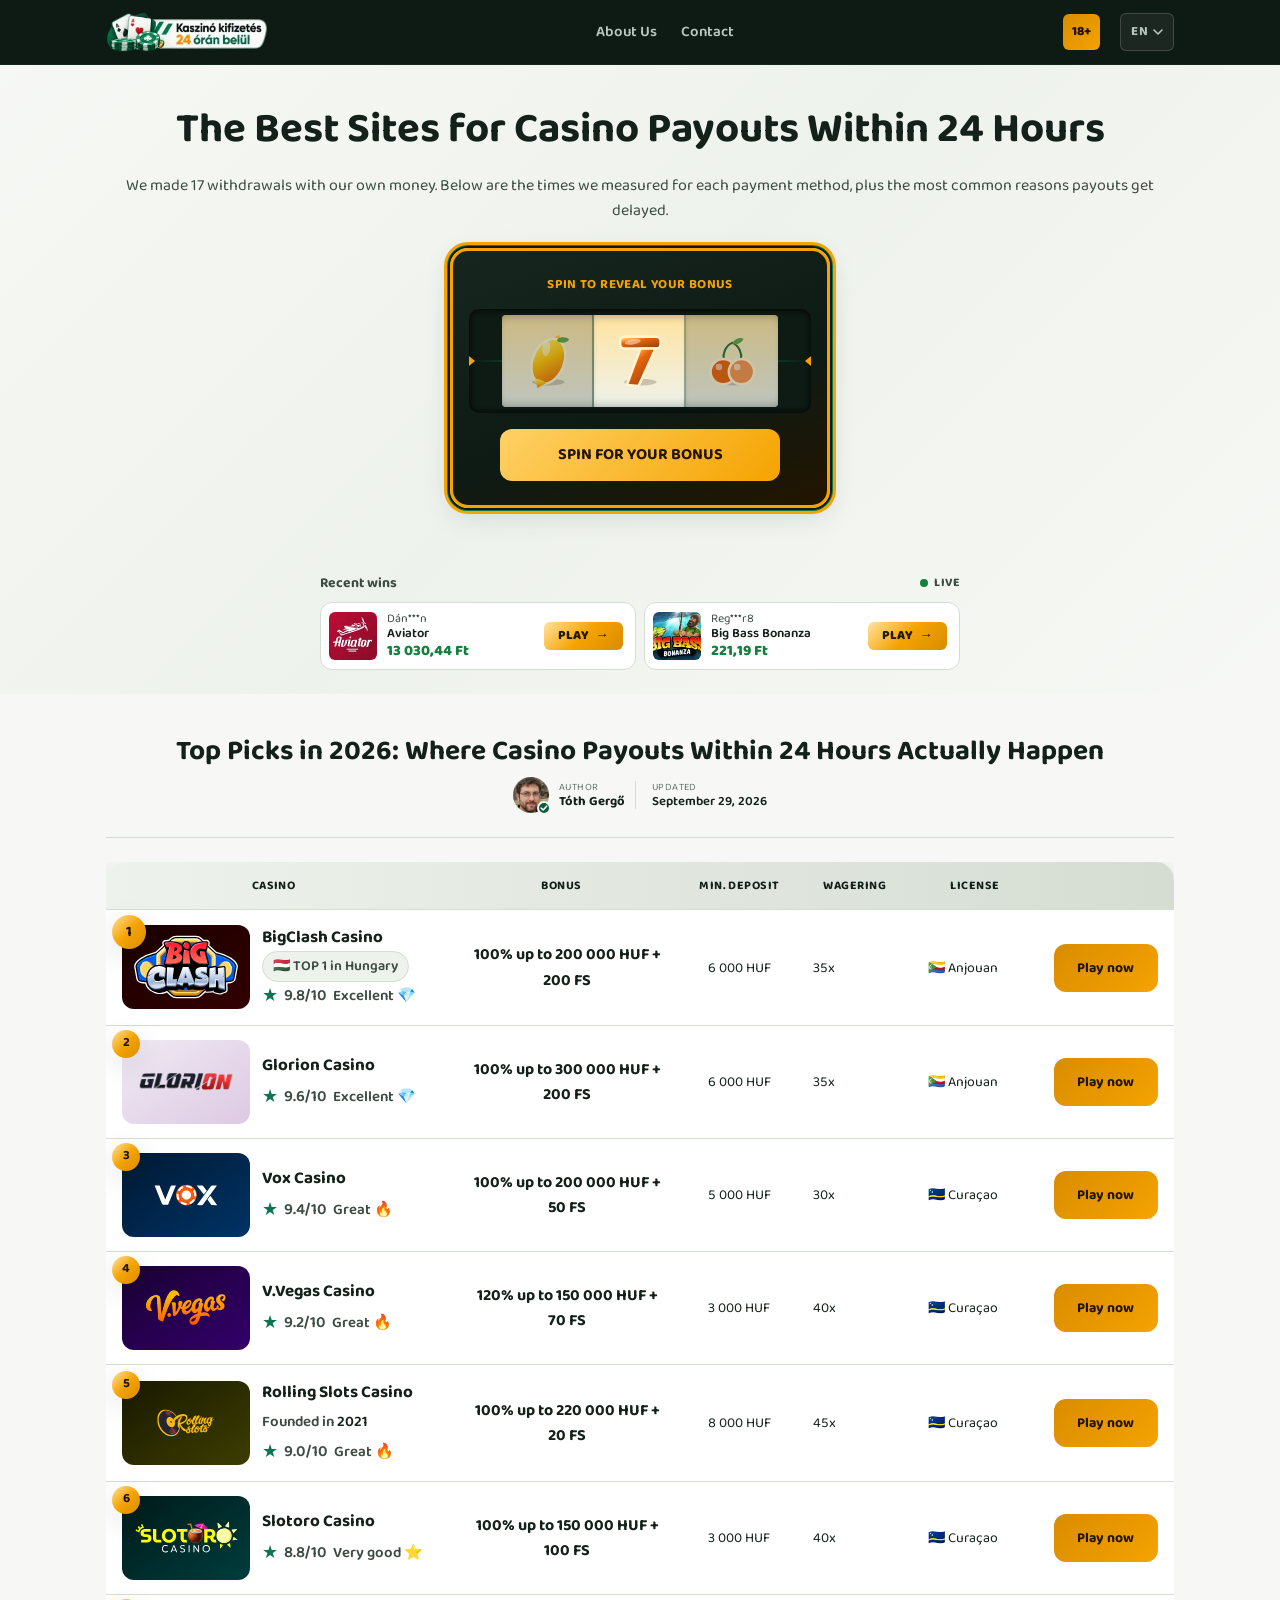
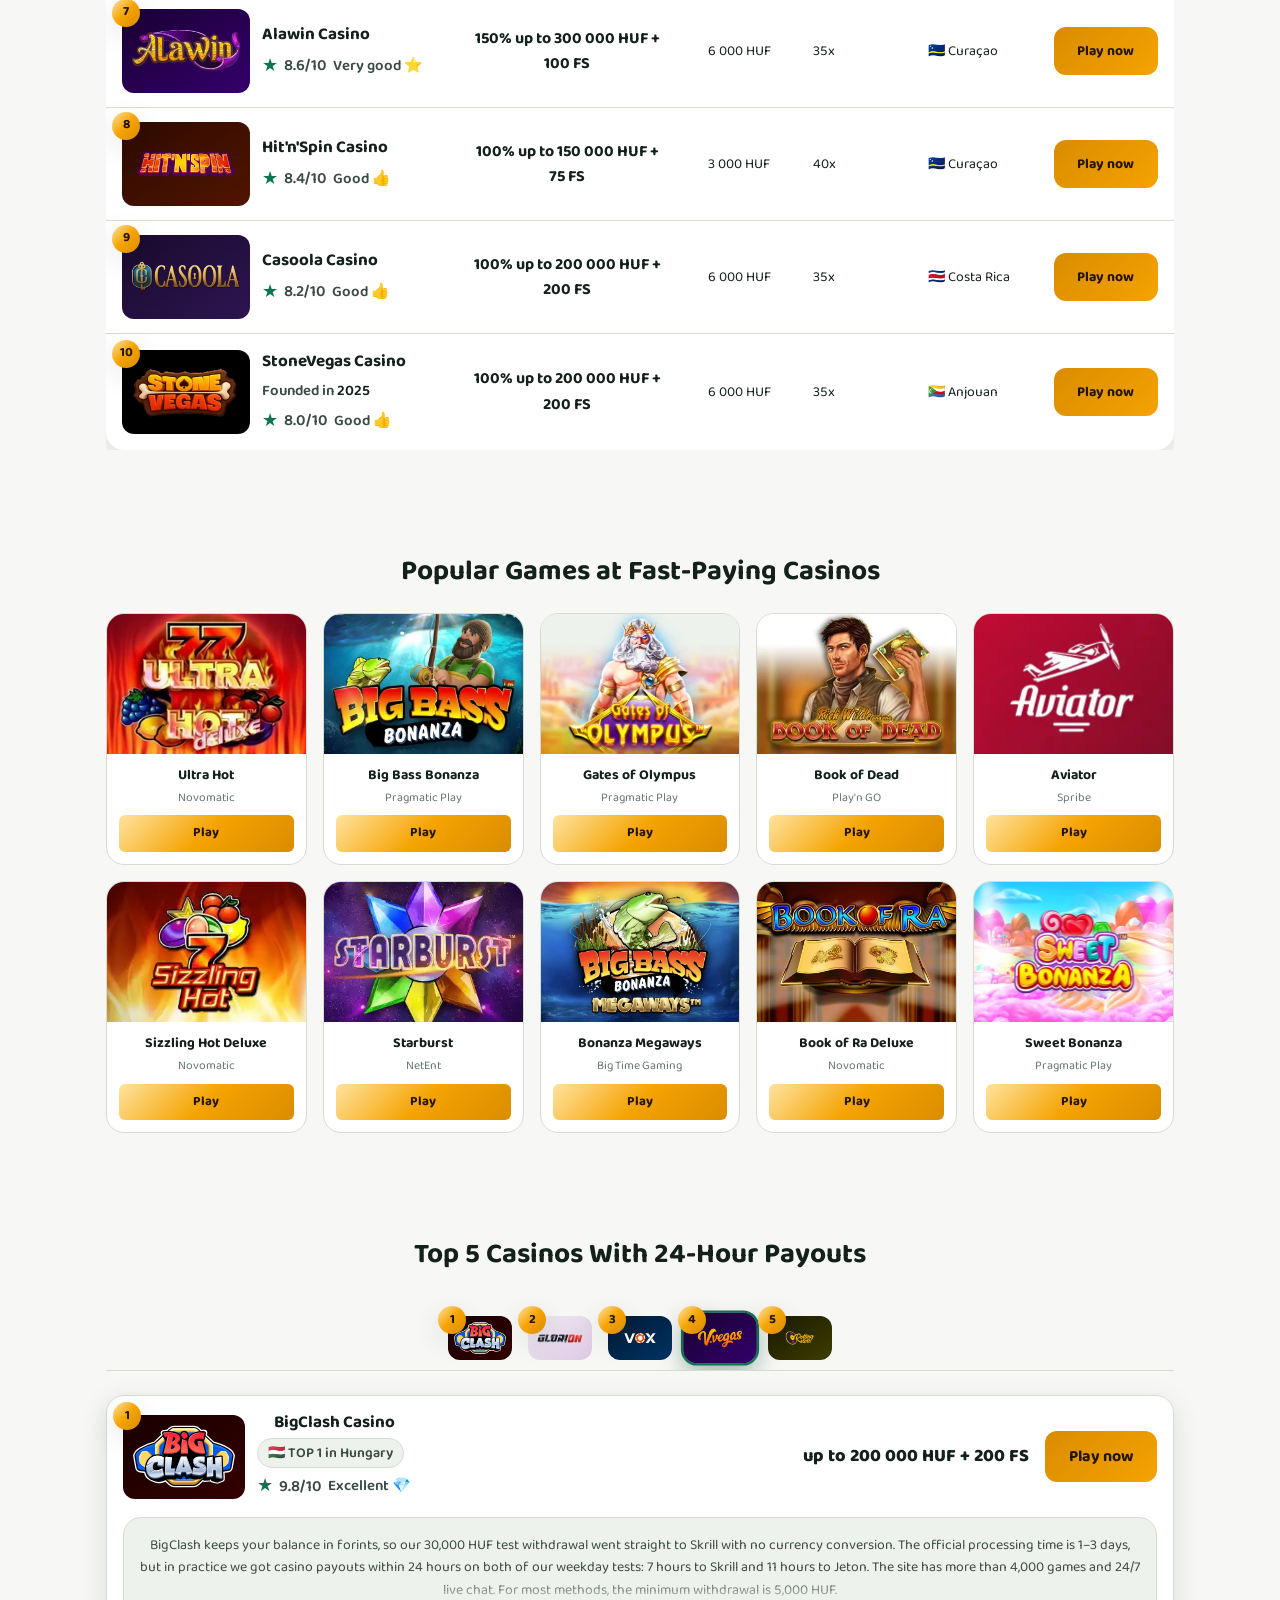
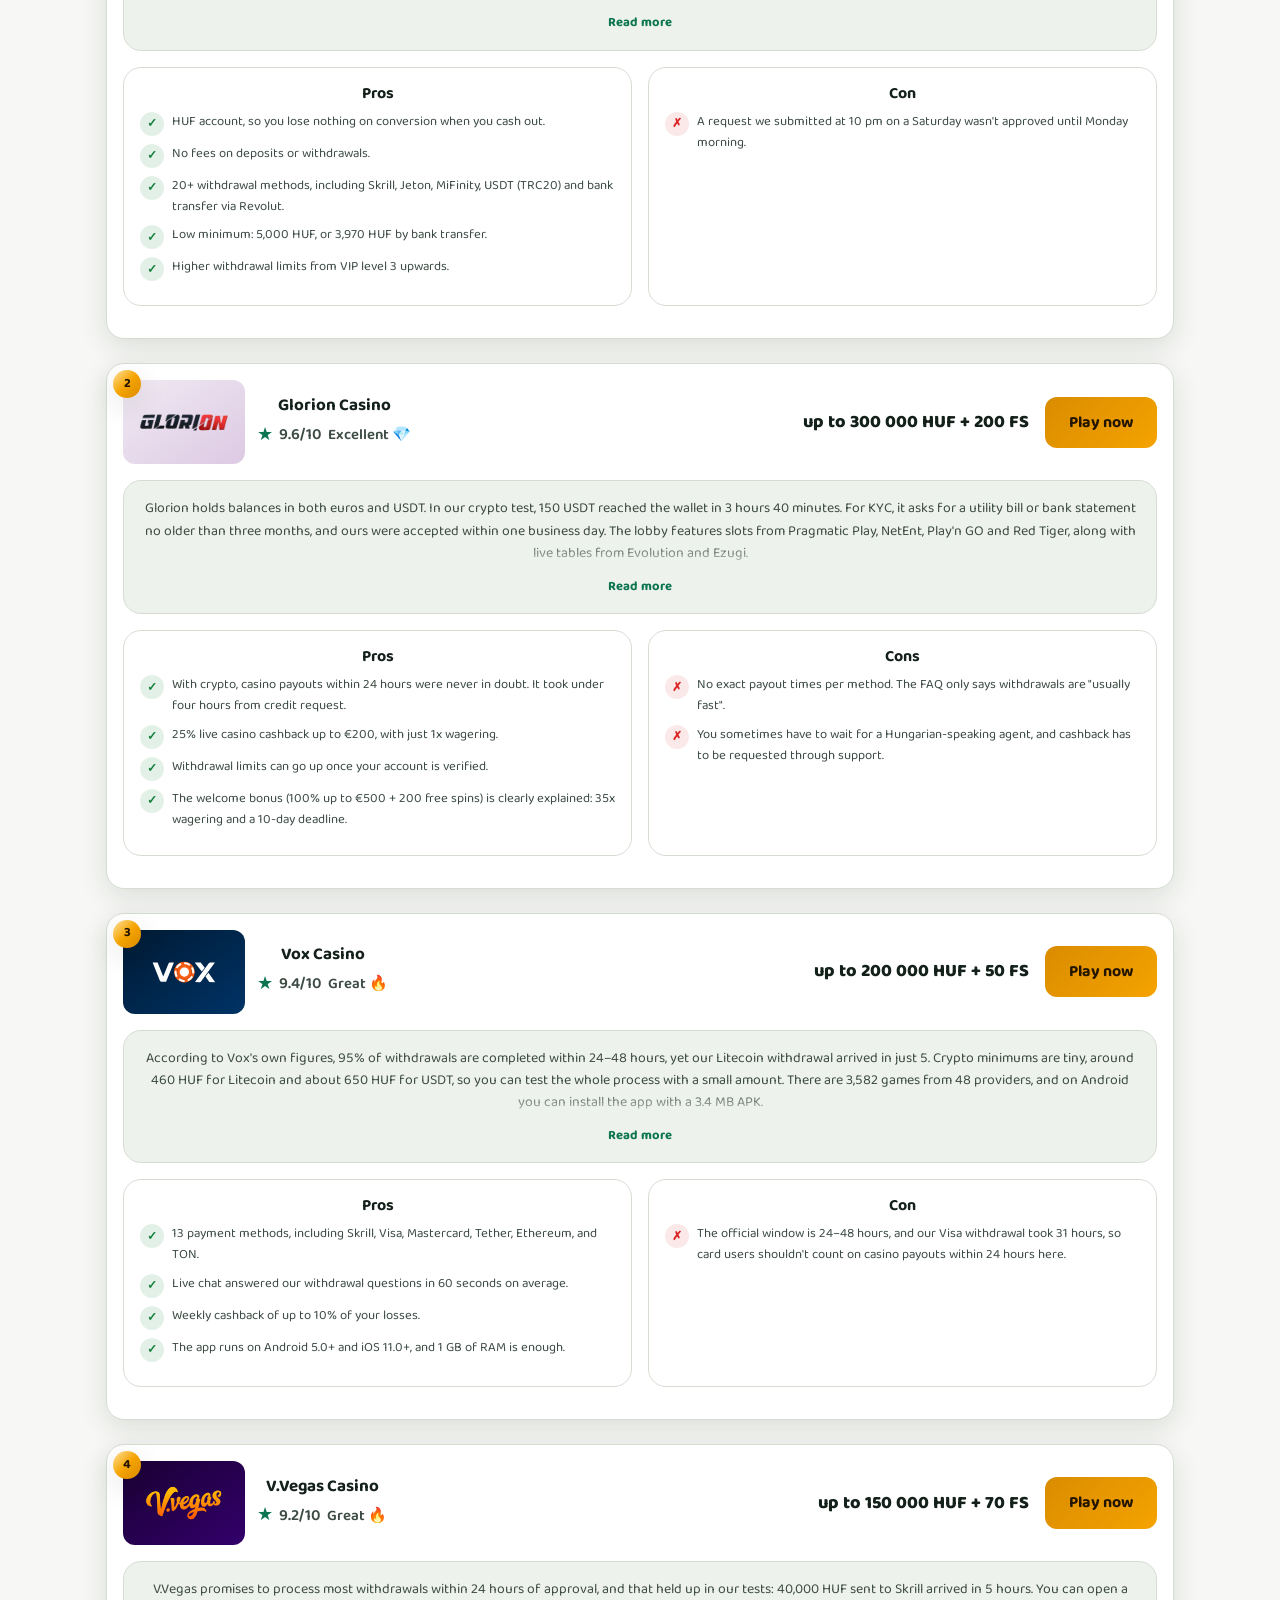
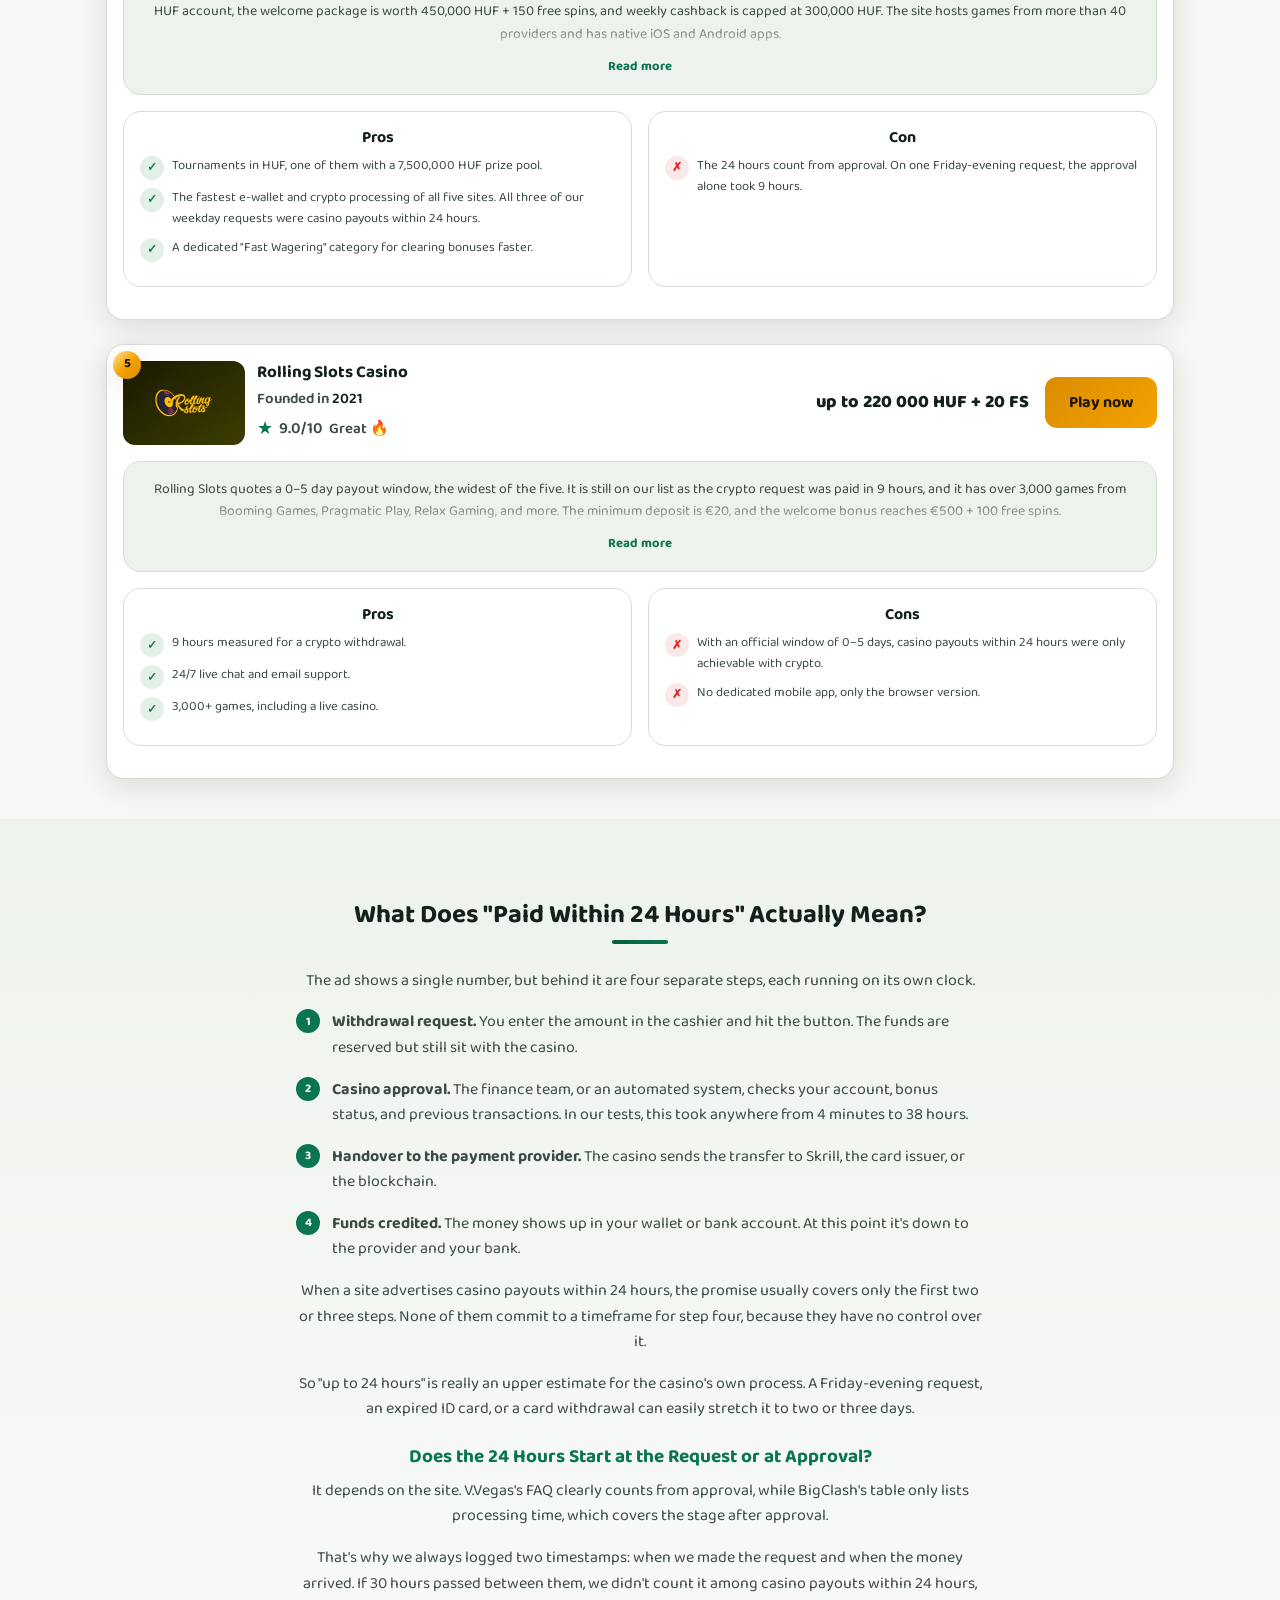
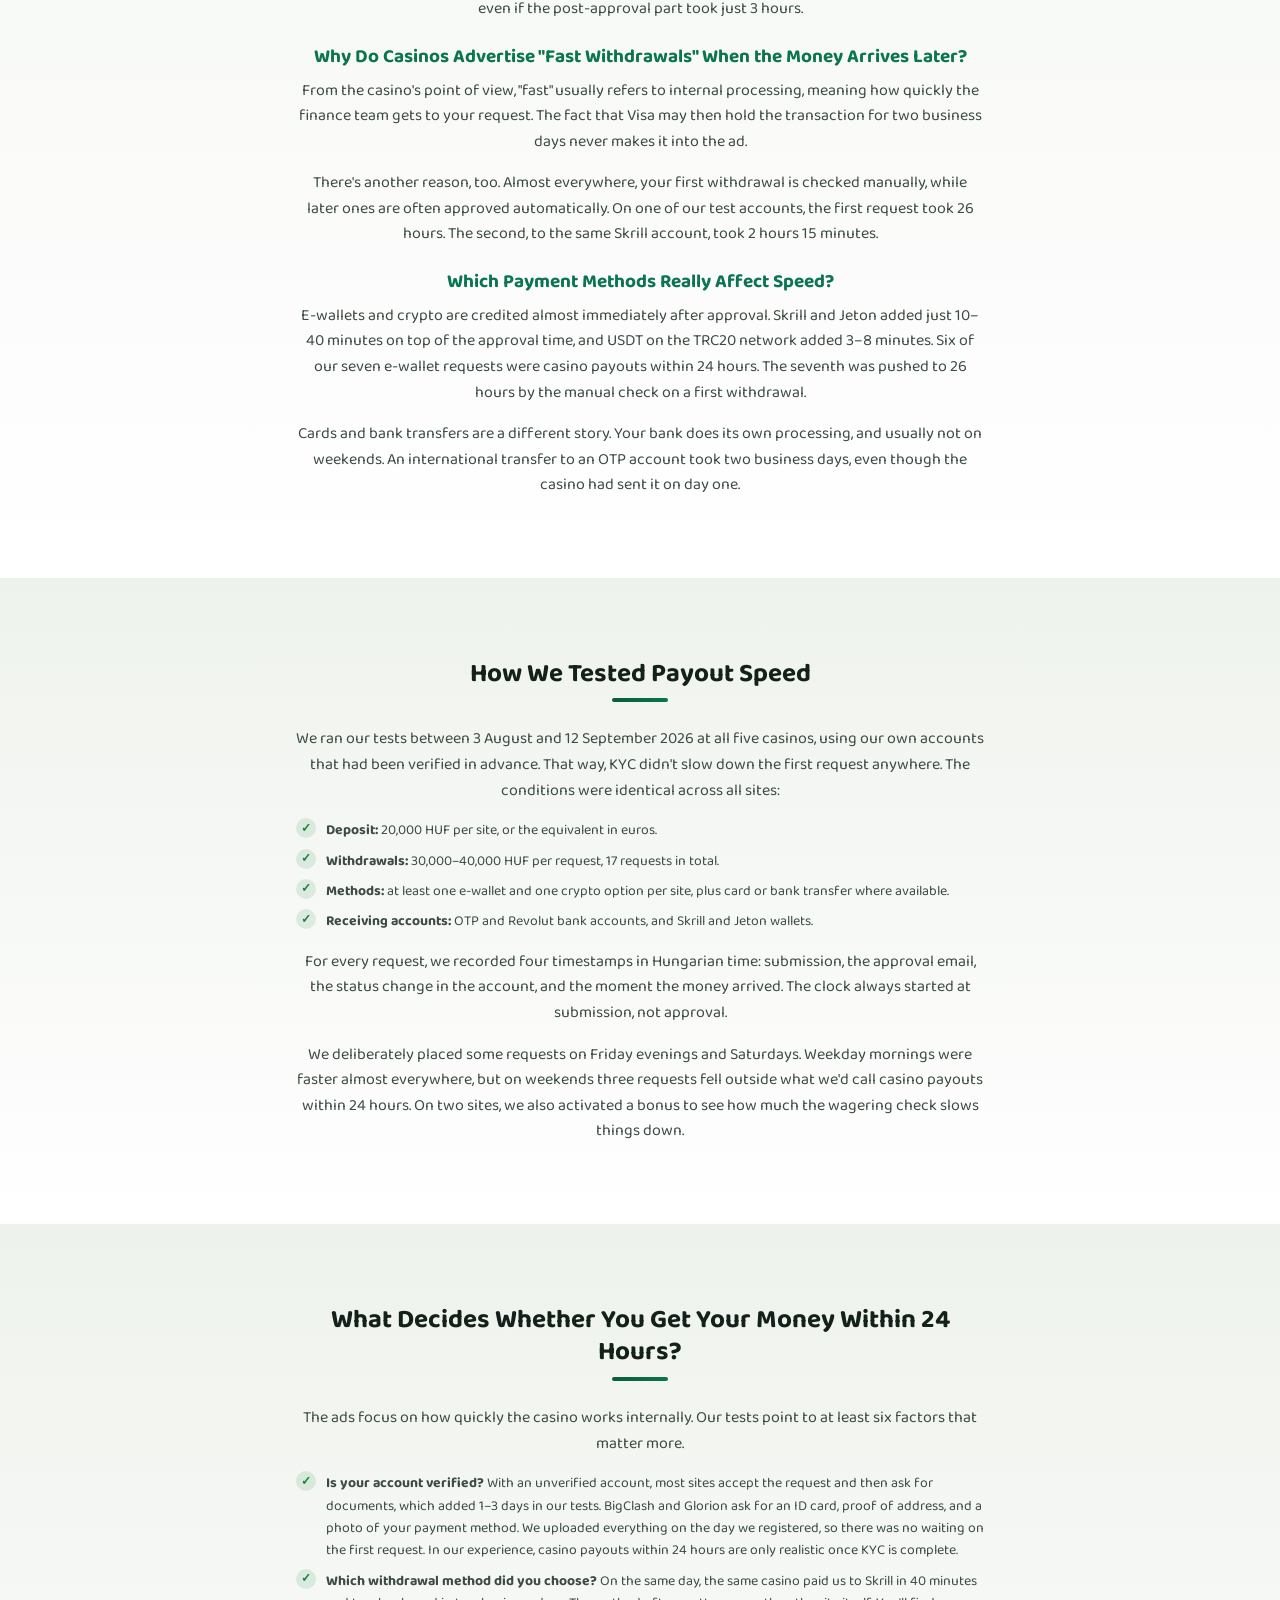
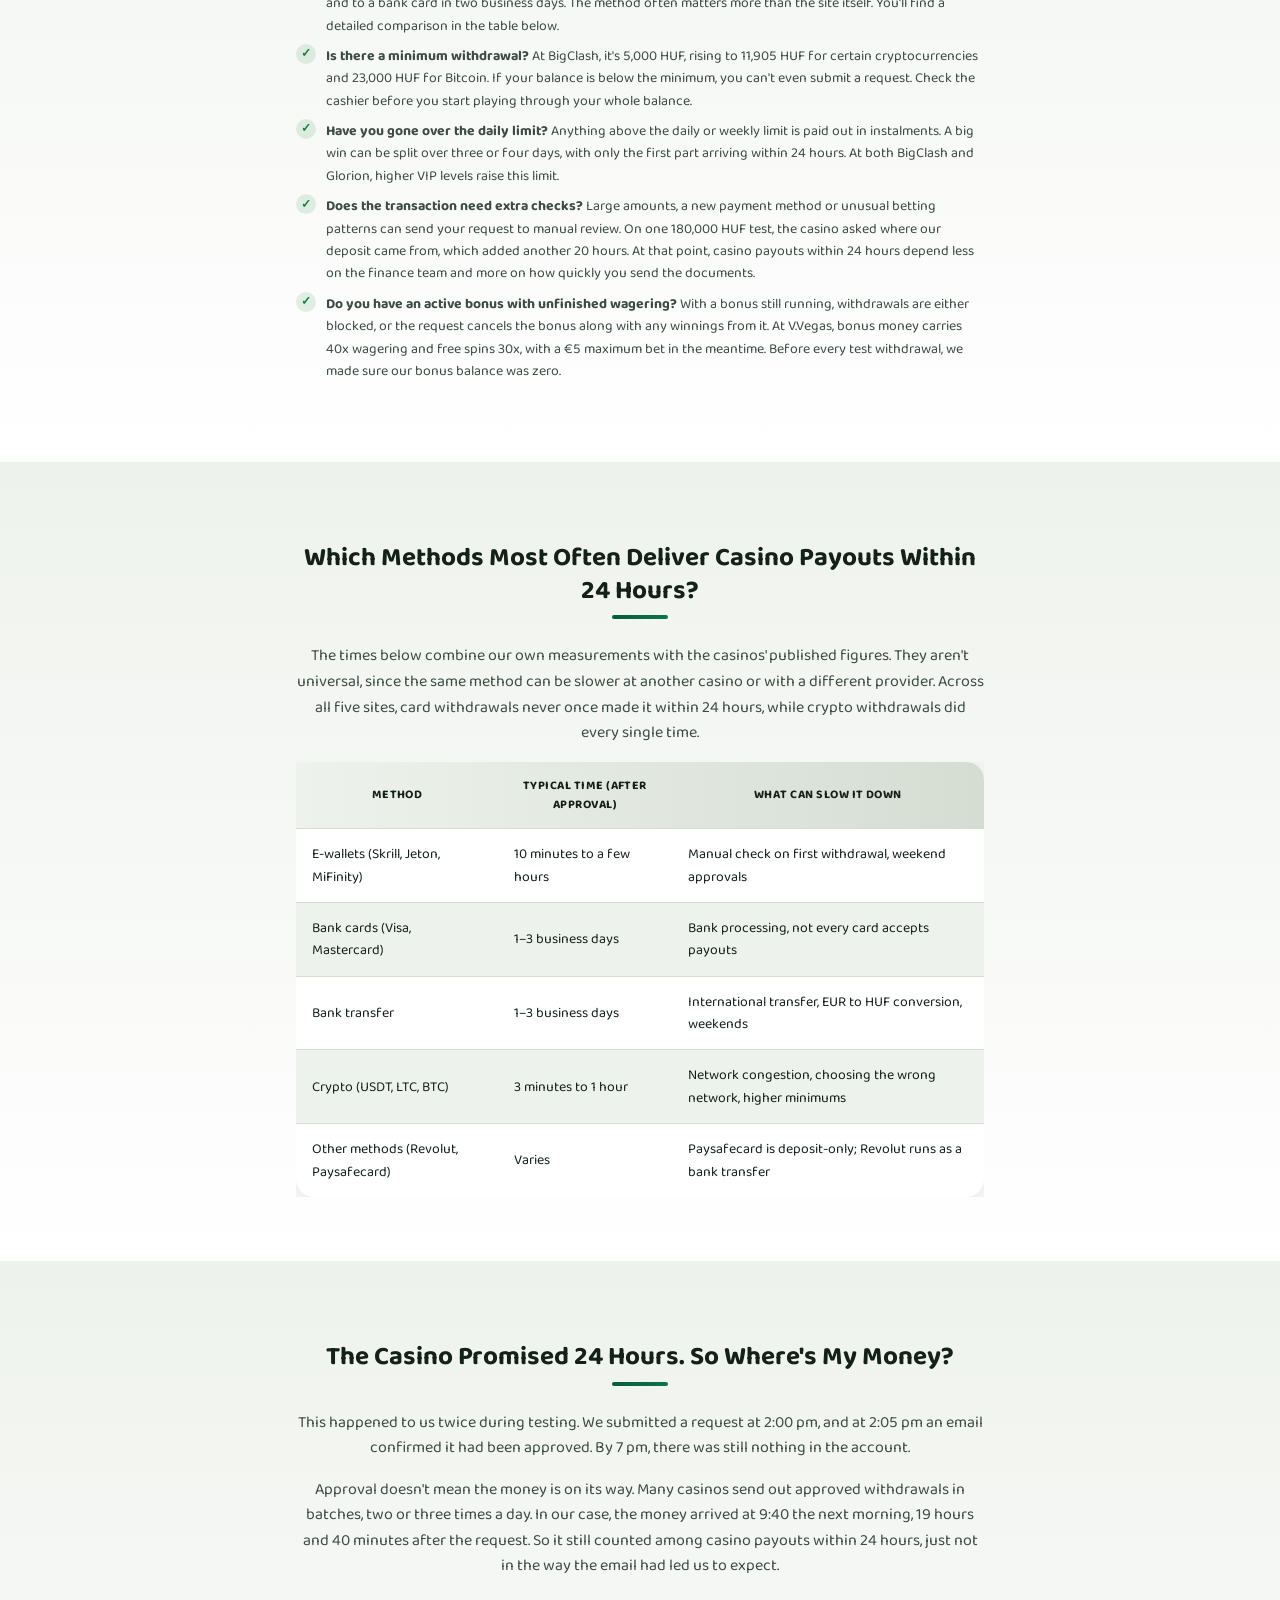
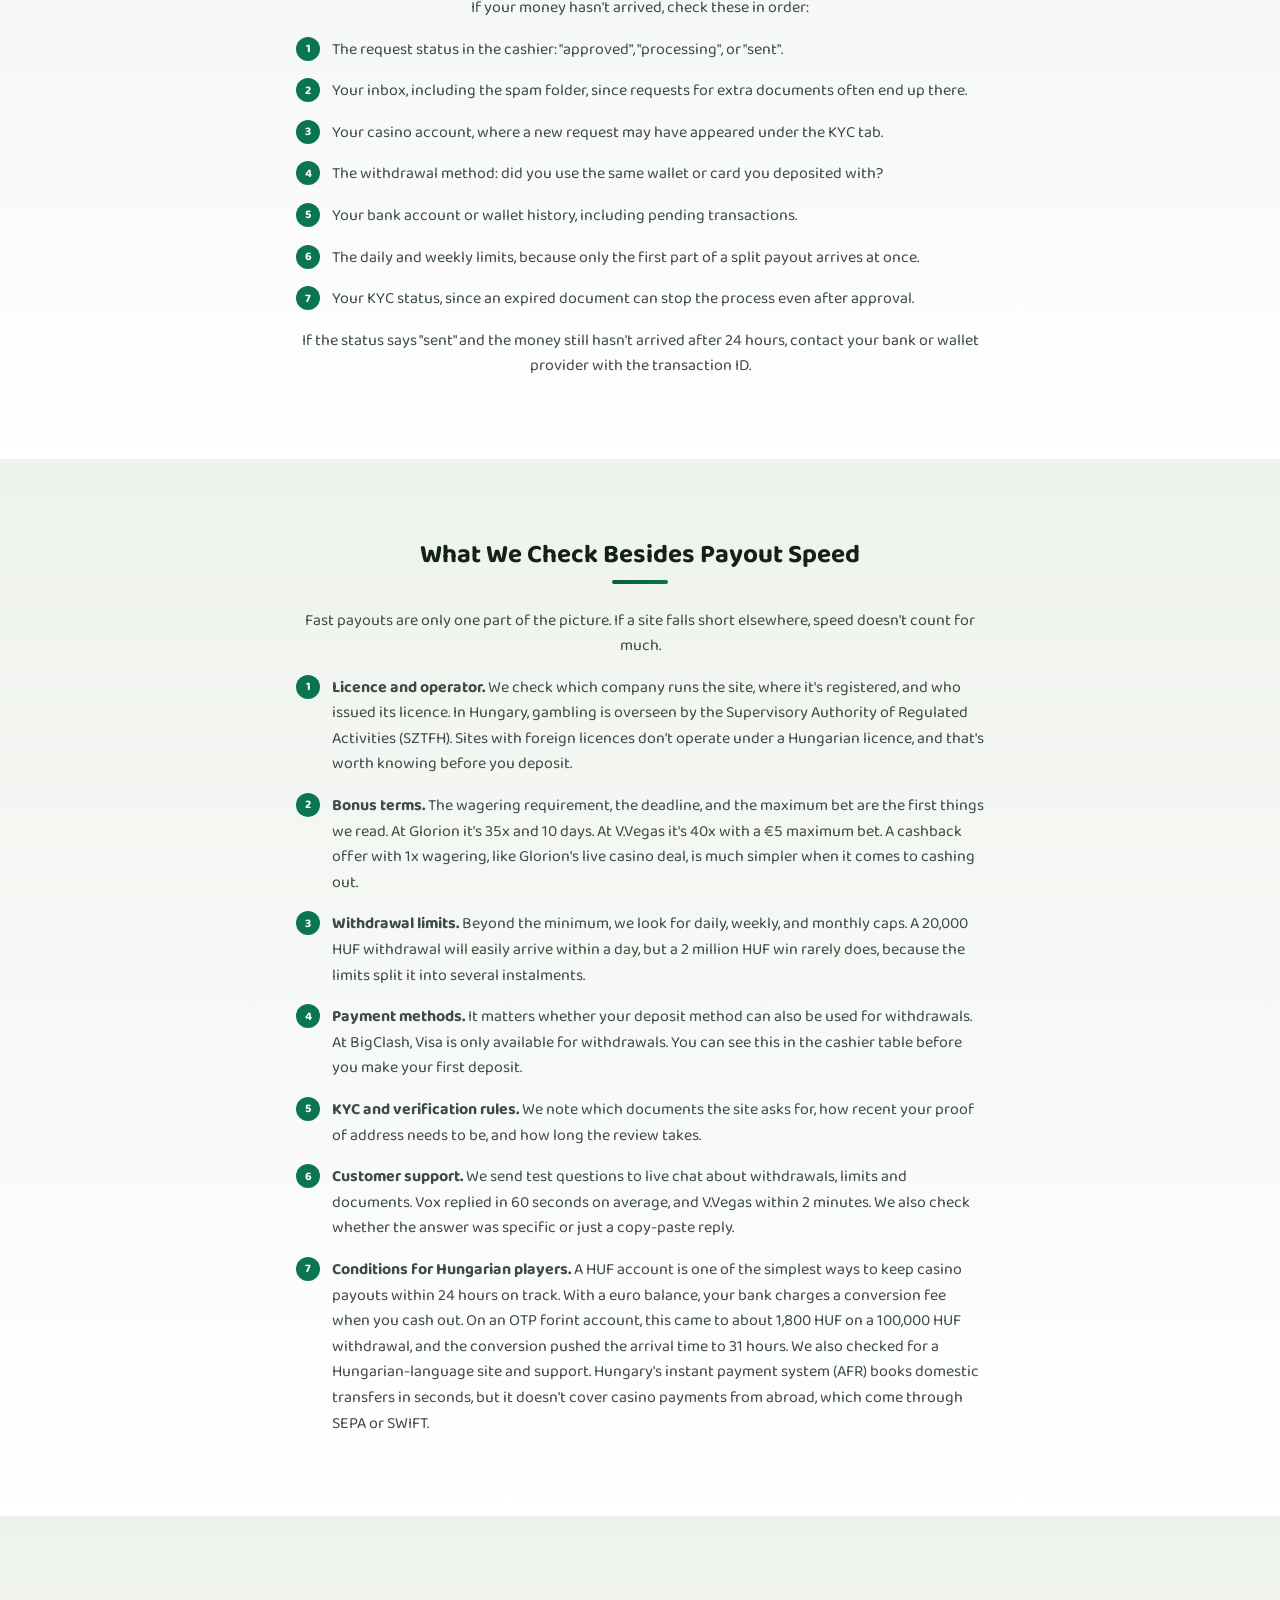
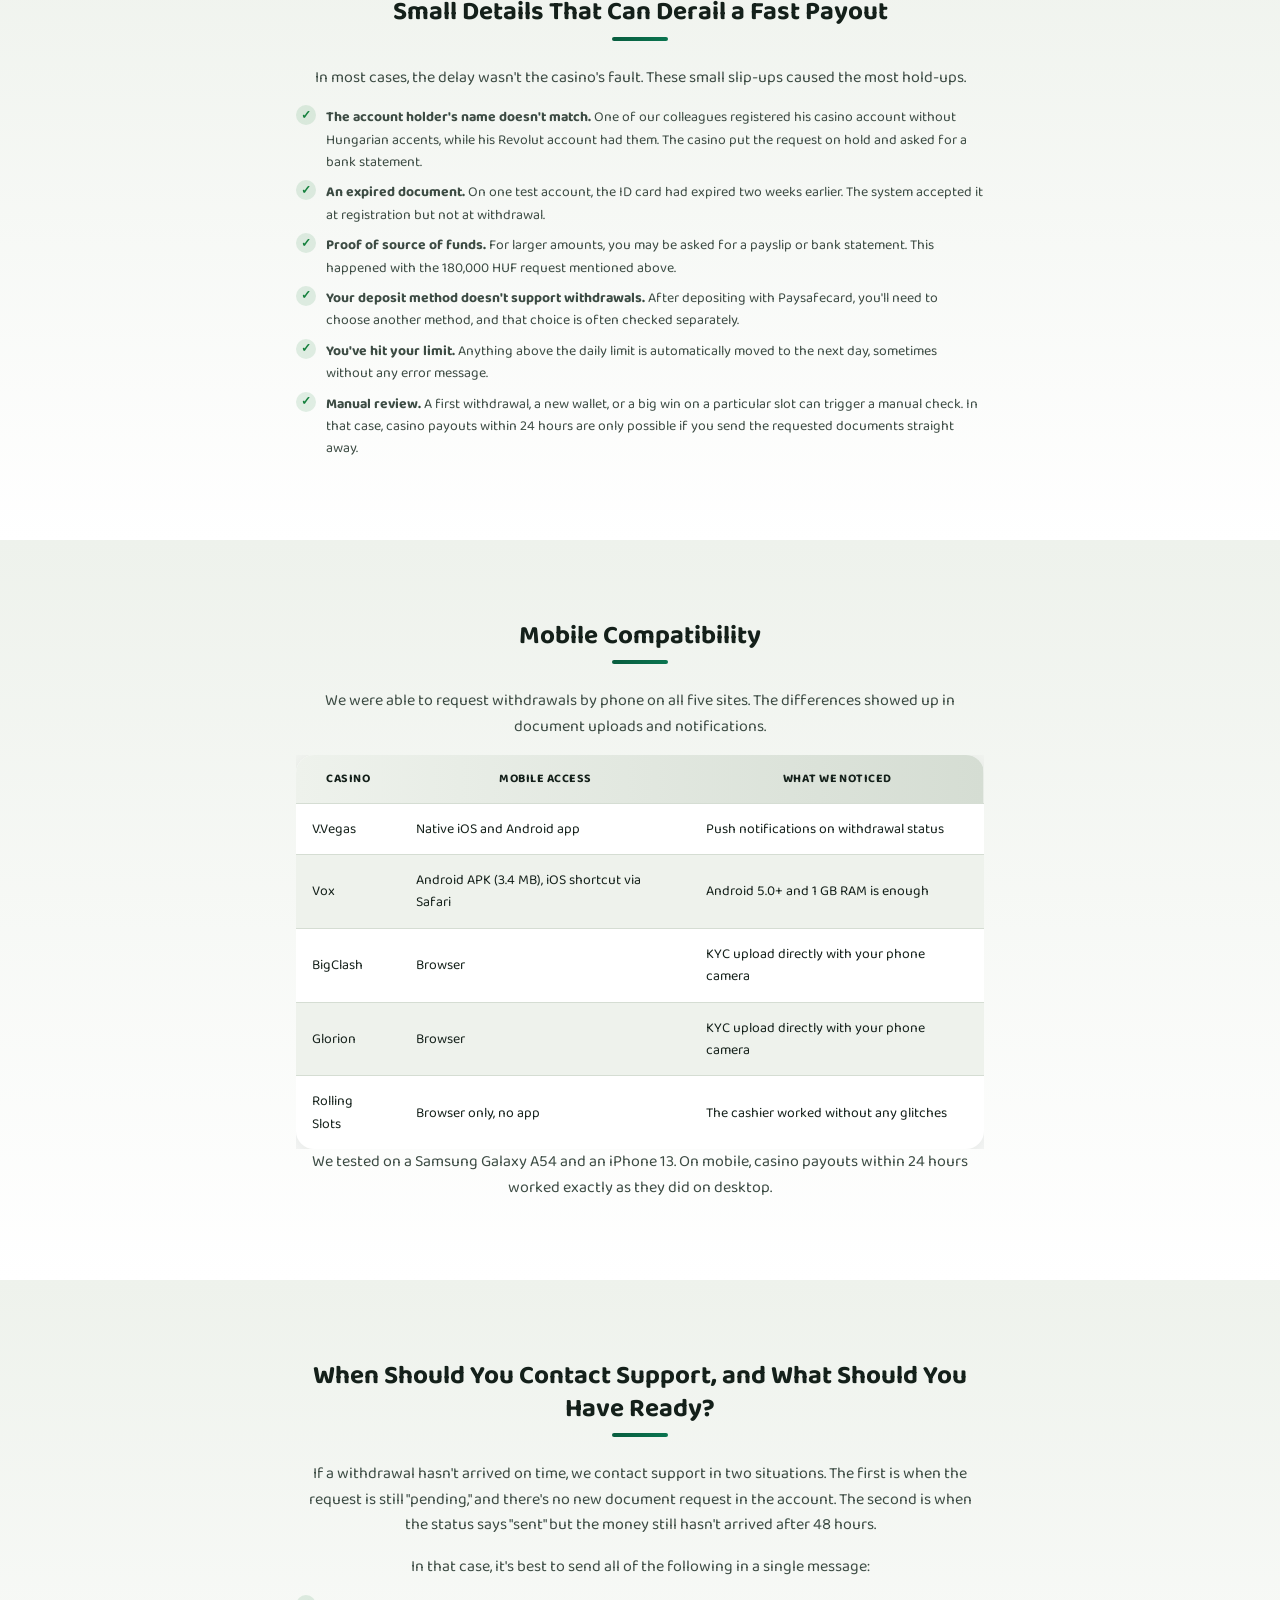
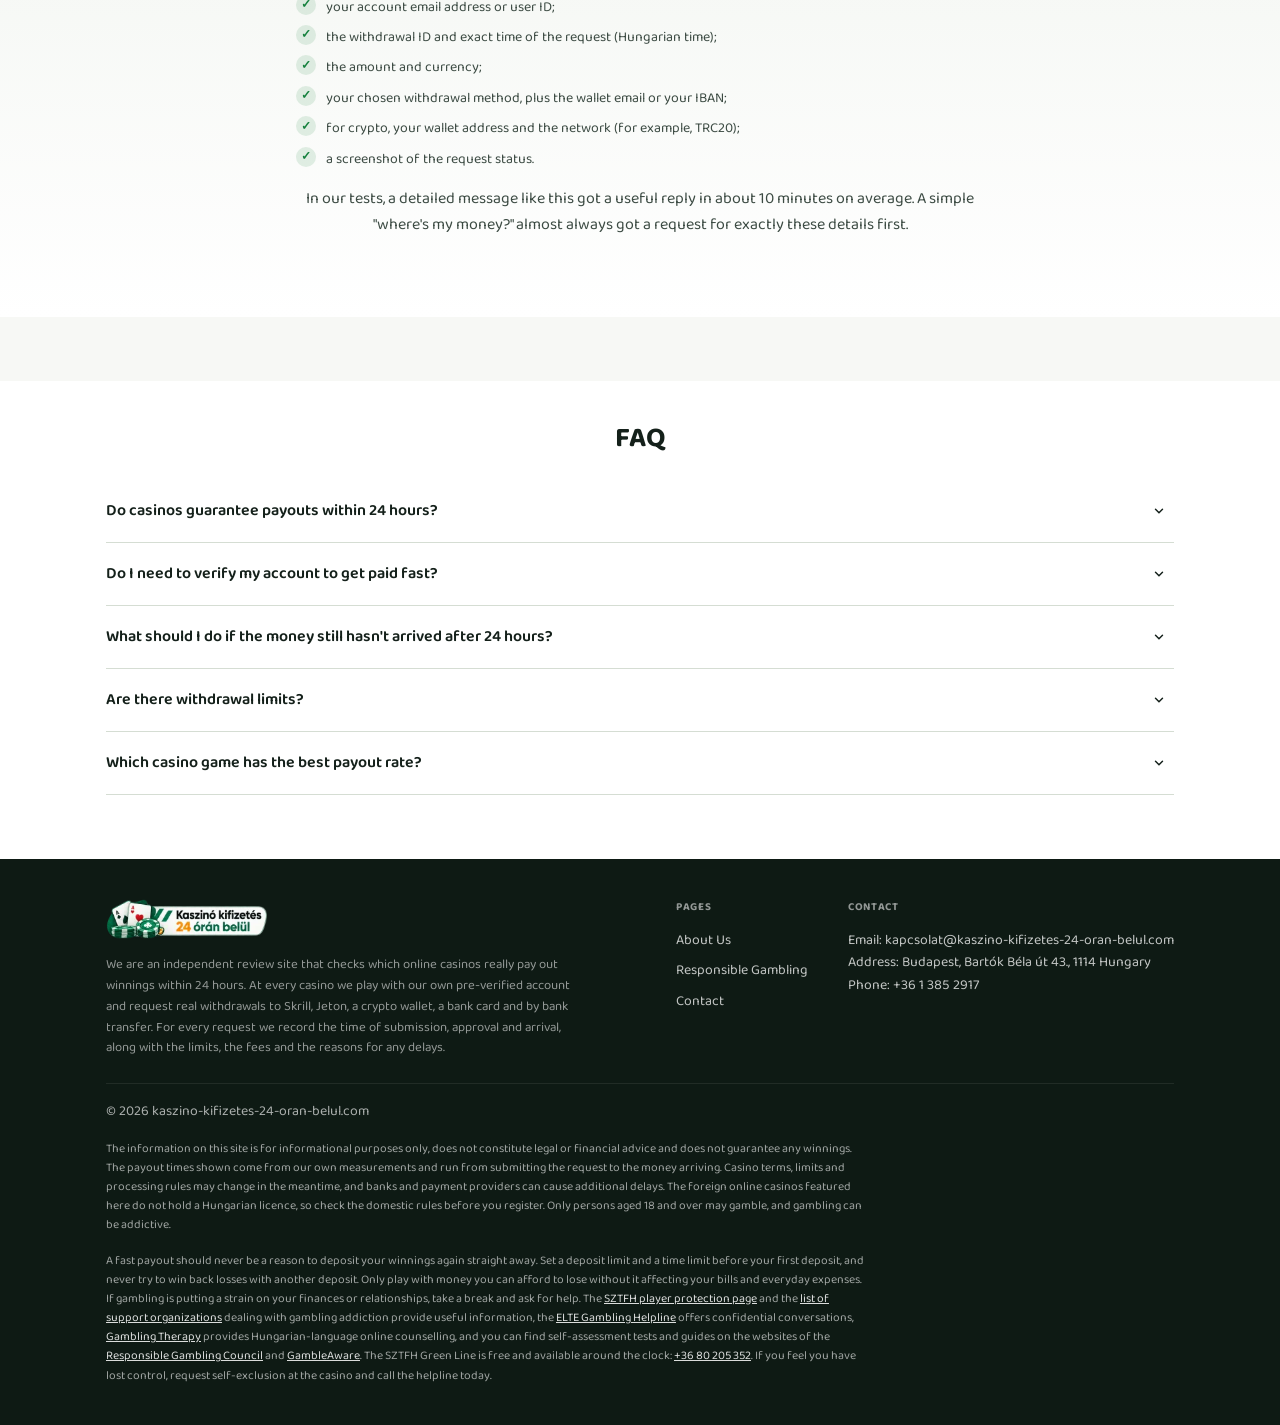
==== en-hu/index.html @ 7cbf725c "Fill English en-hu page from Word doc - Hero, meta, top-10 ranking, top-5 reviews, games, prose and " ====
<!DOCTYPE html>
<html lang="en-hu">
<head>
  <meta charset="UTF-8">
  <meta name="viewport" content="width=device-width, initial-scale=1.0">
  <meta name="theme-color" content="#0E1A14">
  <script>document.documentElement.classList.add('has-js');</script>

  <link rel="icon" type="image/png" href="/favicon-32x32.png" sizes="32x32">
  <link rel="icon" type="image/png" href="/favicon-16x16.png" sizes="16x16">
  <link rel="shortcut icon" href="/favicon.ico">
  <link rel="apple-touch-icon" sizes="180x180" href="/apple-touch-icon.png">
  <link rel="manifest" href="/site.webmanifest">

  <title>Casino Payouts Within 24 Hours: Tested Times &amp; Limits</title>
  <meta name="description" content="Casino payouts within 24 hours, put to the test: we timed 17 real withdrawals via Skrill, crypto, and bank transfer. See what actually slows your money down.">
  <meta name="robots" content="index, follow">
  <link rel="canonical" href="https://kaszino-kifizetes-24-oran-belul.com/en-hu/" />
  <link rel="alternate" hreflang="hu-HU" href="https://kaszino-kifizetes-24-oran-belul.com/" />
  <link rel="alternate" hreflang="sk-hu" href="https://kaszino-kifizetes-24-oran-belul.com/sk-hu/" />
  <link rel="alternate" hreflang="en-hu" href="https://kaszino-kifizetes-24-oran-belul.com/en-hu/" />
  <link rel="alternate" hreflang="ro-hu" href="https://kaszino-kifizetes-24-oran-belul.com/ro-hu/" />
  <link rel="alternate" hreflang="x-default" href="https://kaszino-kifizetes-24-oran-belul.com/" />

  <meta property="og:type" content="website">
  <meta property="og:site_name" content="kaszino-kifizetes-24-oran-belul.com">
  <meta property="og:locale" content="en_US">
  <meta property="og:title" content="Casino Payouts Within 24 Hours: Tested Times &amp; Limits">
  <meta property="og:description" content="Casino payouts within 24 hours, put to the test: we timed 17 real withdrawals via Skrill, crypto, and bank transfer. See what actually slows your money down.">
  <meta property="og:url" content="https://kaszino-kifizetes-24-oran-belul.com/en-hu/">
  <meta property="og:image" content="https://kaszino-kifizetes-24-oran-belul.com/android-chrome-512x512.png">
  <meta property="og:image:width" content="512">
  <meta property="og:image:height" content="512">

  <meta name="twitter:card" content="summary_large_image">
  <meta name="twitter:title" content="Casino Payouts Within 24 Hours: Tested Times &amp; Limits">
  <meta name="twitter:description" content="Casino payouts within 24 hours, put to the test: we timed 17 real withdrawals via Skrill, crypto, and bank transfer. See what actually slows your money down.">
  <meta name="twitter:image" content="https://kaszino-kifizetes-24-oran-belul.com/android-chrome-512x512.png">

  <link rel="preload" href="/assets/fonts/baloo2-latin.woff2" as="font" type="font/woff2" crossorigin>
  <link rel="preload" href="/assets/fonts/baloo2-latin-ext.woff2" as="font" type="font/woff2" crossorigin>
  <link rel="stylesheet" href="/assets/css/style.min.css">

  <script type="application/ld+json">
  {
    "@context": "https://schema.org",
    "@type": "Article",
    "headline": "The Best Sites for Casino Payouts Within 24 Hours",
    "author": {
      "@type": "Person",
      "name": "Tóth Gergő"
    },
    "datePublished": "2026-09-29",
    "dateModified": "2026-09-29",
    "publisher": {
      "@type": "Organization",
      "name": "kaszino-kifizetes-24-oran-belul.com"
    },
    "mainEntityOfPage": {
      "@type": "WebPage",
      "@id": "https://kaszino-kifizetes-24-oran-belul.com/en-hu/"
    }
  }
  </script>
  <script type="application/ld+json">
    {
      "@context": "https://schema.org",
      "@type": "FAQPage",
      "mainEntity": [
        {
          "@type": "Question",
          "name": "Do casinos guarantee payouts within 24 hours?",
          "acceptedAnswer": { "@type": "Answer", "text": "No. A casino only commits to its own processing time. In our tests, 11 of 17 requests were casino payouts within 24 hours." }
        },
        {
          "@type": "Question",
          "name": "Do I need to verify my account to get paid fast?",
          "acceptedAnswer": { "@type": "Answer", "text": "Yes. Without KYC, your request gets stuck, which costs us 1–3 days." }
        },
        {
          "@type": "Question",
          "name": "What should I do if the money still hasn't arrived after 24 hours?",
          "acceptedAnswer": { "@type": "Answer", "text": "Check the request status. If it says \"sent\", contact your bank. If it's \"pending\", get in touch via live chat." }
        },
        {
          "@type": "Question",
          "name": "Are there withdrawal limits?",
          "acceptedAnswer": { "@type": "Answer", "text": "Yes. The minimum is 5,000 HUF at BigClash and just a few hundred forints with crypto at Vox. Anything above the daily maximum is paid out in instalments." }
        },
        {
          "@type": "Question",
          "name": "Which casino game has the best payout rate?",
          "acceptedAnswer": { "@type": "Answer", "text": "Blackjack with basic strategy has a return of over 99%, while slots are generally found around 94% to 97%. Look for the specific RTP in the info panel of each game." }
        }
      ]
    }
  </script>
</head>
<body>
<a class="skip-link" href="#main">Skip to content</a>

<header class="site-header">
  <div class="container site-header__inner">
    <a class="site-header__logo" href="/" aria-label="Reliable casinos with fast payouts — homepage"><img src="/assets/logo.webp" width="250" height="78" alt="Reliable casinos with fast payouts" loading="eager" decoding="async"></a>

    <nav class="site-header__nav" aria-label="Main menu">
      <a class="site-header__nav-link" href="/rolunk/">About Us</a>
      <a class="site-header__nav-link" href="/kapcsolat/">Contact</a>
    </nav>

    <nav class="site-header__actions" aria-label="More menu">
      <span class="age-badge" aria-hidden="true">18+</span>
      <span class="visually-hidden">For persons 18 and older</span>
      <div class="lang-switch" data-lang-switch>
        <button type="button" class="lang-switch__btn" aria-haspopup="listbox" aria-expanded="false" aria-controls="lang-switch-list">
          <span class="lang-switch__current" data-lang-current>EN</span>
          <svg class="lang-switch__chevron" width="10" height="6" viewBox="0 0 10 6" fill="none" stroke="currentColor" stroke-width="1.6" stroke-linecap="round" stroke-linejoin="round" aria-hidden="true"><path d="M1 1l4 4 4-4"/></svg>
        </button>
        <ul class="lang-switch__list" id="lang-switch-list" role="listbox" hidden>
          <li role="presentation"><button type="button" role="option" aria-selected="false" class="lang-switch__option" data-lang="hu" data-lang-label="HU" data-href="/"><span class="lang-switch__flag" aria-hidden="true">🇭🇺</span> Magyar</button></li>
          <li role="presentation"><button type="button" role="option" aria-selected="false" class="lang-switch__option" data-lang="sk" data-lang-label="SK" data-href="/sk-hu/"><span class="lang-switch__flag" aria-hidden="true">🇸🇰</span> Slovenčina</button></li>
          <li role="presentation"><button type="button" role="option" aria-selected="true" class="lang-switch__option is-active" data-lang="en" data-lang-label="EN" data-href="/en-hu/"><span class="lang-switch__flag" aria-hidden="true">🇬🇧</span> English</button></li>
          <li role="presentation"><button type="button" role="option" aria-selected="false" class="lang-switch__option" data-lang="ro" data-lang-label="RO" data-href="/ro-hu/"><span class="lang-switch__flag" aria-hidden="true">🇷🇴</span> Română</button></li>
        </ul>
      </div>
      <button type="button" class="mob-menu-btn" aria-label="Open menu" aria-expanded="false" aria-controls="mob-menu">
        <svg width="20" height="20" viewBox="0 0 20 20" fill="none" stroke="currentColor" stroke-width="3" stroke-linecap="round" aria-hidden="true"><line x1="3" y1="5" x2="17" y2="5"/><line x1="3" y1="10" x2="17" y2="10"/><line x1="3" y1="15" x2="17" y2="15"/></svg>
      </button>
    </nav>
  </div>
</header>

<div class="mob-menu" id="mob-menu" role="dialog" aria-modal="true" aria-label="Navigation menu">
  <div class="mob-menu__backdrop"></div>
  <div class="mob-menu__panel">
    <button type="button" class="mob-menu__close" aria-label="Close menu">
      <svg width="16" height="16" viewBox="0 0 16 16" fill="none" stroke="currentColor" stroke-width="2" stroke-linecap="round" aria-hidden="true"><line x1="2" y1="2" x2="14" y2="14"/><line x1="14" y1="2" x2="2" y2="14"/></svg>
    </button>
    <nav class="mob-menu__nav" aria-label="Page navigation">
      <a class="mob-menu__link" href="/rolunk/">About Us</a>
      <a class="mob-menu__link" href="/kapcsolat/">Contact</a>
    </nav>
  </div>
</div>

<main id="main">

  <section class="hero" aria-labelledby="hero-title">
    <div class="container">
      <h1 class="hero__title" id="hero-title">The Best Sites for Casino Payouts Within 24 Hours</h1>
      <p class="hero__lead" id="hero-lead">We made 17 withdrawals with our own money. Below are the times we measured for each payment method, plus the most common reasons payouts get delayed.</p>
      <button type="button" class="hero__lead-toggle" data-target="hero-lead" aria-controls="hero-lead" aria-expanded="false">Show more</button>

      <div class="hero-podium" data-gift-picker data-gift-style="casino">
        <div class="hero-podium__row" data-gift-fallback>
          <div class="hero-podium__item">
            <span class="hero-podium__badge hero-podium__badge--sm">🥈 2</span>
            <span class="hero-podium__logo-bg" style="background:linear-gradient(145deg, #f0eaf3 0%, #ddc9e3 100%)"><img src="/assets/brands/glorion.webp" width="52" height="36" alt="Glorion Casino logo" loading="lazy" decoding="async"></span>
            <span class="hero-podium__name">Glorion Casino</span>
            <span class="hero-podium__bonus"><span class="hero-podium__bonus-amount">300 000 HUF</span><span class="hero-podium__bonus-spins">+ 200 FS</span></span>
            <button type="button" data-cta-name="glorion" data-cta-section="hero-podium" class="btn btn--gold hero-podium__btn">Play now <span class="visually-hidden">(opens in a new tab)</span></button>
          </div>
          <div class="hero-podium__item hero-podium__item--raised">
            <span class="hero-podium__badge">🏆 TOP 1</span>
            <span class="hero-podium__logo-bg" style="background:linear-gradient(145deg, #1a0000 0%, #330000 100%)"><img src="/assets/brands/bigclash.svg" width="52" height="36" alt="BigClash Casino logo" loading="lazy" decoding="async"></span>
            <span class="hero-podium__name">BigClash Casino</span>
            <span class="hero-podium__bonus"><span class="hero-podium__bonus-amount">200 000 HUF</span><span class="hero-podium__bonus-spins">+ 200 FS</span></span>
            <button type="button" data-cta-name="bigclash" data-cta-section="hero-podium" class="btn btn--gold hero-podium__btn">Play now <span class="visually-hidden">(opens in a new tab)</span></button>
          </div>
          <div class="hero-podium__item">
            <span class="hero-podium__badge hero-podium__badge--sm">🥉 3</span>
            <span class="hero-podium__logo-bg" style="background:linear-gradient(145deg, #001a33 0%, #003366 100%)"><img src="/assets/brands/vox.svg" width="52" height="36" alt="Vox Casino logo" loading="lazy" decoding="async"></span>
            <span class="hero-podium__name">Vox Casino</span>
            <span class="hero-podium__bonus"><span class="hero-podium__bonus-amount">200 000 HUF</span><span class="hero-podium__bonus-spins">+ 50 FS</span></span>
            <button type="button" data-cta-name="vox" data-cta-section="hero-podium" class="btn btn--gold hero-podium__btn">Play now <span class="visually-hidden">(opens in a new tab)</span></button>
          </div>
        </div>
      </div>
      <div class="hero-wins" data-hero-wins role="group" aria-label="Recent wins">
        <div class="hero-wins__head">
          <span class="hero-wins__title">Recent wins</span>
          <span class="hero-wins__live"><span class="hero-wins__dot" aria-hidden="true"></span>Live</span>
        </div>
        <div class="hero-wins__list" data-hero-wins-list>
          <a class="hero-wins__tile" href="/api/cta/go?siteId=kaszino-kifizetes-24-oran-belul-com&amp;ctaName=rollingslots&amp;section=hero-wins&amp;path=%2Fen-hu%2F" data-cta-name="rollingslots" data-cta-section="hero-wins" target="_blank" rel="nofollow noopener">
            <img class="hero-wins__thumb" src="/assets/games/thumbs/Gates-of-Olymps.webp" width="90" height="90" alt="" loading="lazy" decoding="async">
            <span class="hero-wins__info">
              <span class="hero-wins__player">Bal***s82</span>
              <span class="hero-wins__game">Gates of Olympus</span>
              <span class="hero-wins__amount">148 572,36 Ft</span>
            </span>
            <span class="hero-wins__cta">Play <span class="visually-hidden">(opens in a new tab)</span></span>
          </a>
          <a class="hero-wins__tile" href="/api/cta/go?siteId=kaszino-kifizetes-24-oran-belul-com&amp;ctaName=vox&amp;section=hero-wins&amp;path=%2Fen-hu%2F" data-cta-name="vox" data-cta-section="hero-wins" target="_blank" rel="nofollow noopener">
            <img class="hero-wins__thumb" src="/assets/games/thumbs/Book-of-Dead.webp" width="90" height="90" alt="" loading="lazy" decoding="async">
            <span class="hero-wins__info">
              <span class="hero-wins__player">Kri***a7</span>
              <span class="hero-wins__game">Book of Dead</span>
              <span class="hero-wins__amount">637,84 Ft</span>
            </span>
            <span class="hero-wins__cta">Play <span class="visually-hidden">(opens in a new tab)</span></span>
          </a>
        </div>
      </div>
    </div>
  </section>

  <section class="section" id="top-list" aria-labelledby="top-list-title">
    <div class="container">
      <h2 class="section__title" id="top-list-title">Top Picks in 2026: Where Casino Payouts Within 24 Hours Actually Happen</h2>
      <div class="hero__author">
      <div class="hero__author-inner">
        <span class="hero__avatar-wrap">
          <img class="hero__avatar" src="/assets/author.webp" width="36" height="36" alt="Tóth Gergő" loading="eager" decoding="async">
          <span class="verified-badge" title="Verified author" aria-hidden="true"><svg width="8" height="8" viewBox="0 0 10 10" fill="none" stroke="currentColor" stroke-width="2" stroke-linecap="round" stroke-linejoin="round"><polyline points="1.5 5.2 4 7.5 8.5 2.5"/></svg></span>
        </span>
        <span class="hero__author-name">
          <span class="hero__author-name-label">Author</span>
          <a href="/rolunk/"><strong>Tóth Gergő</strong></a>
        </span>
        <span class="hero__author-date">
          <span class="hero__author-date-label">Updated</span>
          <time datetime="2026-09-29">September 29, 2026</time>
        </span>
      </div>
      </div>

      <div class="ctable-wrap">
        <table class="ctable brand-table">
          <colgroup class="brand-table__cols">
            <col><col><col><col><col><col>
          </colgroup>
          <thead>
            <tr>
              <th scope="col">Casino</th>
              <th scope="col">Bonus</th>
              <th scope="col">Min. deposit</th>
              <th scope="col">Wagering</th>
              <th scope="col">License</th>
              <th scope="col"><span class="visually-hidden">Action</span></th>
            </tr>
          </thead>
          <tbody>
<tr>
              <td class="brand-table__name">
                <span class="brand-logo-bg" style="background:linear-gradient(145deg, #1a0000 0%, #330000 100%)"><span class="brand-logo-rank">1</span><img class="brand-logo" src="/assets/brands/bigclash.svg" width="52" height="36" alt="BigClash Casino logo" loading="lazy" decoding="async"></span>
                <div class="brand-table__info">
                  <span class="brand-table__title">BigClash Casino</span>
                  <span class="brand-table__top-badge">🇭🇺 TOP 1 in Hungary</span>
                  <span class="brand-table__rating">
                    <span class="stars" aria-hidden="true"><span class="star star--full">★</span><span class="star star--full">★</span><span class="star star--full">★</span><span class="star star--full">★</span><span class="star star--full">★</span></span>
                    <span class="rating-num">9.8/10</span>
                    <span class="rating-word">Excellent 💎</span>
                  </span>
                </div>
              </td>
              <td class="bonus-cell" data-label="Bonus"><span class="bonus-cell__full">100% up to 200 000 HUF + 200 FS</span><span class="bonus-cell__label">Welcome bonus</span><span class="bonus-cell__mobile">up to 200 000 HUF + 200 FS</span></td>
              <td class="brand-table__stats"><span class="brand-table__stat brand-table__stat--percent" data-label="Bonus">100%</span><span class="brand-table__stat brand-table__stat--mindep" data-label="Min. deposit">6 000 HUF</span><span class="brand-table__stat brand-table__stat--wager" data-label="Wagering">35x</span></td>
              <td data-label="Wagering">35x</td>
              <td data-label="License">🇰🇲 Anjouan</td>
              <td><button type="button" data-cta-name="bigclash" data-cta-section="toplist" class="btn btn--gold">Play now <span class="visually-hidden">(opens in a new tab)</span></button></td>
            </tr>
<tr>
              <td class="brand-table__name">
                <span class="brand-logo-bg" style="background:linear-gradient(145deg, #f0eaf3 0%, #ddc9e3 100%)"><span class="brand-logo-rank">2</span><img class="brand-logo" src="/assets/brands/glorion.webp" width="52" height="36" alt="Glorion Casino logo" loading="lazy" decoding="async"></span>
                <div class="brand-table__info">
                  <span class="brand-table__title">Glorion Casino</span>
                  <span class="brand-table__rating">
                    <span class="stars" aria-hidden="true"><span class="star star--full">★</span><span class="star star--full">★</span><span class="star star--full">★</span><span class="star star--full">★</span><span class="star star--full">★</span></span>
                    <span class="rating-num">9.6/10</span>
                    <span class="rating-word">Excellent 💎</span>
                  </span>
                </div>
              </td>
              <td class="bonus-cell" data-label="Bonus"><span class="bonus-cell__full">100% up to 300 000 HUF + 200 FS</span><span class="bonus-cell__label">Welcome bonus</span><span class="bonus-cell__mobile">up to 300 000 HUF + 200 FS</span></td>
              <td class="brand-table__stats"><span class="brand-table__stat brand-table__stat--percent" data-label="Bonus">100%</span><span class="brand-table__stat brand-table__stat--mindep" data-label="Min. deposit">6 000 HUF</span><span class="brand-table__stat brand-table__stat--wager" data-label="Wagering">35x</span></td>
              <td data-label="Wagering">35x</td>
              <td data-label="License">🇰🇲 Anjouan</td>
              <td><button type="button" data-cta-name="glorion" data-cta-section="toplist" class="btn btn--gold">Play now <span class="visually-hidden">(opens in a new tab)</span></button></td>
            </tr>
<tr>
              <td class="brand-table__name">
                <span class="brand-logo-bg" style="background:linear-gradient(145deg, #001a33 0%, #003366 100%)"><span class="brand-logo-rank">3</span><img class="brand-logo" src="/assets/brands/vox.svg" width="52" height="36" alt="Vox Casino logo" loading="lazy" decoding="async"></span>
                <div class="brand-table__info">
                  <span class="brand-table__title">Vox Casino</span>
                  <span class="brand-table__rating">
                    <span class="stars" aria-hidden="true"><span class="star star--full">★</span><span class="star star--full">★</span><span class="star star--full">★</span><span class="star star--full">★</span><span class="star star--half">★</span></span>
                    <span class="rating-num">9.4/10</span>
                    <span class="rating-word">Great 🔥</span>
                  </span>
                </div>
              </td>
              <td class="bonus-cell" data-label="Bonus"><span class="bonus-cell__full">100% up to 200 000 HUF + 50 FS</span><span class="bonus-cell__label">Welcome bonus</span><span class="bonus-cell__mobile">up to 200 000 HUF + 50 FS</span></td>
              <td class="brand-table__stats"><span class="brand-table__stat brand-table__stat--percent" data-label="Bonus">100%</span><span class="brand-table__stat brand-table__stat--mindep" data-label="Min. deposit">5 000 HUF</span><span class="brand-table__stat brand-table__stat--wager" data-label="Wagering">30x</span></td>
              <td data-label="Wagering">30x</td>
              <td data-label="License">🇨🇼 Curaçao</td>
              <td><button type="button" data-cta-name="vox" data-cta-section="toplist" class="btn btn--gold">Play now <span class="visually-hidden">(opens in a new tab)</span></button></td>
            </tr>
<tr>
              <td class="brand-table__name">
                <span class="brand-logo-bg" style="background:linear-gradient(145deg, #1a0033 0%, #33006b 100%)"><span class="brand-logo-rank">4</span><img class="brand-logo" src="/assets/brands/vvegas.svg" width="52" height="36" alt="V.Vegas Casino logo" loading="lazy" decoding="async"></span>
                <div class="brand-table__info">
                  <span class="brand-table__title">V.Vegas Casino</span>
                  <span class="brand-table__rating">
                    <span class="stars" aria-hidden="true"><span class="star star--full">★</span><span class="star star--full">★</span><span class="star star--full">★</span><span class="star star--full">★</span><span class="star star--half">★</span></span>
                    <span class="rating-num">9.2/10</span>
                    <span class="rating-word">Great 🔥</span>
                  </span>
                </div>
              </td>
              <td class="bonus-cell" data-label="Bonus"><span class="bonus-cell__full">120% up to 150 000 HUF + 70 FS</span><span class="bonus-cell__label">Welcome bonus</span><span class="bonus-cell__mobile">up to 150 000 HUF + 70 FS</span></td>
              <td class="brand-table__stats"><span class="brand-table__stat brand-table__stat--percent" data-label="Bonus">120%</span><span class="brand-table__stat brand-table__stat--mindep" data-label="Min. deposit">3 000 HUF</span><span class="brand-table__stat brand-table__stat--wager" data-label="Wagering">40x</span></td>
              <td data-label="Wagering">40x</td>
              <td data-label="License">🇨🇼 Curaçao</td>
              <td><button type="button" data-cta-name="vvegas" data-cta-section="toplist" class="btn btn--gold">Play now <span class="visually-hidden">(opens in a new tab)</span></button></td>
            </tr>
<tr>
              <td class="brand-table__name">
                <span class="brand-logo-bg" style="background:linear-gradient(145deg, #1a1a00 0%, #3d3d00 100%)"><span class="brand-logo-rank">5</span><img class="brand-logo" src="/assets/brands/rollingslots.svg" width="52" height="36" alt="Rolling Slots Casino logo" loading="lazy" decoding="async"></span>
                <div class="brand-table__info">
                  <span class="brand-table__title">Rolling Slots Casino</span>
                  <span class="brand-table__founded">Founded in <span class="brand-table__founded-year">2021</span></span>
                  <span class="brand-table__rating">
                    <span class="stars" aria-hidden="true"><span class="star star--full">★</span><span class="star star--full">★</span><span class="star star--full">★</span><span class="star star--full">★</span><span class="star star--half">★</span></span>
                    <span class="rating-num">9.0/10</span>
                    <span class="rating-word">Great 🔥</span>
                  </span>
                </div>
              </td>
              <td class="bonus-cell" data-label="Bonus"><span class="bonus-cell__full">100% up to 220 000 HUF + 20 FS</span><span class="bonus-cell__label">Welcome bonus</span><span class="bonus-cell__mobile">up to 220 000 HUF + 20 FS</span></td>
              <td class="brand-table__stats"><span class="brand-table__stat brand-table__stat--percent" data-label="Bonus">100%</span><span class="brand-table__stat brand-table__stat--mindep" data-label="Min. deposit">8 000 HUF</span><span class="brand-table__stat brand-table__stat--wager" data-label="Wagering">45x</span></td>
              <td data-label="Wagering">45x</td>
              <td data-label="License">🇨🇼 Curaçao</td>
              <td><button type="button" data-cta-name="rollingslots" data-cta-section="toplist" class="btn btn--gold">Play now <span class="visually-hidden">(opens in a new tab)</span></button></td>
            </tr>
<tr>
              <td class="brand-table__name">
                <span class="brand-logo-bg" style="background:linear-gradient(145deg, #001a1a 0%, #003d3d 100%)"><span class="brand-logo-rank">6</span><img class="brand-logo" src="/assets/brands/slotoro.svg" width="52" height="36" alt="Slotoro Casino logo" loading="lazy" decoding="async"></span>
                <div class="brand-table__info">
                  <span class="brand-table__title">Slotoro Casino</span>
                  <span class="brand-table__rating">
                    <span class="stars" aria-hidden="true"><span class="star star--full">★</span><span class="star star--full">★</span><span class="star star--full">★</span><span class="star star--full">★</span><span class="star star--empty">★</span></span>
                    <span class="rating-num">8.8/10</span>
                    <span class="rating-word">Very good ⭐</span>
                  </span>
                </div>
              </td>
              <td class="bonus-cell" data-label="Bonus"><span class="bonus-cell__full">100% up to 150 000 HUF + 100 FS</span><span class="bonus-cell__label">Welcome bonus</span><span class="bonus-cell__mobile">up to 150 000 HUF + 100 FS</span></td>
              <td class="brand-table__stats"><span class="brand-table__stat brand-table__stat--percent" data-label="Bonus">100%</span><span class="brand-table__stat brand-table__stat--mindep" data-label="Min. deposit">3 000 HUF</span><span class="brand-table__stat brand-table__stat--wager" data-label="Wagering">40x</span></td>
              <td data-label="Wagering">40x</td>
              <td data-label="License">🇨🇼 Curaçao</td>
              <td><button type="button" data-cta-name="slotoro" data-cta-section="toplist" class="btn btn--gold">Play now <span class="visually-hidden">(opens in a new tab)</span></button></td>
            </tr>
<tr>
              <td class="brand-table__name">
                <span class="brand-logo-bg" style="background:linear-gradient(145deg, #1a0033 0%, #33006b 100%)"><span class="brand-logo-rank">7</span><img class="brand-logo" src="/assets/brands/alawin.svg" width="52" height="36" alt="Alawin Casino logo" loading="lazy" decoding="async"></span>
                <div class="brand-table__info">
                  <span class="brand-table__title">Alawin Casino</span>
                  <span class="brand-table__rating">
                    <span class="stars" aria-hidden="true"><span class="star star--full">★</span><span class="star star--full">★</span><span class="star star--full">★</span><span class="star star--full">★</span><span class="star star--empty">★</span></span>
                    <span class="rating-num">8.6/10</span>
                    <span class="rating-word">Very good ⭐</span>
                  </span>
                </div>
              </td>
              <td class="bonus-cell" data-label="Bonus"><span class="bonus-cell__full">150% up to 300 000 HUF + 100 FS</span><span class="bonus-cell__label">Welcome bonus</span><span class="bonus-cell__mobile">up to 300 000 HUF + 100 FS</span></td>
              <td class="brand-table__stats"><span class="brand-table__stat brand-table__stat--percent" data-label="Bonus">150%</span><span class="brand-table__stat brand-table__stat--mindep" data-label="Min. deposit">6 000 HUF</span><span class="brand-table__stat brand-table__stat--wager" data-label="Wagering">35x</span></td>
              <td data-label="Wagering">35x</td>
              <td data-label="License">🇨🇼 Curaçao</td>
              <td><button type="button" data-cta-name="alawin" data-cta-section="toplist" class="btn btn--gold">Play now <span class="visually-hidden">(opens in a new tab)</span></button></td>
            </tr>
<tr>
              <td class="brand-table__name">
                <span class="brand-logo-bg" style="background:linear-gradient(145deg, #2e0a00 0%, #501500 100%)"><span class="brand-logo-rank">8</span><img class="brand-logo" src="/assets/brands/hitnspin.svg" width="52" height="36" alt="Hit'n'Spin Casino logo" loading="lazy" decoding="async"></span>
                <div class="brand-table__info">
                  <span class="brand-table__title">Hit'n'Spin Casino</span>
                  <span class="brand-table__rating">
                    <span class="stars" aria-hidden="true"><span class="star star--full">★</span><span class="star star--full">★</span><span class="star star--full">★</span><span class="star star--full">★</span><span class="star star--empty">★</span></span>
                    <span class="rating-num">8.4/10</span>
                    <span class="rating-word">Good 👍</span>
                  </span>
                </div>
              </td>
              <td class="bonus-cell" data-label="Bonus"><span class="bonus-cell__full">100% up to 150 000 HUF + 75 FS</span><span class="bonus-cell__label">Welcome bonus</span><span class="bonus-cell__mobile">up to 150 000 HUF + 75 FS</span></td>
              <td class="brand-table__stats"><span class="brand-table__stat brand-table__stat--percent" data-label="Bonus">100%</span><span class="brand-table__stat brand-table__stat--mindep" data-label="Min. deposit">3 000 HUF</span><span class="brand-table__stat brand-table__stat--wager" data-label="Wagering">40x</span></td>
              <td data-label="Wagering">40x</td>
              <td data-label="License">🇨🇼 Curaçao</td>
              <td><button type="button" data-cta-name="hitnspin" data-cta-section="toplist" class="btn btn--gold">Play now <span class="visually-hidden">(opens in a new tab)</span></button></td>
            </tr>
<tr>
              <td class="brand-table__name">
                <span class="brand-logo-bg" style="background:linear-gradient(145deg, #1a0a2e 0%, #2d1550 100%)"><span class="brand-logo-rank">9</span><img class="brand-logo" src="/assets/brands/casoola.svg" width="52" height="36" alt="Casoola Casino logo" loading="lazy" decoding="async"></span>
                <div class="brand-table__info">
                  <span class="brand-table__title">Casoola Casino</span>
                  <span class="brand-table__rating">
                    <span class="stars" aria-hidden="true"><span class="star star--full">★</span><span class="star star--full">★</span><span class="star star--full">★</span><span class="star star--full">★</span><span class="star star--empty">★</span></span>
                    <span class="rating-num">8.2/10</span>
                    <span class="rating-word">Good 👍</span>
                  </span>
                </div>
              </td>
              <td class="bonus-cell" data-label="Bonus"><span class="bonus-cell__full">100% up to 200 000 HUF + 200 FS</span><span class="bonus-cell__label">Welcome bonus</span><span class="bonus-cell__mobile">up to 200 000 HUF + 200 FS</span></td>
              <td class="brand-table__stats"><span class="brand-table__stat brand-table__stat--percent" data-label="Bonus">100%</span><span class="brand-table__stat brand-table__stat--mindep" data-label="Min. deposit">6 000 HUF</span><span class="brand-table__stat brand-table__stat--wager" data-label="Wagering">35x</span></td>
              <td data-label="Wagering">35x</td>
              <td data-label="License">🇨🇷 Costa Rica</td>
              <td><button type="button" data-cta-name="casoola" data-cta-section="toplist" class="btn btn--gold">Play now <span class="visually-hidden">(opens in a new tab)</span></button></td>
            </tr>
<tr>
              <td class="brand-table__name">
                <span class="brand-logo-bg" style="background:#000000"><span class="brand-logo-rank">10</span><img class="brand-logo" src="/assets/brands/stonevegas.svg" width="52" height="36" alt="StoneVegas Casino logo" loading="lazy" decoding="async"></span>
                <div class="brand-table__info">
                  <span class="brand-table__title">StoneVegas Casino</span>
                  <span class="brand-table__founded">Founded in <span class="brand-table__founded-year">2025</span></span>
                  <span class="brand-table__rating">
                    <span class="stars" aria-hidden="true"><span class="star star--full">★</span><span class="star star--full">★</span><span class="star star--full">★</span><span class="star star--half">★</span><span class="star star--empty">★</span></span>
                    <span class="rating-num">8.0/10</span>
                    <span class="rating-word">Good 👍</span>
                  </span>
                </div>
              </td>
              <td class="bonus-cell" data-label="Bonus"><span class="bonus-cell__full">100% up to 200 000 HUF + 200 FS</span><span class="bonus-cell__label">Welcome bonus</span><span class="bonus-cell__mobile">up to 200 000 HUF + 200 FS</span></td>
              <td class="brand-table__stats"><span class="brand-table__stat brand-table__stat--percent" data-label="Bonus">100%</span><span class="brand-table__stat brand-table__stat--mindep" data-label="Min. deposit">6 000 HUF</span><span class="brand-table__stat brand-table__stat--wager" data-label="Wagering">35x</span></td>
              <td data-label="Wagering">35x</td>
              <td data-label="License">🇰🇲 Anjouan</td>
              <td><button type="button" data-cta-name="stonevegas" data-cta-section="toplist" class="btn btn--gold">Play now <span class="visually-hidden">(opens in a new tab)</span></button></td>
            </tr>
          </tbody>
        </table>
      </div>
    </div>
  </section>

  <section class="section games-block" id="popular-games" aria-labelledby="games-block-title">
    <div class="container">
      <h2 class="section__title" id="games-block-title">Popular Games at Fast-Paying Casinos</h2>
      <div class="games-carousel" data-games-carousel>
        <ul class="games-grid" data-games-track>
        <li class="game-card">
          <div class="game-card__thumb"><img src="/assets/games/ultra-hot-deluxe.webp" alt="Ultra Hot" loading="lazy" decoding="async"></div>
          <div class="game-card__body">
            <span class="game-card__name">Ultra Hot</span>
            <span class="game-card__provider">Novomatic</span>
          </div>
          <button type="button" data-cta-name="vvegas" data-cta-section="games" class="game-card__cta">Play <span class="visually-hidden">(opens in a new tab)</span></button>
        </li>
        <li class="game-card">
          <div class="game-card__thumb"><img src="/assets/games/Big-Bass-Bonanza.webp" alt="Big Bass Bonanza" loading="lazy" decoding="async"></div>
          <div class="game-card__body">
            <span class="game-card__name">Big Bass Bonanza</span>
            <span class="game-card__provider">Pragmatic Play</span>
          </div>
          <button type="button" data-cta-name="hitnspin" data-cta-section="games" class="game-card__cta">Play <span class="visually-hidden">(opens in a new tab)</span></button>
        </li>
        <li class="game-card">
          <div class="game-card__thumb"><img src="/assets/games/Gates-of-Olymps.webp" alt="Gates of Olympus" loading="lazy" decoding="async"></div>
          <div class="game-card__body">
            <span class="game-card__name">Gates of Olympus</span>
            <span class="game-card__provider">Pragmatic Play</span>
          </div>
          <button type="button" data-cta-name="casoola" data-cta-section="games" class="game-card__cta">Play <span class="visually-hidden">(opens in a new tab)</span></button>
        </li>
        <li class="game-card">
          <div class="game-card__thumb"><img src="/assets/games/Book-of-Dead.webp" alt="Book of Dead" loading="lazy" decoding="async"></div>
          <div class="game-card__body">
            <span class="game-card__name">Book of Dead</span>
            <span class="game-card__provider">Play'n GO</span>
          </div>
          <button type="button" data-cta-name="stonevegas" data-cta-section="games" class="game-card__cta">Play <span class="visually-hidden">(opens in a new tab)</span></button>
        </li>
        <li class="game-card">
          <div class="game-card__thumb"><img src="/assets/games/aviator.webp" alt="Aviator" loading="lazy" decoding="async"></div>
          <div class="game-card__body">
            <span class="game-card__name">Aviator</span>
            <span class="game-card__provider">Spribe</span>
          </div>
          <button type="button" data-cta-name="glorion" data-cta-section="games" class="game-card__cta">Play <span class="visually-hidden">(opens in a new tab)</span></button>
        </li>
        <li class="game-card">
          <div class="game-card__thumb"><img src="/assets/games/Sizzling-Hot.webp" alt="Sizzling Hot Deluxe" loading="lazy" decoding="async"></div>
          <div class="game-card__body">
            <span class="game-card__name">Sizzling Hot Deluxe</span>
            <span class="game-card__provider">Novomatic</span>
          </div>
          <button type="button" data-cta-name="bigclash" data-cta-section="games" class="game-card__cta">Play <span class="visually-hidden">(opens in a new tab)</span></button>
        </li>
        <li class="game-card">
          <div class="game-card__thumb"><img src="/assets/games/starburst.webp" alt="Starburst" loading="lazy" decoding="async"></div>
          <div class="game-card__body">
            <span class="game-card__name">Starburst</span>
            <span class="game-card__provider">NetEnt</span>
          </div>
          <button type="button" data-cta-name="rollingslots" data-cta-section="games" class="game-card__cta">Play <span class="visually-hidden">(opens in a new tab)</span></button>
        </li>
        <li class="game-card">
          <div class="game-card__thumb"><img src="/assets/games/Bonanza-Megaways.webp" alt="Bonanza Megaways" loading="lazy" decoding="async"></div>
          <div class="game-card__body">
            <span class="game-card__name">Bonanza Megaways</span>
            <span class="game-card__provider">Big Time Gaming</span>
          </div>
          <button type="button" data-cta-name="slotoro" data-cta-section="games" class="game-card__cta">Play <span class="visually-hidden">(opens in a new tab)</span></button>
        </li>
        <li class="game-card">
          <div class="game-card__thumb"><img src="/assets/games/Book-of-Ra.webp" alt="Book of Ra Deluxe" loading="lazy" decoding="async"></div>
          <div class="game-card__body">
            <span class="game-card__name">Book of Ra Deluxe</span>
            <span class="game-card__provider">Novomatic</span>
          </div>
          <button type="button" data-cta-name="vox" data-cta-section="games" class="game-card__cta">Play <span class="visually-hidden">(opens in a new tab)</span></button>
        </li>
        <li class="game-card">
          <div class="game-card__thumb"><img src="/assets/games/sweet-bonanza.webp" alt="Sweet Bonanza" loading="lazy" decoding="async"></div>
          <div class="game-card__body">
            <span class="game-card__name">Sweet Bonanza</span>
            <span class="game-card__provider">Pragmatic Play</span>
          </div>
          <button type="button" data-cta-name="alawin" data-cta-section="games" class="game-card__cta">Play <span class="visually-hidden">(opens in a new tab)</span></button>
        </li>
        </ul>
        <div class="games-carousel__dots" data-games-dots></div>
      </div>
    </div>
  </section>

  <section class="section" id="reviews" aria-labelledby="reviews-title">
    <div class="container">
      <h2 class="section__title" id="reviews-title">Top 5 Casinos With 24-Hour Payouts</h2>

      <div class="review-nav">
        <a href="#review-bigclash" class="review-nav__item is-active" data-review-nav="bigclash">
          <span class="brand-logo-rank">1</span><span class="brand-logo-bg" style="background:linear-gradient(145deg, #1a0000 0%, #330000 100%)"><img class="brand-logo" src="/assets/brands/bigclash.svg" width="52" height="36" alt="BigClash Casino logo" loading="lazy" decoding="async"></span>
        </a>
        <a href="#review-glorion" class="review-nav__item" data-review-nav="glorion">
          <span class="brand-logo-rank">2</span><span class="brand-logo-bg" style="background:linear-gradient(145deg, #f0eaf3 0%, #ddc9e3 100%)"><img class="brand-logo" src="/assets/brands/glorion.webp" width="52" height="36" alt="Glorion Casino logo" loading="lazy" decoding="async"></span>
        </a>
        <a href="#review-vox" class="review-nav__item" data-review-nav="vox">
          <span class="brand-logo-rank">3</span><span class="brand-logo-bg" style="background:linear-gradient(145deg, #001a33 0%, #003366 100%)"><img class="brand-logo" src="/assets/brands/vox.svg" width="52" height="36" alt="Vox Casino logo" loading="lazy" decoding="async"></span>
        </a>
        <a href="#review-vvegas" class="review-nav__item" data-review-nav="vvegas">
          <span class="brand-logo-rank">4</span><span class="brand-logo-bg" style="background:linear-gradient(145deg, #1a0033 0%, #33006b 100%)"><img class="brand-logo" src="/assets/brands/vvegas.svg" width="52" height="36" alt="V.Vegas Casino logo" loading="lazy" decoding="async"></span>
        </a>
        <a href="#review-rollingslots" class="review-nav__item" data-review-nav="rollingslots">
          <span class="brand-logo-rank">5</span><span class="brand-logo-bg" style="background:linear-gradient(145deg, #1a1a00 0%, #3d3d00 100%)"><img class="brand-logo" src="/assets/brands/rollingslots.svg" width="52" height="36" alt="Rolling Slots Casino logo" loading="lazy" decoding="async"></span>
        </a>
      </div>

      <div class="review-card">
          <div class="review-card__id" id="review-bigclash">
            <span class="brand-logo-rank brand-logo-rank--lg">1</span><span class="brand-logo-bg" style="background:linear-gradient(145deg, #1a0000 0%, #330000 100%)"><img class="brand-logo" src="/assets/brands/bigclash.svg" width="52" height="36" alt="BigClash Casino logo" loading="lazy" decoding="async"></span>
            <div class="brand-table__info">
              <h3 class="brand-table__title">BigClash Casino</h3>
              <span class="brand-table__top-badge">🇭🇺 TOP 1 in Hungary</span>
              <span class="brand-table__rating">
                <span class="stars" aria-hidden="true"><span class="star star--full">★</span><span class="star star--full">★</span><span class="star star--full">★</span><span class="star star--full">★</span><span class="star star--full">★</span></span>
                <span class="rating-num">9.8/10</span>
                <span class="rating-word">Excellent 💎</span>
              </span>
            </div>
            <div class="review-card__id-extra"><span class="review-card__id-bonus">up to 200 000 HUF + 200 FS</span><button type="button" data-cta-name="bigclash" data-cta-section="review-header" class="btn btn--gold">Play now <span class="visually-hidden">(opens in a new tab)</span></button></div>
          </div>
        <div class="review-card__bonus-block">
          <div class="review-card__bonus-label">Welcome bonus</div>
          <div class="review-card__bonus-amount">up to 200 000 HUF + 200 FS</div>
          <ul class="review-card__checklist">
            <li>Bonus: <strong>100%</strong></li>
            <li>Min. dep.: <strong>6 000 HUF</strong></li>
            <li>Wagering: <strong>35x</strong></li>
            <li>License: <strong>🇰🇲 Anjouan</strong></li>
          </ul>
        </div>
        <div class="review-card__carousel">
        <figure class="review-card__media"><img src="/assets/brands/screenshots/bigclash-casino-online-kaszino-mobil-kezdooldal.webp" width="600" height="300" alt="BigClash Casino mobile home screen" loading="lazy" decoding="async"></figure>
        <figure class="review-card__media"><img src="/assets/brands/screenshots/bigclash-casino-online-kaszino-regisztracio-mobil.webp" width="600" height="300" alt="BigClash Casino registration flow on mobile" loading="lazy" decoding="async"></figure>
        <figure class="review-card__media"><img src="/assets/brands/screenshots/bigclash-casino-online-kaszino-bonusz-mobil.webp" width="600" height="300" alt="BigClash Casino welcome bonus page on mobile" loading="lazy" decoding="async"></figure>
        <figure class="review-card__media"><img src="/assets/brands/screenshots/bigclash-casino-online-kaszino-vip-mobil.webp" width="600" height="300" alt="BigClash Casino VIP program on mobile" loading="lazy" decoding="async"></figure>
        <figure class="review-card__media"><img src="/assets/brands/screenshots/bigclash-casino-online-kaszino-live-jatekok-mobil.webp" width="600" height="300" alt="BigClash Casino live casino selection on mobile" loading="lazy" decoding="async"></figure>
        <figure class="review-card__media"><img src="/assets/brands/screenshots/bigclash-casino-online-sportfogadas-mobil.webp" width="600" height="300" alt="BigClash Casino sports betting selection on mobile" loading="lazy" decoding="async"></figure>
        </div>
          <div class="review-card__summary">

            <div class="review-card__body">
            <p>BigClash keeps your balance in forints, so our 30,000 HUF test withdrawal went straight to Skrill with no currency conversion. The official processing time is 1–3 days, but in practice we got casino payouts within 24 hours on both of our weekday tests: 7 hours to Skrill and 11 hours to Jeton. The site has more than 4,000 games and 24/7 live chat. For most methods, the minimum withdrawal is 5,000 HUF.</p>
          </div>

            <button type="button" class="review-card__readmore">Read more</button>

          </div>
          <div class="proscons">
        <div class="proscons--pros">
          <h4>Pros</h4>
          <ul>
            <li>HUF account, so you lose nothing on conversion when you cash out.</li>
            <li>No fees on deposits or withdrawals.</li>
            <li>20+ withdrawal methods, including Skrill, Jeton, MiFinity, USDT (TRC20) and bank transfer via Revolut.</li>
            <li>Low minimum: 5,000 HUF, or 3,970 HUF by bank transfer.</li>
            <li>Higher withdrawal limits from VIP level 3 upwards.</li>
          </ul>
        </div>
        <div class="proscons--cons">
          <h4>Con</h4>
          <ul>
            <li>A request we submitted at 10 pm on a Saturday wasn't approved until Monday morning.</li>
          </ul>
        </div>
      </div>
          <button type="button" data-cta-name="bigclash" data-cta-section="review" class="btn btn--gold">Play now <span class="visually-hidden">(opens in a new tab)</span></button>
      </div>

      <div class="review-card">
          <div class="review-card__id" id="review-glorion">
            <span class="brand-logo-rank brand-logo-rank--lg">2</span><span class="brand-logo-bg" style="background:linear-gradient(145deg, #f0eaf3 0%, #ddc9e3 100%)"><img class="brand-logo" src="/assets/brands/glorion.webp" width="52" height="36" alt="Glorion Casino logo" loading="lazy" decoding="async"></span>
            <div class="brand-table__info">
              <h3 class="brand-table__title">Glorion Casino</h3>
              <span class="brand-table__rating">
                <span class="stars" aria-hidden="true"><span class="star star--full">★</span><span class="star star--full">★</span><span class="star star--full">★</span><span class="star star--full">★</span><span class="star star--full">★</span></span>
                <span class="rating-num">9.6/10</span>
                <span class="rating-word">Excellent 💎</span>
              </span>
            </div>
            <div class="review-card__id-extra"><span class="review-card__id-bonus">up to 300 000 HUF + 200 FS</span><button type="button" data-cta-name="glorion" data-cta-section="review-header" class="btn btn--gold">Play now <span class="visually-hidden">(opens in a new tab)</span></button></div>
          </div>
        <div class="review-card__bonus-block">
          <div class="review-card__bonus-label">Welcome bonus</div>
          <div class="review-card__bonus-amount">up to 300 000 HUF + 200 FS</div>
          <ul class="review-card__checklist">
            <li>Bonus: <strong>100%</strong></li>
            <li>Min. dep.: <strong>6 000 HUF</strong></li>
            <li>Wagering: <strong>35x</strong></li>
            <li>License: <strong>🇰🇲 Anjouan</strong></li>
          </ul>
        </div>
        <div class="review-card__carousel">
        <figure class="review-card__media"><img src="/assets/brands/screenshots/glorion-casino-online-kaszino-mobil-kezdooldal.webp" width="600" height="300" alt="Glorion Casino mobile home screen" loading="lazy" decoding="async"></figure>
        <figure class="review-card__media"><img src="/assets/brands/screenshots/glorion-casino-online-kaszino-regisztracio-mobil.webp" width="600" height="300" alt="Glorion Casino registration flow on mobile" loading="lazy" decoding="async"></figure>
        <figure class="review-card__media"><img src="/assets/brands/screenshots/glorion-casino-online-kaszino-bonusz-mobil.webp" width="600" height="300" alt="Glorion Casino welcome bonus page on mobile" loading="lazy" decoding="async"></figure>
        <figure class="review-card__media"><img src="/assets/brands/screenshots/glorion-casino-online-kaszino-vip-mobil.webp" width="600" height="300" alt="Glorion Casino VIP program on mobile" loading="lazy" decoding="async"></figure>
        <figure class="review-card__media"><img src="/assets/brands/screenshots/glorion-casino-online-kaszino-live-jatekok-mobil.webp" width="600" height="300" alt="Glorion Casino live casino selection on mobile" loading="lazy" decoding="async"></figure>
        </div>
          <div class="review-card__summary">

            <div class="review-card__body">
            <p>Glorion holds balances in both euros and USDT. In our crypto test, 150 USDT reached the wallet in 3 hours 40 minutes. For KYC, it asks for a utility bill or bank statement no older than three months, and ours were accepted within one business day. The lobby features slots from Pragmatic Play, NetEnt, Play'n GO and Red Tiger, along with live tables from Evolution and Ezugi.</p>
          </div>

            <button type="button" class="review-card__readmore">Read more</button>

          </div>
          <div class="proscons">
        <div class="proscons--pros">
          <h4>Pros</h4>
          <ul>
            <li>With crypto, casino payouts within 24 hours were never in doubt. It took under four hours from credit request.</li>
            <li>25% live casino cashback up to €200, with just 1x wagering.</li>
            <li>Withdrawal limits can go up once your account is verified.</li>
            <li>The welcome bonus (100% up to €500 + 200 free spins) is clearly explained: 35x wagering and a 10-day deadline.</li>
          </ul>
        </div>
        <div class="proscons--cons">
          <h4>Cons</h4>
          <ul>
            <li>No exact payout times per method. The FAQ only says withdrawals are "usually fast".</li>
            <li>You sometimes have to wait for a Hungarian-speaking agent, and cashback has to be requested through support.</li>
          </ul>
        </div>
      </div>
          <button type="button" data-cta-name="glorion" data-cta-section="review" class="btn btn--gold">Play now <span class="visually-hidden">(opens in a new tab)</span></button>
      </div>

      <div class="review-card">
          <div class="review-card__id" id="review-vox">
            <span class="brand-logo-rank brand-logo-rank--lg">3</span><span class="brand-logo-bg" style="background:linear-gradient(145deg, #001a33 0%, #003366 100%)"><img class="brand-logo" src="/assets/brands/vox.svg" width="52" height="36" alt="Vox Casino logo" loading="lazy" decoding="async"></span>
            <div class="brand-table__info">
              <h3 class="brand-table__title">Vox Casino</h3>
              <span class="brand-table__rating">
                <span class="stars" aria-hidden="true"><span class="star star--full">★</span><span class="star star--full">★</span><span class="star star--full">★</span><span class="star star--full">★</span><span class="star star--half">★</span></span>
                <span class="rating-num">9.4/10</span>
                <span class="rating-word">Great 🔥</span>
              </span>
            </div>
            <div class="review-card__id-extra"><span class="review-card__id-bonus">up to 200 000 HUF + 50 FS</span><button type="button" data-cta-name="vox" data-cta-section="review-header" class="btn btn--gold">Play now <span class="visually-hidden">(opens in a new tab)</span></button></div>
          </div>
        <div class="review-card__bonus-block">
          <div class="review-card__bonus-label">Welcome bonus</div>
          <div class="review-card__bonus-amount">up to 200 000 HUF + 50 FS</div>
          <ul class="review-card__checklist">
            <li>Bonus: <strong>100%</strong></li>
            <li>Min. dep.: <strong>5 000 HUF</strong></li>
            <li>Wagering: <strong>30x</strong></li>
            <li>License: <strong>🇨🇼 Curaçao</strong></li>
          </ul>
        </div>
        <div class="review-card__carousel">
        <figure class="review-card__media"><img src="/assets/brands/screenshots/vox-casino-online-kaszino-mobil-kezdooldal.webp" width="600" height="300" alt="Vox Casino mobile home screen" loading="lazy" decoding="async"></figure>
        <figure class="review-card__media"><img src="/assets/brands/screenshots/vox-casino-online-kaszino-regisztracio-mobil.webp" width="600" height="300" alt="Vox Casino registration flow on mobile" loading="lazy" decoding="async"></figure>
        <figure class="review-card__media"><img src="/assets/brands/screenshots/vox-casino-online-kaszino-bonusz-mobil.webp" width="600" height="300" alt="Vox Casino welcome bonus page on mobile" loading="lazy" decoding="async"></figure>
        <figure class="review-card__media"><img src="/assets/brands/screenshots/vox-casino-online-sportfogadas-mobil.webp" width="600" height="300" alt="Vox Casino sports betting selection on mobile" loading="lazy" decoding="async"></figure>
        </div>
          <div class="review-card__summary">

            <div class="review-card__body">
            <p>According to Vox's own figures, 95% of withdrawals are completed within 24–48 hours, yet our Litecoin withdrawal arrived in just 5. Crypto minimums are tiny, around 460 HUF for Litecoin and about 650 HUF for USDT, so you can test the whole process with a small amount. There are 3,582 games from 48 providers, and on Android you can install the app with a 3.4 MB APK.</p>
          </div>

            <button type="button" class="review-card__readmore">Read more</button>

          </div>
          <div class="proscons">
        <div class="proscons--pros">
          <h4>Pros</h4>
          <ul>
            <li>13 payment methods, including Skrill, Visa, Mastercard, Tether, Ethereum, and TON.</li>
            <li>Live chat answered our withdrawal questions in 60 seconds on average.</li>
            <li>Weekly cashback of up to 10% of your losses.</li>
            <li>The app runs on Android 5.0+ and iOS 11.0+, and 1 GB of RAM is enough.</li>
          </ul>
        </div>
        <div class="proscons--cons">
          <h4>Con</h4>
          <ul>
            <li>The official window is 24–48 hours, and our Visa withdrawal took 31 hours, so card users shouldn't count on casino payouts within 24 hours here.</li>
          </ul>
        </div>
      </div>
          <button type="button" data-cta-name="vox" data-cta-section="review" class="btn btn--gold">Play now <span class="visually-hidden">(opens in a new tab)</span></button>
      </div>

      <div class="review-card">
          <div class="review-card__id" id="review-vvegas">
            <span class="brand-logo-rank brand-logo-rank--lg">4</span><span class="brand-logo-bg" style="background:linear-gradient(145deg, #1a0033 0%, #33006b 100%)"><img class="brand-logo" src="/assets/brands/vvegas.svg" width="52" height="36" alt="V.Vegas Casino logo" loading="lazy" decoding="async"></span>
            <div class="brand-table__info">
              <h3 class="brand-table__title">V.Vegas Casino</h3>
              <span class="brand-table__rating">
                <span class="stars" aria-hidden="true"><span class="star star--full">★</span><span class="star star--full">★</span><span class="star star--full">★</span><span class="star star--full">★</span><span class="star star--half">★</span></span>
                <span class="rating-num">9.2/10</span>
                <span class="rating-word">Great 🔥</span>
              </span>
            </div>
            <div class="review-card__id-extra"><span class="review-card__id-bonus">up to 150 000 HUF + 70 FS</span><button type="button" data-cta-name="vvegas" data-cta-section="review-header" class="btn btn--gold">Play now <span class="visually-hidden">(opens in a new tab)</span></button></div>
          </div>
        <div class="review-card__bonus-block">
          <div class="review-card__bonus-label">Welcome bonus</div>
          <div class="review-card__bonus-amount">up to 150 000 HUF + 70 FS</div>
          <ul class="review-card__checklist">
            <li>Bonus: <strong>120%</strong></li>
            <li>Min. dep.: <strong>3 000 HUF</strong></li>
            <li>Wagering: <strong>40x</strong></li>
            <li>License: <strong>🇨🇼 Curaçao</strong></li>
          </ul>
        </div>
        <div class="review-card__carousel">
        <figure class="review-card__media"><img src="/assets/brands/screenshots/vvegas-casino-online-kaszino-mobil-kezdooldal.webp" width="600" height="300" alt="V.Vegas Casino mobile home screen" loading="lazy" decoding="async"></figure>
        <figure class="review-card__media"><img src="/assets/brands/screenshots/vvegas-casino-online-kaszino-regisztracio-mobil.webp" width="600" height="300" alt="V.Vegas Casino registration flow on mobile" loading="lazy" decoding="async"></figure>
        <figure class="review-card__media"><img src="/assets/brands/screenshots/vvegas-casino-online-kaszino-bonusz-mobil.webp" width="600" height="300" alt="V.Vegas Casino welcome bonus page on mobile" loading="lazy" decoding="async"></figure>
        <figure class="review-card__media"><img src="/assets/brands/screenshots/vvegas-casino-online-kaszino-vip-mobil.webp" width="600" height="300" alt="V.Vegas Casino VIP program on mobile" loading="lazy" decoding="async"></figure>
        <figure class="review-card__media"><img src="/assets/brands/screenshots/vvegas-casino-online-kaszino-live-jatekok-mobil.webp" width="600" height="300" alt="V.Vegas Casino live casino selection on mobile" loading="lazy" decoding="async"></figure>
        <figure class="review-card__media"><img src="/assets/brands/screenshots/vvegas-casino-online-sportfogadas-mobil.webp" width="600" height="300" alt="V.Vegas Casino sports betting selection on mobile" loading="lazy" decoding="async"></figure>
        </div>
          <div class="review-card__summary">

            <div class="review-card__body">
            <p>V.Vegas promises to process most withdrawals within 24 hours of approval, and that held up in our tests: 40,000 HUF sent to Skrill arrived in 5 hours. You can open a HUF account, the welcome package is worth 450,000 HUF + 150 free spins, and weekly cashback is capped at 300,000 HUF. The site hosts games from more than 40 providers and has native iOS and Android apps.</p>
          </div>

            <button type="button" class="review-card__readmore">Read more</button>

          </div>
          <div class="proscons">
        <div class="proscons--pros">
          <h4>Pros</h4>
          <ul>
            <li>Tournaments in HUF, one of them with a 7,500,000 HUF prize pool.</li>
            <li>The fastest e-wallet and crypto processing of all five sites. All three of our weekday requests were casino payouts within 24 hours.</li>
            <li>A dedicated "Fast Wagering" category for clearing bonuses faster.</li>
          </ul>
        </div>
        <div class="proscons--cons">
          <h4>Con</h4>
          <ul>
            <li>The 24 hours count from approval. On one Friday-evening request, the approval alone took 9 hours.</li>
          </ul>
        </div>
      </div>
          <button type="button" data-cta-name="vvegas" data-cta-section="review" class="btn btn--gold">Play now <span class="visually-hidden">(opens in a new tab)</span></button>
      </div>

      <div class="review-card">
          <div class="review-card__id" id="review-rollingslots">
            <span class="brand-logo-rank brand-logo-rank--lg">5</span><span class="brand-logo-bg" style="background:linear-gradient(145deg, #1a1a00 0%, #3d3d00 100%)"><img class="brand-logo" src="/assets/brands/rollingslots.svg" width="52" height="36" alt="Rolling Slots Casino logo" loading="lazy" decoding="async"></span>
            <div class="brand-table__info">
              <h3 class="brand-table__title">Rolling Slots Casino</h3>
              <span class="brand-table__founded">Founded in <span class="brand-table__founded-year">2021</span></span>
              <span class="brand-table__rating">
                <span class="stars" aria-hidden="true"><span class="star star--full">★</span><span class="star star--full">★</span><span class="star star--full">★</span><span class="star star--full">★</span><span class="star star--half">★</span></span>
                <span class="rating-num">9.0/10</span>
                <span class="rating-word">Great 🔥</span>
              </span>
            </div>
            <div class="review-card__id-extra"><span class="review-card__id-bonus">up to 220 000 HUF + 20 FS</span><button type="button" data-cta-name="rollingslots" data-cta-section="review-header" class="btn btn--gold">Play now <span class="visually-hidden">(opens in a new tab)</span></button></div>
          </div>
        <div class="review-card__bonus-block">
          <div class="review-card__bonus-label">Welcome bonus</div>
          <div class="review-card__bonus-amount">up to 220 000 HUF + 20 FS</div>
          <ul class="review-card__checklist">
            <li>Bonus: <strong>100%</strong></li>
            <li>Min. dep.: <strong>8 000 HUF</strong></li>
            <li>Wagering: <strong>45x</strong></li>
            <li>License: <strong>🇨🇼 Curaçao</strong></li>
          </ul>
        </div>
        <div class="review-card__carousel">
        <figure class="review-card__media"><img src="/assets/brands/screenshots/rollingslot-casino-online-kaszino-mobil-kezdooldal.webp" width="600" height="300" alt="Rolling Slots Casino mobile home screen" loading="lazy" decoding="async"></figure>
        <figure class="review-card__media"><img src="/assets/brands/screenshots/rollingslot-casino-online-kaszino-regisztracio-mobil.webp" width="600" height="300" alt="Rolling Slots Casino registration flow on mobile" loading="lazy" decoding="async"></figure>
        <figure class="review-card__media"><img src="/assets/brands/screenshots/rollingslot-casino-online-kaszino-bonusz-mobil.webp" width="600" height="300" alt="Rolling Slots Casino welcome bonus page on mobile" loading="lazy" decoding="async"></figure>
        <figure class="review-card__media"><img src="/assets/brands/screenshots/rollingslot-casino-online-kaszino-vip-mobil.webp" width="600" height="300" alt="Rolling Slots Casino VIP program on mobile" loading="lazy" decoding="async"></figure>
        <figure class="review-card__media"><img src="/assets/brands/screenshots/rollingslot-casino-online-kaszino-live-jatekok-mobil.webp" width="600" height="300" alt="Rolling Slots Casino live casino selection on mobile" loading="lazy" decoding="async"></figure>
        </div>
          <div class="review-card__summary">

            <div class="review-card__body">
            <p>Rolling Slots quotes a 0–5 day payout window, the widest of the five. It is still on our list as the crypto request was paid in 9 hours, and it has over 3,000 games from Booming Games, Pragmatic Play, Relax Gaming, and more. The minimum deposit is €20, and the welcome bonus reaches €500 + 100 free spins.</p>
          </div>

            <button type="button" class="review-card__readmore">Read more</button>

          </div>
          <div class="proscons">
        <div class="proscons--pros">
          <h4>Pros</h4>
          <ul>
            <li>9 hours measured for a crypto withdrawal.</li>
            <li>24/7 live chat and email support.</li>
            <li>3,000+ games, including a live casino.</li>
          </ul>
        </div>
        <div class="proscons--cons">
          <h4>Cons</h4>
          <ul>
            <li>With an official window of 0–5 days, casino payouts within 24 hours were only achievable with crypto.</li>
            <li>No dedicated mobile app, only the browser version.</li>
          </ul>
        </div>
      </div>
          <button type="button" data-cta-name="rollingslots" data-cta-section="review" class="btn btn--gold">Play now <span class="visually-hidden">(opens in a new tab)</span></button>
      </div>
    </div>
  </section>

  <section class="section prose" aria-label="Casino payouts within 24 hours – the full guide">
    <div class="prose-block prose-block--alt">
      <div class="container">
      <h2>What Does "Paid Within 24 Hours" Actually Mean?</h2>

      <p>The ad shows a single number, but behind it are four separate steps, each running on its own clock.</p>

      <ol class="steps">
        <li><strong>Withdrawal request.</strong> You enter the amount in the cashier and hit the button. The funds are reserved but still sit with the casino.</li>
        <li><strong>Casino approval.</strong> The finance team, or an automated system, checks your account, bonus status, and previous transactions. In our tests, this took anywhere from 4 minutes to 38 hours.</li>
        <li><strong>Handover to the payment provider.</strong> The casino sends the transfer to Skrill, the card issuer, or the blockchain.</li>
        <li><strong>Funds credited.</strong> The money shows up in your wallet or bank account. At this point it's down to the provider and your bank.</li>
      </ol>

      <p>When a site advertises casino payouts within 24 hours, the promise usually covers only the first two or three steps. None of them commit to a timeframe for step four, because they have no control over it.</p>

      <p>So "up to 24 hours" is really an upper estimate for the casino's own process. A Friday-evening request, an expired ID card, or a card withdrawal can easily stretch it to two or three days.</p>

      <h3>Does the 24 Hours Start at the Request or at Approval?</h3>

      <p>It depends on the site. V.Vegas's FAQ clearly counts from approval, while BigClash's table only lists processing time, which covers the stage after approval.</p>

      <p>That's why we always logged two timestamps: when we made the request and when the money arrived. If 30 hours passed between them, we didn't count it among casino payouts within 24 hours, even if the post-approval part took just 3 hours.</p>

      <h3>Why Do Casinos Advertise "Fast Withdrawals" When the Money Arrives Later?</h3>

      <p>From the casino's point of view, "fast" usually refers to internal processing, meaning how quickly the finance team gets to your request. The fact that Visa may then hold the transaction for two business days never makes it into the ad.</p>

      <p>There's another reason, too. Almost everywhere, your first withdrawal is checked manually, while later ones are often approved automatically. On one of our test accounts, the first request took 26 hours. The second, to the same Skrill account, took 2 hours 15 minutes.</p>

      <h3>Which Payment Methods Really Affect Speed?</h3>

      <p>E-wallets and crypto are credited almost immediately after approval. Skrill and Jeton added just 10–40 minutes on top of the approval time, and USDT on the TRC20 network added 3–8 minutes. Six of our seven e-wallet requests were casino payouts within 24 hours. The seventh was pushed to 26 hours by the manual check on a first withdrawal.</p>

      <p>Cards and bank transfers are a different story. Your bank does its own processing, and usually not on weekends. An international transfer to an OTP account took two business days, even though the casino had sent it on day one.</p>
      </div>
    </div>
    <div class="prose-block prose-block--alt">
      <div class="container">
      <h2>How We Tested Payout Speed</h2>

      <p>We ran our tests between 3 August and 12 September 2026 at all five casinos, using our own accounts that had been verified in advance. That way, KYC didn't slow down the first request anywhere. The conditions were identical across all sites:</p>

      <ul class="checklist">
        <li><strong>Deposit:</strong> 20,000 HUF per site, or the equivalent in euros.</li>
        <li><strong>Withdrawals:</strong> 30,000–40,000 HUF per request, 17 requests in total.</li>
        <li><strong>Methods:</strong> at least one e-wallet and one crypto option per site, plus card or bank transfer where available.</li>
        <li><strong>Receiving accounts:</strong> OTP and Revolut bank accounts, and Skrill and Jeton wallets.</li>
      </ul>

      <p>For every request, we recorded four timestamps in Hungarian time: submission, the approval email, the status change in the account, and the moment the money arrived. The clock always started at submission, not approval.</p>

      <p>We deliberately placed some requests on Friday evenings and Saturdays. Weekday mornings were faster almost everywhere, but on weekends three requests fell outside what we'd call casino payouts within 24 hours. On two sites, we also activated a bonus to see how much the wagering check slows things down.</p>
      </div>
    </div>
    <div class="prose-block prose-block--alt">
      <div class="container">
      <h2>What Decides Whether You Get Your Money Within 24 Hours?</h2>

      <p>The ads focus on how quickly the casino works internally. Our tests point to at least six factors that matter more.</p>

      <ul class="checklist">
        <li><strong>Is your account verified?</strong> With an unverified account, most sites accept the request and then ask for documents, which added 1–3 days in our tests. BigClash and Glorion ask for an ID card, proof of address, and a photo of your payment method. We uploaded everything on the day we registered, so there was no waiting on the first request. In our experience, casino payouts within 24 hours are only realistic once KYC is complete.</li>
        <li><strong>Which withdrawal method did you choose?</strong> On the same day, the same casino paid us to Skrill in 40 minutes and to a bank card in two business days. The method often matters more than the site itself. You'll find a detailed comparison in the table below.</li>
        <li><strong>Is there a minimum withdrawal?</strong> At BigClash, it's 5,000 HUF, rising to 11,905 HUF for certain cryptocurrencies and 23,000 HUF for Bitcoin. If your balance is below the minimum, you can't even submit a request. Check the cashier before you start playing through your whole balance.</li>
        <li><strong>Have you gone over the daily limit?</strong> Anything above the daily or weekly limit is paid out in instalments. A big win can be split over three or four days, with only the first part arriving within 24 hours. At both BigClash and Glorion, higher VIP levels raise this limit.</li>
        <li><strong>Does the transaction need extra checks?</strong> Large amounts, a new payment method or unusual betting patterns can send your request to manual review. On one 180,000 HUF test, the casino asked where our deposit came from, which added another 20 hours. At that point, casino payouts within 24 hours depend less on the finance team and more on how quickly you send the documents.</li>
        <li><strong>Do you have an active bonus with unfinished wagering?</strong> With a bonus still running, withdrawals are either blocked, or the request cancels the bonus along with any winnings from it. At V.Vegas, bonus money carries 40x wagering and free spins 30x, with a €5 maximum bet in the meantime. Before every test withdrawal, we made sure our bonus balance was zero.</li>
      </ul>
      </div>
    </div>
    <div class="prose-block prose-block--alt">
      <div class="container">
      <h2>Which Methods Most Often Deliver Casino Payouts Within 24 Hours?</h2>

      <p>The times below combine our own measurements with the casinos' published figures. They aren't universal, since the same method can be slower at another casino or with a different provider. Across all five sites, card withdrawals never once made it within 24 hours, while crypto withdrawals did every single time.</p>

      <div class="ctable-wrap">
        <table class="ctable">
          <thead>
            <tr><th scope="col">Method</th><th scope="col">Typical time (after approval)</th><th scope="col">What can slow it down</th></tr>
          </thead>
          <tbody>
            <tr><td>E-wallets (Skrill, Jeton, MiFinity)</td><td>10 minutes to a few hours</td><td>Manual check on first withdrawal, weekend approvals</td></tr>
            <tr><td>Bank cards (Visa, Mastercard)</td><td>1–3 business days</td><td>Bank processing, not every card accepts payouts</td></tr>
            <tr><td>Bank transfer</td><td>1–3 business days</td><td>International transfer, EUR to HUF conversion, weekends</td></tr>
            <tr><td>Crypto (USDT, LTC, BTC)</td><td>3 minutes to 1 hour</td><td>Network congestion, choosing the wrong network, higher minimums</td></tr>
            <tr><td>Other methods (Revolut, Paysafecard)</td><td>Varies</td><td>Paysafecard is deposit-only; Revolut runs as a bank transfer</td></tr>
          </tbody>
        </table>
      </div>
      </div>
    </div>
    <div class="prose-block prose-block--alt">
      <div class="container">
      <h2>The Casino Promised 24 Hours. So Where's My Money?</h2>

      <p>This happened to us twice during testing. We submitted a request at 2:00 pm, and at 2:05 pm an email confirmed it had been approved. By 7 pm, there was still nothing in the account.</p>

      <p>Approval doesn't mean the money is on its way. Many casinos send out approved withdrawals in batches, two or three times a day. In our case, the money arrived at 9:40 the next morning, 19 hours and 40 minutes after the request. So it still counted among casino payouts within 24 hours, just not in the way the email had led us to expect.</p>

      <p>If your money hasn't arrived, check these in order:</p>

      <ol class="steps">
        <li>The request status in the cashier: "approved", "processing", or "sent".</li>
        <li>Your inbox, including the spam folder, since requests for extra documents often end up there.</li>
        <li>Your casino account, where a new request may have appeared under the KYC tab.</li>
        <li>The withdrawal method: did you use the same wallet or card you deposited with?</li>
        <li>Your bank account or wallet history, including pending transactions.</li>
        <li>The daily and weekly limits, because only the first part of a split payout arrives at once.</li>
        <li>Your KYC status, since an expired document can stop the process even after approval.</li>
      </ol>

      <p>If the status says "sent" and the money still hasn't arrived after 24 hours, contact your bank or wallet provider with the transaction ID.</p>
      </div>
    </div>
    <div class="prose-block prose-block--alt">
      <div class="container">
      <h2>What We Check Besides Payout Speed</h2>

      <p>Fast payouts are only one part of the picture. If a site falls short elsewhere, speed doesn't count for much.</p>

      <ol class="steps">
        <li><strong>Licence and operator.</strong> We check which company runs the site, where it's registered, and who issued its licence. In Hungary, gambling is overseen by the Supervisory Authority of Regulated Activities (SZTFH). Sites with foreign licences don't operate under a Hungarian licence, and that's worth knowing before you deposit.</li>
        <li><strong>Bonus terms.</strong> The wagering requirement, the deadline, and the maximum bet are the first things we read. At Glorion it's 35x and 10 days. At V.Vegas it's 40x with a €5 maximum bet. A cashback offer with 1x wagering, like Glorion's live casino deal, is much simpler when it comes to cashing out.</li>
        <li><strong>Withdrawal limits.</strong> Beyond the minimum, we look for daily, weekly, and monthly caps. A 20,000 HUF withdrawal will easily arrive within a day, but a 2 million HUF win rarely does, because the limits split it into several instalments.</li>
        <li><strong>Payment methods.</strong> It matters whether your deposit method can also be used for withdrawals. At BigClash, Visa is only available for withdrawals. You can see this in the cashier table before you make your first deposit.</li>
        <li><strong>KYC and verification rules.</strong> We note which documents the site asks for, how recent your proof of address needs to be, and how long the review takes.</li>
        <li><strong>Customer support.</strong> We send test questions to live chat about withdrawals, limits and documents. Vox replied in 60 seconds on average, and V.Vegas within 2 minutes. We also check whether the answer was specific or just a copy-paste reply.</li>
        <li><strong>Conditions for Hungarian players.</strong> A HUF account is one of the simplest ways to keep casino payouts within 24 hours on track. With a euro balance, your bank charges a conversion fee when you cash out. On an OTP forint account, this came to about 1,800 HUF on a 100,000 HUF withdrawal, and the conversion pushed the arrival time to 31 hours. We also checked for a Hungarian-language site and support. Hungary's instant payment system (AFR) books domestic transfers in seconds, but it doesn't cover casino payments from abroad, which come through SEPA or SWIFT.</li>
      </ol>
      </div>
    </div>
    <div class="prose-block prose-block--alt">
      <div class="container">
      <h2>Small Details That Can Derail a Fast Payout</h2>

      <p>In most cases, the delay wasn't the casino's fault. These small slip-ups caused the most hold-ups.</p>

      <ul class="checklist">
        <li><strong>The account holder's name doesn't match.</strong> One of our colleagues registered his casino account without Hungarian accents, while his Revolut account had them. The casino put the request on hold and asked for a bank statement.</li>
        <li><strong>An expired document.</strong> On one test account, the ID card had expired two weeks earlier. The system accepted it at registration but not at withdrawal.</li>
        <li><strong>Proof of source of funds.</strong> For larger amounts, you may be asked for a payslip or bank statement. This happened with the 180,000 HUF request mentioned above.</li>
        <li><strong>Your deposit method doesn't support withdrawals.</strong> After depositing with Paysafecard, you'll need to choose another method, and that choice is often checked separately.</li>
        <li><strong>You've hit your limit.</strong> Anything above the daily limit is automatically moved to the next day, sometimes without any error message.</li>
        <li><strong>Manual review.</strong> A first withdrawal, a new wallet, or a big win on a particular slot can trigger a manual check. In that case, casino payouts within 24 hours are only possible if you send the requested documents straight away.</li>
      </ul>
      </div>
    </div>
    <div class="prose-block prose-block--alt">
      <div class="container">
      <h2>Mobile Compatibility</h2>

      <p>We were able to request withdrawals by phone on all five sites. The differences showed up in document uploads and notifications.</p>

      <div class="ctable-wrap">
        <table class="ctable">
          <thead>
            <tr><th scope="col">Casino</th><th scope="col">Mobile access</th><th scope="col">What we noticed</th></tr>
          </thead>
          <tbody>
            <tr><td>V.Vegas</td><td>Native iOS and Android app</td><td>Push notifications on withdrawal status</td></tr>
            <tr><td>Vox</td><td>Android APK (3.4 MB), iOS shortcut via Safari</td><td>Android 5.0+ and 1 GB RAM is enough</td></tr>
            <tr><td>BigClash</td><td>Browser</td><td>KYC upload directly with your phone camera</td></tr>
            <tr><td>Glorion</td><td>Browser</td><td>KYC upload directly with your phone camera</td></tr>
            <tr><td>Rolling Slots</td><td>Browser only, no app</td><td>The cashier worked without any glitches</td></tr>
          </tbody>
        </table>
      </div>

      <p>We tested on a Samsung Galaxy A54 and an iPhone 13. On mobile, casino payouts within 24 hours worked exactly as they did on desktop.</p>
      </div>
    </div>
    <div class="prose-block prose-block--alt">
      <div class="container">
      <h2>When Should You Contact Support, and What Should You Have Ready?</h2>

      <p>If a withdrawal hasn't arrived on time, we contact support in two situations. The first is when the request is still "pending," and there's no new document request in the account. The second is when the status says "sent" but the money still hasn't arrived after 48 hours.</p>

      <p>In that case, it's best to send all of the following in a single message:</p>

      <ul class="checklist">
        <li>your account email address or user ID;</li>
        <li>the withdrawal ID and exact time of the request (Hungarian time);</li>
        <li>the amount and currency;</li>
        <li>your chosen withdrawal method, plus the wallet email or your IBAN;</li>
        <li>for crypto, your wallet address and the network (for example, TRC20);</li>
        <li>a screenshot of the request status.</li>
      </ul>

      <p>In our tests, a detailed message like this got a useful reply in about 10 minutes on average. A simple "where's my money?" almost always got a request for exactly these details first.</p>
      </div>
    </div>
  </section>
  <section class="section section--alt" id="faq" aria-labelledby="faq-title">
    <div class="container">
      <h2 class="section__title" id="faq-title">FAQ</h2>

      <div class="faq">
        <div class="faq__item">
          <div class="faq__question">
            <h3 id="faq-question-1">Do casinos guarantee payouts within 24 hours?</h3>
            <button type="button" class="faq__btn" aria-expanded="false" aria-controls="faq-panel-1" aria-labelledby="faq-question-1">
              <svg width="14" height="14" viewBox="0 0 24 24" fill="none" stroke="currentColor" stroke-width="2.5" stroke-linecap="round" aria-hidden="true"><polyline points="6 9 12 15 18 9"/></svg>
            </button>
          </div>
          <div class="faq__panel" id="faq-panel-1">
            <p>No. A casino only commits to its own processing time. In our tests, 11 of 17 requests were casino payouts within 24 hours.</p>
          </div>
        </div>
        <div class="faq__item">
          <div class="faq__question">
            <h3 id="faq-question-2">Do I need to verify my account to get paid fast?</h3>
            <button type="button" class="faq__btn" aria-expanded="false" aria-controls="faq-panel-2" aria-labelledby="faq-question-2">
              <svg width="14" height="14" viewBox="0 0 24 24" fill="none" stroke="currentColor" stroke-width="2.5" stroke-linecap="round" aria-hidden="true"><polyline points="6 9 12 15 18 9"/></svg>
            </button>
          </div>
          <div class="faq__panel" id="faq-panel-2">
            <p>Yes. Without KYC, your request gets stuck, which costs us 1–3 days.</p>
          </div>
        </div>
        <div class="faq__item">
          <div class="faq__question">
            <h3 id="faq-question-3">What should I do if the money still hasn't arrived after 24 hours?</h3>
            <button type="button" class="faq__btn" aria-expanded="false" aria-controls="faq-panel-3" aria-labelledby="faq-question-3">
              <svg width="14" height="14" viewBox="0 0 24 24" fill="none" stroke="currentColor" stroke-width="2.5" stroke-linecap="round" aria-hidden="true"><polyline points="6 9 12 15 18 9"/></svg>
            </button>
          </div>
          <div class="faq__panel" id="faq-panel-3">
            <p>Check the request status. If it says "sent", contact your bank. If it's "pending", get in touch via live chat.</p>
          </div>
        </div>
        <div class="faq__item">
          <div class="faq__question">
            <h3 id="faq-question-4">Are there withdrawal limits?</h3>
            <button type="button" class="faq__btn" aria-expanded="false" aria-controls="faq-panel-4" aria-labelledby="faq-question-4">
              <svg width="14" height="14" viewBox="0 0 24 24" fill="none" stroke="currentColor" stroke-width="2.5" stroke-linecap="round" aria-hidden="true"><polyline points="6 9 12 15 18 9"/></svg>
            </button>
          </div>
          <div class="faq__panel" id="faq-panel-4">
            <p>Yes. The minimum is 5,000 HUF at BigClash and just a few hundred forints with crypto at Vox. Anything above the daily maximum is paid out in instalments.</p>
          </div>
        </div>
        <div class="faq__item">
          <div class="faq__question">
            <h3 id="faq-question-5">Which casino game has the best payout rate?</h3>
            <button type="button" class="faq__btn" aria-expanded="false" aria-controls="faq-panel-5" aria-labelledby="faq-question-5">
              <svg width="14" height="14" viewBox="0 0 24 24" fill="none" stroke="currentColor" stroke-width="2.5" stroke-linecap="round" aria-hidden="true"><polyline points="6 9 12 15 18 9"/></svg>
            </button>
          </div>
          <div class="faq__panel" id="faq-panel-5">
            <p>Blackjack with basic strategy has a return of over 99%, while slots are generally found around 94% to 97%. Look for the specific RTP in the info panel of each game.</p>
          </div>
        </div>
      </div>
    </div>
  </section>

</main>

<footer class="site-footer">
  <div class="container">
    <div class="site-footer__inner">
      <div class="site-footer__brand">
        <a class="site-footer__logo" href="/" aria-label="Reliable casinos with fast payouts — homepage">
          <img src="/assets/logo.webp" width="250" height="78" alt="Reliable casinos with fast payouts" loading="lazy" decoding="async">
        </a>
        <p class="site-footer__desc">We are an independent review site that checks which online casinos really pay out winnings within 24 hours. At every casino we play with our own pre-verified account and request real withdrawals to Skrill, Jeton, a crypto wallet, a bank card and by bank transfer. For every request we record the time of submission, approval and arrival, along with the limits, the fees and the reasons for any delays.</p>
      </div>
      <nav class="site-footer__links" aria-label="Footer navigation">
        <div class="site-footer__col">
          <span class="site-footer__col-title">Pages</span>
          <a class="site-footer__link" href="/rolunk/">About Us</a>
          <a class="site-footer__link" href="/felelos-szerencsejatek/">Responsible Gambling</a>
          <a class="site-footer__link" href="/kapcsolat/">Contact</a>
        </div>
        <div class="site-footer__col">
          <span class="site-footer__col-title">Contact</span>
          <address class="site-footer__address">
            Email: <a class="site-footer__link" href="mailto:kapcsolat@kaszino-kifizetes-24-oran-belul.com">kapcsolat@kaszino-kifizetes-24-oran-belul.com</a><br>
            Address: Budapest, Bartók Béla út 43., 1114 Hungary<br>
            Phone: <a class="site-footer__link" href="tel:+3613852917">+36 1 385 2917</a>
          </address>
        </div>
      </nav>
    </div>
    <p>&copy; 2026 kaszino-kifizetes-24-oran-belul.com</p>
    <p class="site-footer__disclaimer">The information on this site is for informational purposes only, does not constitute legal or financial advice and does not guarantee any winnings. The payout times shown come from our own measurements and run from submitting the request to the money arriving. Casino terms, limits and processing rules may change in the meantime, and banks and payment providers can cause additional delays. The foreign online casinos featured here do not hold a Hungarian licence, so check the domestic rules before you register. Only persons aged 18 and over may gamble, and gambling can be addictive.</p>
    <p class="site-footer__responsible">A fast payout should never be a reason to deposit your winnings again straight away. Set a deposit limit and a time limit before your first deposit, and never try to win back losses with another deposit. Only play with money you can afford to lose without it affecting your bills and everyday expenses. If gambling is putting a strain on your finances or relationships, take a break and ask for help. The <a href="https://sztfh.hu/tevekenysegek/szerencsejatek-felugyelet/jatekosvedelem/" target="_blank" rel="noopener noreferrer">SZTFH player protection page</a> and the <a href="https://sztfh.hu/tevekenysegek/szerencsejatek-felugyelet/jatekosvedelem/jatekfuggoseggel-foglalkozo-szervezetek/" target="_blank" rel="noopener noreferrer">list of support organizations</a> dealing with gambling addiction provide useful information, the <a href="https://pszi.ppk.elte.hu/content/elte-szerencsejatekos-segelytelefon.t.13328" target="_blank" rel="noopener noreferrer">ELTE Gambling Helpline</a> offers confidential conversations, <a href="https://gamblingtherapy.org/hu/" target="_blank" rel="noopener noreferrer">Gambling Therapy</a> provides Hungarian-language online counselling, and you can find self-assessment tests and guides on the websites of the <a href="https://responsiblegambling.org/" target="_blank" rel="noopener noreferrer">Responsible Gambling Council</a> and <a href="https://www.gambleaware.org/" target="_blank" rel="noopener noreferrer">GambleAware</a>. The SZTFH Green Line is free and available around the clock: <a href="tel:+3680205352">+36 80 205 352</a>. If you feel you have lost control, request self-exclusion at the casino and call the helpline today.</p>
  </div>
</footer>

<div class="mob-offer" id="mob-offer" role="complementary" aria-label="Best casino offer">
  <button type="button" class="mob-offer__close" id="mob-offer-close" aria-label="Close offer bar">✕</button>
  <div class="mob-offer__label">Best offer</div>
  <div class="mob-offer__body">
    <span class="mob-offer__logo" style="background:linear-gradient(145deg, #1a0000 0%, #330000 100%)"><img src="/assets/brands/bigclash.svg" width="40" height="32" alt="BigClash Casino logo" loading="lazy" decoding="async"></span>
    <div class="mob-offer__info">
      <div class="mob-offer__name">BigClash Casino</div>
      <div class="mob-offer__bonus"><strong>100% up to 200 000 HUF</strong> + 200 free spins</div>
    </div>
    <button type="button" data-cta-name="bigclash" data-cta-section="sticky" class="mob-offer__btn btn btn--gold">Claim now <span class="visually-hidden">(opens in a new tab)</span></button>
  </div>
</div>

<script src="/assets/js/main.min.js" defer></script>
<script src="/assets/js/gift-picker.min.js" defer></script>
<script src="/assets/js/cta-links.min.js" defer></script>
</body>
</html>
---- assets/css/style.min.css ----
@font-face{font-family:'Baloo 2';font-style:normal;font-weight:400 800;font-display:swap;src:url('/assets/fonts/baloo2-latin.woff2') format('woff2');unicode-range:U+0000-00FF,U+0131,U+0152-0153,U+02BB-02BC,U+02C6,U+02DA,U+02DC,U+0304,U+0308,U+0329,U+2000-206F,U+20AC,U+2122,U+2191,U+2193,U+2212,U+2215,U+FEFF,U+FFFD}@font-face{font-family:'Baloo 2';font-style:normal;font-weight:400 800;font-display:swap;src:url('/assets/fonts/baloo2-latin-ext.woff2') format('woff2');unicode-range:U+0100-02BA,U+02BD-02C5,U+02C7-02CC,U+02CE-02D7,U+02DD-02FF,U+0304,U+0308,U+0329,U+1D00-1DBF,U+1E00-1E9F,U+1EF2-1EFF,U+2020,U+20A0-20AB,U+20AD-20C0,U+2113,U+2C60-2C7F,U+A720-A7FF}:root{--bg:#F7F8F5;--surface:#FFFFFF;--elevated:#EEF2EC;--border:#D5DDD3;--dark-bg:#0E1A14;--dark-surface:#16261E;--accent:#0A7550;--accent-2:#085C3E;--accent-hover:#085C3E;--on-accent:#FFFFFF;--gold:#F5A300;--gold-dark:#D98C00;--gold-pale:#FFE3A0;--on-gold:#231500;--text:#14201A;--text-soft:#3C4B43;--text-muted:#66756D;--header-text:#EAF2EC;--header-text-soft:#B7C7BE;--header-accent:#6EDBA8;--success:#15803D;--success-rgb:21,128,61;--danger:#DC2626;--danger-rgb:220,38,38;--accent-rgb:10,117,80;--accent-2-rgb:8,92,62;--accent-hover-rgb:8,92,62;--accent-deep-rgb:6,64,43;--shade-rgb:26,42,34;--cta-1:#FFD166;--cta-2:#F5A300;--on-cta:#231500;--cta-glow-rgb:245,163,0;--content-bg:var(--bg);--content-surface:var(--surface);--content-elevated:var(--elevated);--content-border:var(--border);--content-text:var(--text);--content-text-soft:var(--text-soft);--content-text-muted:var(--text-muted);--content-accent:var(--accent);--content-accent-hover:var(--accent-hover);--radius-sm:6px;--radius-md:12px;--radius-lg:18px;--space-1:8px;--space-2:16px;--space-3:24px;--space-4:40px;--space-5:64px;--font:"Baloo 2",-apple-system,BlinkMacSystemFont,"Segoe UI",Roboto,Helvetica,Arial,sans-serif;--container:1100px;--shadow:0 8px 28px rgba(20,32,26,.12)}*,::after,::before{box-sizing:border-box;margin:0;padding:0}html{-webkit-text-size-adjust:100%;scroll-behavior:smooth}body{font:400 16px/1.6 var(--font);color:var(--content-text);background:var(--content-bg)}img,svg{display:block;max-width:100%;height:auto}:focus-visible{outline:2px solid var(--accent);outline-offset:2px;box-shadow:0 0 0 4px rgba(var(--accent-rgb),.35);border-radius:2px}.skip-link{position:absolute;top:-48px;left:var(--space-2);z-index:100;background:var(--dark-bg);color:#fff;padding:10px 18px;border-radius:var(--radius-sm);font-weight:600;font-size:14px}.skip-link:focus-visible{top:var(--space-2)}@media (prefers-reduced-motion:reduce){*,::after,::before{animation-duration:0s!important;animation-iteration-count:1!important;transition-duration:0s!important;scroll-behavior:auto!important}}a{color:var(--content-accent);text-decoration:none}a:hover{color:var(--content-accent-hover)}ul{list-style:none}h1,h2,h3,h4,h5,h6{line-height:1.25;font-weight:700;text-align:center}button{font:inherit;color:inherit;cursor:pointer;background:0 0;border:0}.container{width:100%;max-width:var(--container);margin-inline:auto;padding-inline:var(--space-2)}.visually-hidden{position:absolute;width:1px;height:1px;overflow:hidden;clip:rect(0 0 0 0)}.section{padding-top:var(--space-4);padding-bottom:var(--space-5)}.section--alt{background:var(--content-surface)}.prose-block{padding-top:var(--space-4);padding-bottom:var(--space-5)}.prose-block--alt{background:linear-gradient(180deg,var(--content-elevated),var(--content-surface))}.section__title{font-size:28px;margin-bottom:var(--space-3)}#top-list-title{margin-bottom:var(--space-1)}.section__lead{color:var(--content-text-soft);max-width:640px;margin-bottom:var(--space-3);text-align:center;margin-inline:auto}.section__lead a{text-decoration:underline;text-underline-offset:2px}#reviews .section__lead{max-width:none}.btn{display:inline-flex;align-items:center;justify-content:center;gap:6px;padding:13px 24px;border-radius:var(--radius-md);font-weight:700;white-space:nowrap}.btn--primary{background:linear-gradient(135deg,var(--accent-2),var(--accent));color:var(--on-accent)}.btn--gold{background:linear-gradient(135deg,var(--gold-dark) 0,var(--gold) 100%);color:var(--on-gold)}.btn:hover{filter:brightness(.92)}.btn:active{transform:translateY(1px)}.site-header{position:fixed;top:0;left:0;right:0;z-index:40;background:var(--dark-bg);border-bottom:1px solid var(--dark-surface);transition:box-shadow .2s ease,border-color .2s ease}.site-header.is-scrolled{box-shadow:0 6px 20px rgba(0,0,0,.25);border-color:var(--dark-surface)}.site-header__inner{display:flex;align-items:center;justify-content:space-between;gap:var(--space-2);padding-block:10px;min-height:64px}.site-header__logo{display:flex;align-items:center}.site-header__logo img{display:block;height:40px;width:auto}.site-header__nav{display:none;gap:var(--space-3)}.site-header__nav-link{font-weight:600;font-size:15px;color:var(--header-text-soft)}.site-header__nav-link.is-current,.site-header__nav-link:hover{color:var(--header-accent)}.site-header__actions{display:flex;align-items:center;gap:10px}.mob-menu-btn{display:flex;align-items:center;justify-content:center;width:44px;height:44px;flex-shrink:0;color:var(--header-text)}main{padding-top:64px;scroll-margin-top:64px}.age-badge{display:inline-flex;align-items:center;justify-content:center;padding:8px 9px;border-radius:var(--radius-sm);font-weight:800;font-size:13px;letter-spacing:.02em;color:var(--on-gold);background:linear-gradient(135deg,var(--gold-dark) 0,var(--gold) 100%);flex-shrink:0}.lang-switch{position:relative;display:inline-flex}.lang-switch__btn{display:inline-flex;align-items:center;gap:5px;padding:8px 10px;border-radius:var(--radius-sm);font-weight:700;font-size:13px;letter-spacing:.02em;color:var(--header-text-soft);border:1px solid rgba(255,255,255,.16);background:rgba(255,255,255,.06);transition:color .15s ease,border-color .15s ease}.lang-switch.is-open .lang-switch__btn,.lang-switch__btn:hover{color:var(--header-accent);border-color:var(--header-accent)}.lang-switch__chevron{flex-shrink:0;transition:transform .15s ease}.lang-switch.is-open .lang-switch__chevron{transform:rotate(180deg)}.lang-switch__list{position:absolute;top:calc(100% + 6px);right:0;z-index:45;min-width:150px;margin:0;background:var(--surface);border:1px solid var(--border);border-radius:var(--radius-md);box-shadow:var(--shadow);padding:6px;display:flex;flex-direction:column;gap:2px}.lang-switch__list[hidden]{display:none}.lang-switch__option{display:flex;align-items:center;gap:10px;width:100%;padding:8px 10px;border-radius:var(--radius-sm);font-size:14px;font-weight:600;color:var(--text);text-align:left;transition:background-color .15s ease}.lang-switch__option:focus-visible,.lang-switch__option:hover{background:var(--elevated)}.lang-switch__option.is-active{color:var(--accent);background:var(--elevated)}.lang-switch__flag{font-size:16px;line-height:1}@media (min-width:860px){.site-header__nav{display:flex}.site-header__actions{gap:20px}.mob-menu-btn{display:none}}@media (max-width:859px){.site-header__inner{padding-block:8px;min-height:60px}}.mob-menu{position:fixed;inset:0;z-index:50;visibility:hidden}.mob-menu.is-open{visibility:visible}.mob-menu__backdrop{position:absolute;inset:0;background:rgba(14,26,20,.55);opacity:0}.mob-menu.is-open .mob-menu__backdrop{opacity:1}.mob-menu__panel{position:absolute;top:0;right:0;height:100%;width:min(320px,84%);background:var(--surface);padding:var(--space-3);transform:translateX(100%);display:flex;flex-direction:column;gap:var(--space-3)}.mob-menu.is-open .mob-menu__panel{transform:translateX(0)}.mob-menu__close{align-self:flex-end;display:flex;align-items:center;justify-content:center;width:44px;height:44px;margin:-10px -10px 0 0}.mob-menu__nav{display:flex;flex-direction:column;gap:var(--space-1)}.mob-menu__link{display:block;padding-block:10px;font-weight:600;font-size:17px;color:var(--text)}.mob-menu__link.is-current{color:var(--accent)}.hero{position:relative;overflow:hidden;color:var(--text);margin-top:-64px;padding-top:calc(var(--space-4) + 64px);padding-bottom:var(--space-3);background:linear-gradient(135deg,var(--bg) 0,var(--elevated) 50%,var(--bg) 100%)}@media (max-width:640px){.hero{padding-top:calc(var(--space-3) + 64px)}}.hero .container{position:relative;z-index:1}.hero__image{position:absolute;right:0;top:calc(var(--space-4) + 60px);width:clamp(320px,46vw,600px);height:auto;pointer-events:none}@media (max-width:640px){.hero__image{display:none}}.hero__title{font-size:clamp(28px, 4vw, 42px);margin-bottom:var(--space-2);max-width:620px;text-align:center}.hero__lead{color:var(--text-soft);max-width:560px;margin-bottom:var(--space-1);text-align:center;display:-webkit-box;-webkit-box-orient:vertical;-webkit-line-clamp:2;overflow:hidden}.hero__lead.is-expanded{display:block;-webkit-line-clamp:unset;overflow:visible}.hero__lead-toggle{display:block;margin:0 auto var(--space-3);color:var(--accent);font-weight:700;font-size:14px;text-decoration:underline}@media (min-width:641px){.hero__lead{display:block;-webkit-line-clamp:unset;overflow:visible}.hero__lead-toggle{display:none}}.hero:not(:has(.hero__image)) .hero__lead,.hero:not(:has(.hero__image)) .hero__title{max-width:none}#top-list .hero__author,.hero:not(:has(.hero__image)) .hero__author{display:flex;justify-content:center}.hero__author{font-size:13px;color:var(--content-text-muted);padding-bottom:var(--space-3);border-bottom:1px solid var(--content-border)}#top-list .hero__author{margin-bottom:var(--space-3)}.hero:has(.breadcrumbs) .hero__author{border-bottom:none}.hero:has(.breadcrumbs) .hero__author:has(+ .hero-podium){border-bottom:1px solid var(--content-border)}.hero__author-inner{display:flex;align-items:center;justify-content:center;flex-wrap:wrap;gap:10px;max-width:560px}.hero__avatar{width:36px;height:36px;border-radius:50%;overflow:hidden;flex-shrink:0;object-fit:cover}.hero__author strong{color:var(--content-text)}.hero__author-name{display:flex;flex-direction:column;gap:1px;line-height:1.2}.hero__author-name-label{font-size:10px;text-transform:uppercase;letter-spacing:.04em;color:var(--content-text-muted)}.hero__author-name a{font-size:13px}.hero__avatar-wrap{position:relative;flex-shrink:0}.verified-badge{position:absolute;bottom:-2px;right:-2px;display:flex;align-items:center;justify-content:center;width:14px;height:14px;border-radius:50%;flex-shrink:0;background:var(--accent-2);color:var(--on-accent);font-size:9px;font-weight:700;border:2px solid var(--content-bg)}.hero__author-date{display:flex;flex-direction:column;gap:1px;line-height:1.2;padding-left:var(--space-2);border-left:1px solid var(--content-border)}.hero__author-date-label{font-size:10px;text-transform:uppercase;letter-spacing:.04em;color:var(--content-text-muted)}.hero__author-date time{font-size:13px;font-weight:600;color:var(--content-text)}.stars{display:inline-flex;gap:2px}.star--full{color:var(--content-accent)}.star--half{color:var(--content-accent);opacity:.5}.star--empty{color:var(--content-border)}.review-card{background:var(--content-surface);border:1px solid var(--content-border);border-radius:var(--radius-lg);padding:var(--space-2);box-shadow:var(--shadow);margin-bottom:var(--space-3)}.review-card:last-child{margin-bottom:0}#reviews{padding-bottom:0}.review-card>*+*{margin-top:var(--space-2)}@media (max-width:640px){.review-card>.btn{display:block;width:100%;text-align:center;margin-top:var(--space-1)}}.review-card__media img{width:100%;height:auto;aspect-ratio:2874/1400;border-radius:var(--radius-md);object-fit:cover;display:block}.review-card__id{position:relative;display:flex;align-items:center;gap:12px;scroll-margin-top:154px}.review-card__id-extra{display:none;align-items:center;gap:var(--space-2);margin-left:auto;flex-shrink:0}.review-card__id-bonus{font-weight:800;font-size:18px;color:var(--content-text);white-space:nowrap}@media (min-width:641px){.review-card__id{flex-wrap:wrap}.review-card__id-extra{display:flex}.review-card>.btn,.review-card__bonus-block{display:none}}.review-card__id .brand-logo-bg{width:122px}.review-card__carousel{display:flex;gap:var(--space-2);overflow-x:auto;scroll-snap-type:x mandatory;-webkit-overflow-scrolling:touch;padding-bottom:var(--space-2)}.review-card__carousel .review-card__media{flex:0 0 90%;scroll-snap-align:start}@media (min-width:641px){.review-card__carousel{display:none}}.review-card__bonus-block{background:var(--content-elevated);border-radius:var(--radius-md);padding:var(--space-2)}.review-card__bonus-label{font-weight:700;font-size:11px;text-transform:uppercase;letter-spacing:.04em;text-align:center;color:var(--content-accent);margin-bottom:4px}.review-card__bonus-amount{font-weight:800;font-size:22px;text-align:center;margin-bottom:8px}.review-card__checklist{display:grid;grid-template-columns:1fr 1fr;gap:1px 8px}.review-card__checklist li{position:relative;padding-left:16px;font-size:14px;color:var(--content-text-soft)}.review-card__checklist li strong{font-size:15px;font-weight:700;color:var(--content-text);white-space:nowrap}.review-card__checklist li::before{content:"";position:absolute;left:0;top:8px;width:6px;height:6px;border-radius:50%;background:var(--content-accent)}.review-nav{position:sticky;top:64px;z-index:30;display:flex;gap:var(--space-2);align-items:center;padding:20px 10px 10px;margin-bottom:var(--space-3);background:var(--content-bg);border-bottom:1px solid var(--content-border);overflow-x:auto;-webkit-overflow-scrolling:touch;scrollbar-width:none}.review-nav::-webkit-scrollbar{display:none}@media (min-width:641px){.review-nav{justify-content:center}.review-nav__item .brand-logo-bg{width:118px;height:82px;padding:11px}}@media (max-width:859px){.review-nav{top:60px}}.review-nav__item{position:relative;flex-shrink:0;border-radius:var(--radius-md)}.review-nav__item .brand-logo-bg{width:64px;height:44px;padding:6px;transition:transform .2s ease,box-shadow .2s ease}.review-nav__item.is-active .brand-logo-bg{transform:scale(1.15);box-shadow:0 0 0 2px var(--content-accent),0 10px 20px rgba(var(--accent-deep-rgb),.35)}.brand-logo-rank--lg{width:34px;height:34px;font-size:15px}.review-card__summary{background:var(--content-elevated);border:1px solid var(--content-border);border-radius:var(--radius-lg);padding:var(--space-2)}.review-card__body{position:relative;max-height:4.8em;overflow:hidden;transition:max-height .3s ease}.review-card__body::after{content:"";position:absolute;left:0;right:0;bottom:0;height:2em;background:linear-gradient(transparent,var(--content-elevated))}.review-card__body.is-expanded{max-height:999px}.review-card__body.is-expanded::after{display:none}.review-card__body p{color:var(--content-text-soft);font-size:14px;margin-bottom:var(--space-1);text-align:center}.review-card__readmore{display:block;margin:4px auto 0;font-size:13px;font-weight:700;color:var(--content-accent)}.review-card__readmore:hover{text-decoration:underline}.review-card__quote{border-left:3px solid var(--content-accent);padding-left:var(--space-2)}.review-card__quote p{font-style:italic;color:var(--content-text-soft);font-size:14px}.review-card__quote cite{display:block;margin-top:4px;font-style:normal;font-size:12px;color:var(--content-text-muted)}.ctable{width:100%;border-collapse:collapse;background:var(--content-surface);border-radius:var(--radius-lg);overflow:hidden;box-shadow:var(--shadow)}.ctable td,.ctable th{padding:14px 16px;text-align:left;vertical-align:middle;border-bottom:1px solid var(--content-border);font-size:14px}.ctable thead tr{background:linear-gradient(90deg,var(--content-elevated),var(--content-border))}.ctable th{background:0 0;text-align:center;color:var(--content-text);font-size:12px;text-transform:uppercase;letter-spacing:.04em}.ctable:not(.brand-table) tbody tr:nth-child(2n){background:var(--content-elevated)}.ctable tr:last-child td{border-bottom:0}.ctable-wrap{overflow-x:auto}.brand-table{table-layout:fixed}.brand-table td{word-break:break-word}.brand-table__cols col:first-child{width:32%}.brand-table__cols col:nth-child(2){width:23%}.brand-table__cols col:nth-child(3){width:11%}.brand-table__cols col:nth-child(4){width:11%}.brand-table__cols col:nth-child(5){width:12%}.brand-table__cols col:nth-child(6){width:13%}td.bonus-cell{font-weight:700;color:var(--content-text);font-size:16px;padding-left:28px;text-align:center}.bonus-cell__label,.bonus-cell__mobile{display:none}.brand-table__stat--percent,.brand-table__stat--wager{display:none}td.brand-table__stats{text-align:center}.brand-table__name{position:relative;display:flex;align-items:center;gap:12px}.brand-logo-bg{position:relative;display:flex;align-items:center;justify-content:center;width:128px;height:84px;padding:10px;flex-shrink:0;border-radius:var(--radius-md)}.brand-logo{width:100%;height:100%;border-radius:0;flex-shrink:0;object-fit:contain}.brand-logo-text{display:flex;align-items:center;justify-content:center;width:100%;height:100%;text-align:center;color:#fff;font-weight:800;font-size:15px;line-height:1.15;letter-spacing:.01em}.brand-logo-rank{position:absolute;top:-10px;left:-10px;z-index:1;display:flex;align-items:center;justify-content:center;width:28px;height:28px;border-radius:50%;background:linear-gradient(135deg,var(--gold-pale),var(--gold),var(--gold-dark));color:var(--on-gold);font-weight:700;font-size:13px;box-shadow:var(--shadow)}.brand-table tbody tr:first-child .brand-logo-rank{width:34px;height:34px;font-size:15px}.brand-table__info{display:flex;flex-direction:column;gap:4px;min-width:0}.brand-table tbody tr:first-child .brand-table__info{gap:0}.brand-table__title{font-weight:700;font-size:17px;margin:0}.brand-table__founded{font-size:15px;font-weight:600;color:var(--content-text-soft)}.brand-table__founded-year{color:var(--content-text)}.brand-table__top-badge{display:inline-flex;align-items:center;gap:5px;align-self:flex-start;padding:3px 10px;border-radius:999px;background:var(--content-elevated);border:1px solid var(--content-border);font-size:14px;font-weight:600;color:var(--content-text-soft)}.brand-table__rating{display:flex;align-items:center;flex-wrap:wrap;gap:6px}.brand-table__rating .star:not(:first-child){display:none}.brand-table__rating .stars{font-size:18px}.brand-table__rating .rating-num{font-size:16px;color:var(--content-text-soft)}.brand-table__rating .rating-word{font-size:15px;font-weight:600;color:var(--content-text-soft)}.rating-num{font-size:13px;color:var(--content-text-muted);font-weight:600}.rating-word{font-size:12px;color:var(--content-text-muted)}.brand-table td:last-child .btn{display:flex;width:100%;justify-content:center;text-align:center}@media (max-width:640px){.brand-table,.brand-table tbody,.brand-table td,.brand-table th,.brand-table thead,.brand-table tr{display:block;width:auto}.brand-table thead{display:none}.brand-table tr{position:relative;overflow:hidden;background:var(--content-surface);border:1px solid var(--content-border);border-radius:var(--radius-lg);box-shadow:var(--shadow);padding:var(--space-2);margin-bottom:var(--space-2)}.brand-table tr:last-child{margin-bottom:0}.brand-table td{border-bottom:none;padding:0}.brand-table td.brand-table__name{display:flex;align-items:center;flex-wrap:wrap;padding-bottom:8px;margin-bottom:8px}.brand-table__info{gap:2px}.brand-table__title{font-size:19px}.brand-table td.brand-table__name::after{content:"";flex:1 0 100%;height:1px;margin-top:3px;background:linear-gradient(to right,transparent 5%,var(--content-border) 5%,var(--content-border) 95%,transparent 95%)}.bonus-cell__full{display:none}.bonus-cell__label{display:block;margin-bottom:2px;font-weight:700;font-size:11px;text-transform:uppercase;letter-spacing:.04em;color:var(--content-accent)}.bonus-cell__mobile{display:block;font-weight:800;font-size:26px}.brand-table td.bonus-cell{text-align:center;padding-bottom:4px;margin-bottom:4px}.brand-table td.bonus-cell::after{content:"";display:block;width:90%;height:1px;background:var(--border);margin:4px auto 0}.brand-table td.brand-table__stats{display:flex;padding-bottom:4px;margin-bottom:4px}.brand-table__stat{flex:1;display:flex;flex-direction:column;align-items:center;gap:0;font-weight:700;font-size:16px}.brand-table__stat+.brand-table__stat{border-left:1px solid var(--content-border)}.brand-table__stat--percent{color:var(--content-text)}.brand-table__stat::before{content:attr(data-label);font-weight:600;font-size:11px;text-transform:uppercase;letter-spacing:.03em;color:var(--content-text-muted)}.brand-table td:nth-child(4),.brand-table td:nth-child(5){display:none}.brand-table td:last-child .btn{font-size:17px;padding:15px 24px}}.hero-podium{margin-top:var(--space-3)}.hero-podium__row{display:flex;align-items:stretch;justify-content:center;gap:var(--space-2)}.hero-podium__item{position:relative;flex:1;max-width:200px;display:flex;flex-direction:column;align-items:center;gap:3px;background:var(--content-surface);border:1px solid var(--content-border);border-radius:var(--radius-lg);box-shadow:var(--shadow);padding:var(--space-2)}.hero-podium__badge{position:absolute;top:-18px;left:50%;transform:translateX(-50%);display:inline-flex;align-items:center;gap:5px;white-space:nowrap;padding:7px 16px;border-radius:999px;background:linear-gradient(135deg,var(--gold-pale),var(--gold),var(--gold-dark));color:var(--on-gold);font-weight:800;font-size:14px;box-shadow:var(--shadow)}.hero-podium__badge--sm{top:-14px;padding:5px 12px;font-size:12px}.hero-podium__logo-bg{display:flex;align-items:center;justify-content:center;width:100%;padding:12px 0;border-radius:var(--radius-md)}.hero-podium__logo-bg img{height:32px;width:auto;max-width:85%;object-fit:contain}.hero-podium__name{font-weight:700;font-size:13px;text-align:center;max-width:100%;white-space:nowrap;overflow:hidden;text-overflow:ellipsis;color:var(--content-text)}.hero-podium__bonus{display:flex;flex-direction:column;align-items:center;margin-top:2px;margin-bottom:4px}.hero-podium__bonus-amount{font-weight:800;font-size:24px;color:var(--content-text);line-height:1.15}.hero-podium__bonus-spins{font-weight:700;font-size:12px;color:var(--content-text-muted);line-height:1.2}.hero-podium__btn{width:100%;padding:10px;font-size:13px}@media (max-width:640px){.hero-podium__row{gap:8px}.hero-podium__item{padding:var(--space-1);gap:2px}.hero-podium__badge{top:-16px;padding:6px 12px;font-size:12px}.hero-podium__badge--sm{top:-12px;padding:4px 9px;font-size:10px}.hero-podium__logo-bg img{height:26px}.hero-podium__name{font-size:11px}.hero-podium__bonus{margin-top:1px;margin-bottom:2px}.hero-podium__bonus-amount{font-size:16px}.hero-podium__bonus-spins{font-size:10px}.hero-podium__btn{padding:8px;font-size:11px}}.hero-wins{max-width:640px;margin:var(--space-3) auto 0}.hero-wins__head{display:flex;align-items:center;justify-content:space-between;gap:var(--space-1);margin-bottom:var(--space-1)}.hero-wins__title{font-weight:700;font-size:14px;color:var(--text-soft)}.hero-wins__live{display:inline-flex;align-items:center;gap:6px;font-weight:700;font-size:12px;text-transform:uppercase;letter-spacing:.04em;color:var(--text-soft)}.hero-wins__dot{width:8px;height:8px;border-radius:50%;background:var(--success);box-shadow:0 0 0 0 rgba(var(--success-rgb),.6);animation:heroWinsPulse 1.8s ease-out infinite}.hero-wins__list{display:grid;grid-template-columns:repeat(2,minmax(0,1fr));gap:var(--space-1)}.hero-wins__tile{display:flex;align-items:center;gap:10px;min-width:0;background:var(--surface);border:1px solid var(--border);border-radius:var(--radius-md);padding:8px 12px 8px 8px;color:var(--text);transition:border-color .2s ease,background-color .2s ease,transform .15s ease}.hero-wins__tile:active{transform:scale(.98)}.hero-wins__tile:hover{color:var(--text);border-color:var(--accent-2);background:var(--elevated)}.hero-wins__tile:focus-visible{border-radius:var(--radius-md)}.hero-wins__amount,.hero-wins__game,.hero-wins__player,.hero-wins__thumb{transition:opacity .2s ease,transform .2s ease}.hero-wins__tile.is-leaving :is(.hero-wins__thumb,.hero-wins__player,.hero-wins__game,.hero-wins__amount){opacity:0;transform:scale(.96)}.hero-wins__amount.is-fresh{animation:heroWinsGlow 1.2s ease-out}.hero-wins__thumb{flex:none;width:48px;height:48px;border-radius:var(--radius-sm);object-fit:cover}.hero-wins__info{display:flex;flex-direction:column;min-width:0;flex:1;line-height:1.25}.hero-wins__player{font-size:12px;color:var(--text-soft)}.hero-wins__game{font-weight:600;font-size:13px;color:var(--text);display:-webkit-box;-webkit-box-orient:vertical;-webkit-line-clamp:2;overflow:hidden}.hero-wins__amount{font-weight:800;font-size:15px;color:var(--success);white-space:nowrap;overflow:hidden}.hero-wins__cta{flex:none;padding:6px 14px;border-radius:var(--radius-sm);font-weight:800;font-size:13px;line-height:1.2;white-space:nowrap;text-transform:uppercase;letter-spacing:.03em;background:linear-gradient(135deg,var(--gold-pale),var(--gold),var(--gold-dark));color:var(--on-gold)}.hero-wins__cta::after{content:"\2192";margin-left:4px}.hero-wins__tile:hover .hero-wins__cta{filter:brightness(.92)}@keyframes heroWinsPulse{70%{box-shadow:0 0 0 7px rgba(var(--success-rgb),0)}100%{box-shadow:0 0 0 0 rgba(var(--success-rgb),0)}}@keyframes heroWinsGlow{from{text-shadow:0 0 12px rgba(var(--success-rgb),.5)}to{text-shadow:0 0 0 rgba(var(--success-rgb),0)}}@media (max-width:640px){.hero-wins{margin-top:var(--space-2)}.hero-wins__head{justify-content:center}.hero-wins__head::after,.hero-wins__head::before{content:"";flex:1;height:1px;background:var(--border)}.hero-wins__title{font-size:12px;text-transform:uppercase;letter-spacing:.03em}.hero-wins__live{display:none}.hero-wins__tile{display:grid;grid-template-columns:56px minmax(0,1fr);grid-template-rows:1fr max-content max-content 1fr 32px 36px;gap:0 8px;height:150px;padding:8px}.hero-wins__info{display:contents}.hero-wins__thumb{grid-row:1/5;width:56px;height:56px;align-self:center}.hero-wins__player{grid-column:2;grid-row:2;font-size:12px;line-height:1.3}.hero-wins__game{grid-column:2;grid-row:3;font-size:13px;font-weight:700;line-height:1.25}.hero-wins__amount{grid-column:1/-1;grid-row:5;align-self:end;min-width:0;font-size:16px;line-height:22px;text-align:center}.hero-wins__cta{grid-column:1/-1;grid-row:6;align-self:end;height:28px;padding:0 8px;display:flex;align-items:center;justify-content:center;font-size:12px}}@media (min-width:480px) and (max-width:640px){.hero-wins__title{font-size:13px}}@media (max-width:340px){.hero-wins__tile{grid-template-columns:52px minmax(0,1fr);column-gap:6px}.hero-wins__thumb{width:52px;height:52px}}.bonus-slot{display:none}.hero-podium.js-gift-active .bonus-slot{display:flex}.hero-podium.js-gift-active [data-gift-fallback]{display:none}html.has-js [data-gift-picker] [data-gift-fallback]{display:none}[data-gift-picker]{min-height:300px}.bonus-slot{width:100%;max-width:380px;margin:var(--space-3) auto 0;flex-direction:column;align-items:center;gap:var(--space-2);background:var(--surface);border-radius:var(--radius-lg);box-shadow:var(--shadow);padding:var(--space-3) var(--space-2)}.bonus-slot__title{font-size:20px;font-weight:800;text-align:center;letter-spacing:-.01em;color:var(--accent)}.bonus-slot__reels{display:flex;justify-content:center;gap:var(--space-1);width:100%}.bonus-slot__reel{flex:1 1 0;min-width:0;max-width:92px;aspect-ratio:1/1;background:var(--elevated);border:1px solid var(--border);border-radius:var(--radius-md);overflow:hidden;position:relative}.bonus-slot__reel::after{content:"";position:absolute;inset:0;box-shadow:inset 0 8px 10px -6px rgba(var(--shade-rgb),.35),inset 0 -8px 10px -6px rgba(var(--shade-rgb),.35);border-radius:inherit;pointer-events:none}.bonus-slot.is-spinning .bonus-slot__reel{box-shadow:0 0 0 2px rgba(var(--accent-deep-rgb),.4),0 0 0 4px rgba(var(--accent-rgb),.3)}.bonus-slot__track{display:flex;flex-direction:column;will-change:transform}.bonus-slot__symbol{width:100%;aspect-ratio:1/1;min-height:0;display:flex;align-items:center;justify-content:center;flex-shrink:0}.bonus-slot__symbol-svg{width:62%;height:62%;display:block}.bonus-slot__btn{width:100%;max-width:280px;margin-top:2px}.bonus-slot__btn[aria-disabled=true]{opacity:.7;cursor:default;pointer-events:none}.bonus-slot__btn.btn--gold{background:linear-gradient(135deg,var(--cta-1),var(--cta-2));color:var(--on-cta)}@keyframes bonusSlotAttract{0%,100%,50%{transform:scale(1);box-shadow:var(--shadow)}25%{transform:scale(1.03);box-shadow:0 10px 26px rgba(var(--cta-glow-rgb),.55)}}.bonus-slot[data-state=idle] .bonus-slot__btn--attract{animation:bonusSlotAttract 1.1s ease-in-out infinite}@media (prefers-reduced-motion:reduce){.bonus-slot__track{transition:none!important}}.bonus-slot--casino{background:linear-gradient(160deg,var(--dark-surface) 0,var(--dark-bg) 60%,var(--on-gold) 100%);border:3px solid var(--gold);box-shadow:0 0 0 2px var(--dark-bg),0 0 0 3px var(--accent),0 0 0 6px var(--gold),var(--shadow);gap:14px}.bonus-slot--casino .bonus-slot__title{font-size:12px;font-weight:700;letter-spacing:.03em;text-transform:uppercase;color:var(--gold)}.bonus-slot--casino .bonus-slot__reels{position:relative;gap:0;padding:6px;border-radius:10px;background:linear-gradient(to right,transparent 0,rgba(var(--accent-rgb),.35) 12%,rgba(var(--accent-2-rgb),.28) 50%,rgba(var(--accent-rgb),.35) 88%,transparent 100%) 0 50%/100% 2px no-repeat,var(--dark-bg);box-shadow:inset 0 2px 5px rgba(0,0,0,.55),inset 0 -2px 5px rgba(0,0,0,.55)}.bonus-slot--casino .bonus-slot__reels::after,.bonus-slot--casino .bonus-slot__reels::before{content:"";position:absolute;top:50%;width:0;height:0;transform:translateY(-50%);border-top:5px solid transparent;border-bottom:5px solid transparent;pointer-events:none;z-index:1}.bonus-slot--casino .bonus-slot__reels::before{left:0;border-left:6px solid var(--gold)}.bonus-slot--casino .bonus-slot__reels::after{right:0;border-right:6px solid var(--gold)}.bonus-slot--casino .bonus-slot__reel{max-width:84px;border:none;border-radius:4px;background:linear-gradient(180deg,var(--gold-pale) 0,var(--elevated) 100%)}.bonus-slot--casino .bonus-slot__reel:not(:first-child){border-top-left-radius:0;border-bottom-left-radius:0}.bonus-slot--casino .bonus-slot__reel:not(:last-child){border-top-right-radius:0;border-bottom-right-radius:0;box-shadow:inset -2px 0 0 0 rgba(var(--accent-deep-rgb),.4)}.bonus-slot--casino .bonus-slot__reel::after{box-shadow:inset 0 7px 10px -6px rgba(var(--shade-rgb),.35),inset 0 -7px 10px -6px rgba(var(--shade-rgb),.35)}.bonus-slot--casino .bonus-slot__reel:first-child::before,.bonus-slot--casino .bonus-slot__reel:last-child::before{content:"";position:absolute;inset:0;background:rgba(var(--shade-rgb),.22);pointer-events:none;border-radius:inherit;z-index:1}.bonus-slot--casino.is-spinning .bonus-slot__reel{box-shadow:0 0 0 2px rgba(var(--accent-rgb),.55),0 0 0 3px rgba(var(--accent-2-rgb),.3)}.bonus-slot--casino .bonus-slot__symbol-svg{width:66%;height:66%}@media (min-width:480px){.bonus-slot--casino .bonus-slot__title{font-size:13px}.bonus-slot--casino .bonus-slot__reel{max-width:92px}}.bonus-slot-modal-overlay{position:fixed;inset:0;z-index:1000;display:flex;align-items:center;justify-content:center;padding:var(--space-2);background:rgba(0,0,0,.7);animation:bonusModalFadeIn .25s ease forwards}.bonus-slot-modal-overlay[hidden]{display:none}.bonus-slot-modal{position:relative;width:100%;max-width:360px;max-height:calc(100vh - 2 * var(--space-2));overflow-y:auto;background:var(--surface);border-radius:var(--radius-lg);box-shadow:var(--shadow);padding:var(--space-3) var(--space-2) var(--space-2);display:flex;flex-direction:column;align-items:center;gap:8px;text-align:center;animation:bonusModalPop .5s cubic-bezier(.22,.9,.32,1.2) forwards}.bonus-slot-modal__close{position:absolute;top:6px;right:6px;width:40px;height:40px;display:flex;align-items:center;justify-content:center;font-size:20px;line-height:1;color:var(--text-muted);background:var(--elevated);border-radius:50%;transition:background .2s ease,color .2s ease}.bonus-slot-modal__close:hover{background:var(--border);color:var(--text)}.bonus-slot-modal__badge{font-size:13px;color:var(--text-muted)}.bonus-slot-modal__title{font-size:20px;font-weight:800;color:var(--text)}.bonus-slot-modal__brand{display:flex;align-items:center;gap:8px;margin:2px 0}.bonus-slot-modal__logo-bg{display:flex;align-items:center;justify-content:center;padding:6px 10px;border-radius:var(--radius-md)}.bonus-slot-modal__logo{height:24px;width:auto;max-width:70px;object-fit:contain}.bonus-slot-modal__name{font-weight:700;font-size:14px;color:var(--text)}.bonus-slot-modal__card{width:100%;display:flex;flex-direction:column;align-items:center;gap:4px;padding:16px 12px;margin:4px 0;border-radius:var(--radius-md);background:linear-gradient(180deg,rgba(var(--accent-rgb),.16) 0,rgba(var(--accent-rgb),.04) 100%);border:1.5px solid rgba(var(--accent-rgb),.3)}.bonus-slot-modal__amount{font-size:30px;font-weight:800;color:var(--text);line-height:1.15}.bonus-slot-modal__amount.is-glowing{animation:amountGlow 2.2s ease-in-out infinite}@keyframes amountGlow{0%,100%{text-shadow:0 0 0 rgba(var(--accent-rgb),0)}50%{text-shadow:0 0 16px rgba(var(--accent-rgb),.5)}}.bonus-slot-modal__spins{font-size:16px;font-weight:700;color:var(--accent-2)}.bonus-slot-modal__cta{width:100%;max-width:none;min-height:48px;margin-top:6px;font-size:16px}.bonus-slot-modal__cta.is-pulsing{animation:ctaPulse 1.8s ease-in-out infinite}@keyframes ctaPulse{0%,100%{transform:scale(1)}50%{transform:scale(1.045)}}.bonus-slot-modal__timer{font-size:13px;color:var(--text-muted);margin-top:4px}.bonus-slot-modal__timer strong{color:var(--accent-2);font-weight:700}.bonus-slot-modal[data-state=expired] .bonus-slot-modal__timer{color:var(--accent-2);font-weight:700}.bonus-slot-modal__retry{display:inline-flex;align-items:center;justify-content:center;min-height:40px;font-size:13px;font-weight:600;color:var(--text-muted);text-decoration:underline;text-underline-offset:3px;margin-top:2px}.bonus-slot-modal__retry:hover{color:var(--accent-2)}@keyframes bonusModalFadeIn{from{opacity:0}to{opacity:1}}@keyframes bonusModalPop{0%{opacity:0;transform:scale(.65) translateY(24px)}60%{opacity:1;transform:scale(1.06) translateY(-4px)}80%{transform:scale(.98)}100%{opacity:1;transform:scale(1) translateY(0)}}@media (prefers-reduced-motion:reduce){.bonus-slot-modal,.bonus-slot-modal-overlay{animation:none}}.bonus-slot-modal--casino{border:1.5px solid var(--gold);box-shadow:var(--shadow),inset 0 0 0 1px rgba(var(--accent-hover-rgb),.55),inset 0 0 0 3px rgba(var(--accent-rgb),.4),0 0 22px rgba(var(--accent-rgb),.14)}.bonus-slot-modal--casino .bonus-slot-modal__badge{color:var(--accent);font-weight:700}.bonus-slot-modal--casino .bonus-slot-modal__card{position:relative;overflow:hidden;background:linear-gradient(180deg,rgba(var(--accent-rgb),.14) 0,rgba(var(--accent-rgb),.03) 100%);border:1.5px solid rgba(var(--accent-rgb),.4);box-shadow:0 0 0 4px rgba(var(--accent-rgb),.08)}.bonus-slot-modal--casino .bonus-slot-modal__card::before{content:"";position:absolute;inset:0;pointer-events:none;background:radial-gradient(circle 2.4px at 8% 14%,var(--gold) 100%,transparent 100%),radial-gradient(circle 2px at 18% 88%,var(--gold-pale) 100%,transparent 100%),radial-gradient(circle 2.4px at 40% 6%,var(--gold) 100%,transparent 100%),radial-gradient(circle 2px at 62% 92%,var(--gold-pale) 100%,transparent 100%),radial-gradient(circle 2.4px at 82% 10%,var(--gold) 100%,transparent 100%),radial-gradient(circle 2px at 92% 82%,var(--gold-pale) 100%,transparent 100%),radial-gradient(circle 2px at 96% 45%,var(--gold) 100%,transparent 100%);opacity:0;animation:bonusCardParticles 520ms ease-out 260ms 1 both}.bonus-slot-modal--casino .bonus-slot-modal__card::after{content:"";position:absolute;inset:0;pointer-events:none;background:linear-gradient(100deg,transparent 42%,rgba(255,255,255,.8) 50%,transparent 58%);transform:translateX(-120%);opacity:0;animation:bonusCardShine .6s ease-in-out .3s 1 both}@keyframes bonusCardParticles{0%{opacity:0;transform:scale(.7)}40%{opacity:1;transform:scale(1)}100%{opacity:0;transform:scale(1.12) translateY(-3px)}}@keyframes bonusCardShine{0%{transform:translateX(-120%);opacity:0}15%{opacity:.9}55%{opacity:.9}100%{transform:translateX(120%);opacity:0}}@media (prefers-reduced-motion:reduce){.bonus-slot-modal--casino .bonus-slot-modal__card::after,.bonus-slot-modal--casino .bonus-slot-modal__card::before{animation:none}}@media (max-width:640px){.hero__lead-toggle{margin-bottom:8px}.hero-podium{margin-top:8px}.bonus-slot{margin-top:0;padding:var(--space-2)}.bonus-slot__title{font-size:17px}.bonus-slot-modal{padding:var(--space-2) var(--space-1) var(--space-1)}.bonus-slot-modal__amount{font-size:24px}[data-gift-picker]{min-height:270px}}.prose-block .container{max-width:720px}.prose-block h2{font-size:26px;margin-top:var(--space-4);margin-bottom:var(--space-2);position:relative;padding-bottom:var(--space-1)}.prose-block h2::after{content:"";display:block;width:56px;height:4px;margin:var(--space-1) auto 0;border-radius:999px;background:linear-gradient(135deg,var(--accent-2),var(--accent))}.prose-block h3{font-size:19px;margin-top:var(--space-3);margin-bottom:var(--space-1);color:var(--content-accent)}.prose-block p{color:var(--content-text-soft);margin-bottom:var(--space-2);text-align:center}.prose-block p a{text-decoration:underline;text-underline-offset:2px}.faq__item{border-bottom:1px solid var(--content-border)}.faq__question{width:100%;display:flex;justify-content:space-between;align-items:center;gap:var(--space-2);padding:var(--space-2) 0}.faq__question h3{margin:0;font:inherit;text-align:left;font-size:16px;font-weight:600;cursor:pointer;transition:color .15s ease}.faq__question h3:hover{color:var(--content-accent)}.faq__btn{flex-shrink:0;display:flex;align-items:center;justify-content:center;background:0 0;border:0;color:inherit;cursor:pointer;padding:var(--space-1);transition:color .15s ease}.faq__btn:focus-visible,.faq__btn:hover{color:var(--content-accent)}.faq__btn svg{flex-shrink:0}.faq__item--open .faq__btn svg{transform:rotate(180deg)}.faq__panel{overflow:hidden;max-height:0}.faq__panel p{color:var(--content-text-soft);padding-bottom:var(--space-2);text-align:center}.site-footer{background:var(--dark-bg);color:rgba(255,255,255,.65);padding-block:var(--space-4);font-size:14px}.site-footer__inner{display:grid;grid-template-columns:1fr auto;gap:var(--space-3);align-items:start;padding-bottom:var(--space-3);border-bottom:1px solid rgba(255,255,255,.08);margin-bottom:var(--space-2)}.site-footer__brand{display:flex;flex-direction:column;gap:var(--space-2)}.site-footer__logo{display:inline-flex;align-items:center;align-self:flex-start}.site-footer__logo img{display:block;height:40px;width:auto}.site-footer__desc{font-size:13px;line-height:1.6;max-width:480px;color:rgba(255,255,255,.55)}.site-footer__social{display:flex;gap:12px;margin-top:4px}.site-footer__social-link{display:inline-flex;align-items:center;justify-content:center;width:34px;height:34px;border-radius:50%;background:rgba(255,255,255,.08);color:rgba(255,255,255,.75)}.site-footer__social-link svg{width:16px;height:16px}.site-footer__social-link:hover{background:rgba(255,255,255,.16);color:#fff}.site-footer__links{display:flex;gap:var(--space-4)}.site-footer__col{display:flex;flex-direction:column;gap:8px}.site-footer__col-title{font-size:11px;font-weight:700;text-transform:uppercase;letter-spacing:.06em;color:rgba(255,255,255,.55);margin-bottom:4px}.site-footer__link{color:rgba(255,255,255,.75)}.site-footer__link:hover{color:#fff}.site-footer__address{font-style:normal;color:rgba(255,255,255,.75);line-height:1.6}@media (max-width:640px){.site-footer__inner{grid-template-columns:1fr}.site-footer__links{flex-wrap:wrap;row-gap:var(--space-3)}}.site-footer__disclaimer{color:rgba(255,255,255,.6);font-size:12px;max-width:760px;margin-top:var(--space-2)}.site-footer__responsible{color:rgba(255,255,255,.6);font-size:12px;max-width:760px;margin-top:var(--space-2)}.site-footer__responsible a{color:rgba(255,255,255,.85);text-decoration:underline}.site-footer__responsible a:hover{color:#fff}.page{padding-top:calc(var(--space-4) + 64px);padding-bottom:var(--space-5)}.page .container{max-width:720px}@media (max-width:640px){.page{padding-top:calc(var(--space-5) + 64px)}}.page h1{font-size:32px;margin-bottom:var(--space-2)}.page h2{font-size:22px;margin-top:var(--space-4);margin-bottom:var(--space-1)}.page p{color:var(--content-text-soft);margin-bottom:var(--space-2);text-align:center}.page p a{text-decoration:underline;text-underline-offset:2px}.page .checklist{margin-top:var(--space-1)}.contact-address{font-style:normal;color:var(--content-text-soft);line-height:1.8;margin-bottom:var(--space-2)}.contact-address a{color:var(--content-accent);text-decoration:underline;text-underline-offset:2px}.breadcrumbs{margin-bottom:var(--space-3);font-size:13px}.breadcrumbs__list{display:flex;flex-wrap:wrap;align-items:center;gap:6px;color:var(--content-text-muted)}.breadcrumbs__list a{color:var(--content-text-muted)}.breadcrumbs__list a:hover{color:var(--content-accent)}.breadcrumbs__list li{display:flex;align-items:center;gap:6px}.breadcrumbs__list li:not(:last-child)::after{content:"/";color:var(--content-border)}.breadcrumbs__list li[aria-current=page]{color:var(--content-text);font-weight:600}.hero .breadcrumbs{display:flex;justify-content:center}.hero .breadcrumbs__list{color:var(--content-text-muted)}.hero .breadcrumbs__list a{color:var(--content-text-soft)}.hero .breadcrumbs__list a:hover{color:var(--content-accent)}.hero .breadcrumbs__list li:not(:last-child)::after{color:var(--content-border)}.hero .breadcrumbs__list li[aria-current=page]{color:var(--content-text)}.proscons{display:grid;grid-template-columns:1fr;gap:var(--space-2);margin-bottom:var(--space-2)}@media (min-width:560px){.proscons{grid-template-columns:1fr 1fr}}.proscons--cons,.proscons--pros{border:1px solid var(--border);border-radius:var(--radius-lg);padding:var(--space-2)}.proscons h3,.proscons h4{font-size:16px;margin-bottom:var(--space-1)}.proscons ul{list-style:none;font-size:13px;color:var(--content-text-soft)}.proscons li{position:relative;padding-left:32px;margin-bottom:var(--space-1);min-height:24px}.proscons li::before{position:absolute;left:0;top:0;display:flex;align-items:center;justify-content:center;width:24px;height:24px;border-radius:50%;font-size:12px;font-weight:700}.proscons--pros li::before{content:"✓";background:rgba(var(--success-rgb),.12);color:var(--success)}.proscons--cons li::before{content:"✗";background:rgba(var(--danger-rgb),.1);color:var(--danger)}.checklist{list-style:none;margin-bottom:var(--space-2)}.checklist li{position:relative;padding-left:30px;margin-bottom:8px;color:var(--content-text-soft);font-size:14px}.checklist li::before{content:"✓";position:absolute;left:0;top:-1px;display:flex;align-items:center;justify-content:center;width:20px;height:20px;border-radius:50%;background:rgba(var(--success-rgb),.12);color:var(--success);font-size:12px;font-weight:700}.steps{list-style:none;counter-reset:step;margin-bottom:var(--space-2)}.steps li{position:relative;padding-left:36px;margin-bottom:var(--space-2);color:var(--content-text-soft)}.steps li::before{counter-increment:step;content:counter(step);position:absolute;left:0;top:0;width:24px;height:24px;border-radius:50%;background:var(--accent);color:var(--on-accent);font-size:12px;font-weight:700;display:flex;align-items:center;justify-content:center}.lightbox{position:fixed;inset:0;z-index:60;visibility:hidden}.lightbox.is-open{visibility:visible}.lightbox__backdrop{position:absolute;inset:0;background:rgba(0,0,0,.9);opacity:0;transition:opacity .2s ease}.lightbox.is-open .lightbox__backdrop{opacity:1}.lightbox__img{position:relative;z-index:1;display:block;max-width:min(90vw,1000px);max-height:85vh;margin:auto;top:50%;transform:translateY(-50%);border-radius:var(--radius-md);opacity:0;transition:opacity .2s ease}.lightbox.is-open .lightbox__img{opacity:1}.lightbox__close{position:absolute;top:var(--space-2);right:var(--space-2);z-index:2;display:flex;align-items:center;justify-content:center;width:44px;height:44px;border-radius:50%;background:rgba(255,255,255,.12);color:#fff}.lightbox__nav{position:absolute;top:50%;transform:translateY(-50%);z-index:2;display:flex;align-items:center;justify-content:center;width:44px;height:44px;border-radius:50%;background:rgba(255,255,255,.12);color:#fff}.lightbox__nav--prev{left:var(--space-2)}.lightbox__nav--next{right:var(--space-2)}.lightbox__close:hover,.lightbox__nav:hover{background:rgba(255,255,255,.22)}.mob-offer{display:none}@media (max-width:640px){.mob-offer{display:block;position:fixed;bottom:0;left:0;right:0;z-index:45;background:var(--content-surface);border-top:1px solid var(--content-border);box-shadow:0 -4px 20px rgba(20,32,26,.12);transform:translateY(100%);transition:transform .35s cubic-bezier(.22,.68,0,1.2);padding:10px var(--space-2) 12px}.mob-offer.is-visible{transform:translateY(0)}.mob-offer__close{position:absolute;top:8px;right:10px;z-index:1;display:flex;align-items:center;justify-content:center;width:22px;height:22px;border-radius:50%;color:var(--content-text-muted);font-size:12px}.mob-offer__close:hover{color:var(--content-text);background:var(--content-elevated)}.mob-offer__label{display:flex;align-items:center;gap:5px;font-size:10px;font-weight:700;text-transform:uppercase;letter-spacing:.06em;color:var(--content-accent);margin-bottom:6px}.mob-offer__label::before{content:"";width:6px;height:6px;border-radius:50%;flex-shrink:0;background:var(--content-accent);animation:mob-offer-pulse 1.6s ease-in-out infinite}@keyframes mob-offer-pulse{0%,100%{opacity:1;transform:scale(1)}50%{opacity:.4;transform:scale(.7)}}.mob-offer__body{display:flex;align-items:center;gap:10px}.mob-offer__logo{display:flex;align-items:center;justify-content:center;flex-shrink:0;width:68px;height:44px;padding:5px;border-radius:var(--radius-sm)}.mob-offer__logo img{width:100%;height:100%;object-fit:contain}.mob-offer__info{flex:1;min-width:0}.mob-offer__name{font-size:12px;font-weight:700;color:var(--content-text);line-height:1.2}.mob-offer__bonus{font-size:16px;color:var(--content-text-soft);line-height:1.3}.mob-offer__bonus strong{color:var(--content-text)}.mob-offer__btn{flex-shrink:0;padding:9px 16px;font-size:12px}}.games-grid{display:grid;grid-template-columns:repeat(5,1fr);gap:var(--space-2);list-style:none;margin-top:var(--space-3)}@media (max-width:900px){.games-grid{grid-template-columns:repeat(3,1fr)}}.game-card{background:var(--content-surface);border:1px solid var(--content-border);border-radius:var(--radius-lg);overflow:hidden;display:flex;flex-direction:column;transition:box-shadow .2s ease,transform .2s ease}.game-card:hover{box-shadow:var(--shadow);transform:translateY(-2px)}.game-card__thumb{height:140px;background:var(--content-elevated)}.game-card__thumb img{width:100%;height:100%;object-fit:cover;display:block}.game-card__body{padding:10px 12px 3px;text-align:center;flex:1}.game-card__name{display:block;font-weight:700;font-size:14px;color:var(--content-text)}.game-card__provider{display:flex;align-items:center;justify-content:center;margin-top:2px;font-size:12px;color:var(--content-text-muted)}.game-card__cta{display:block;margin:5px 12px 12px;padding:8px 10px;text-align:center;border-radius:var(--radius-sm);font-size:13px;font-weight:700;background:linear-gradient(135deg,var(--gold-pale),var(--gold),var(--gold-dark));color:var(--on-gold)}.game-card__cta:hover{filter:brightness(.92)}.games-carousel__dots{display:none}@media (max-width:640px){.games-grid{display:flex;gap:var(--space-2);overflow-x:auto;scroll-snap-type:x mandatory;-webkit-overflow-scrolling:touch;padding-block:26px;padding-inline:13%;scrollbar-width:none}.games-grid::-webkit-scrollbar{display:none}.game-card{flex:0 0 74%;scroll-snap-align:center;transform:scale(.88);transition:transform .25s ease}.game-card.is-active{transform:scale(1.16);z-index:1}.game-card__thumb{opacity:.55;transition:opacity .25s ease}.game-card.is-active .game-card__thumb{opacity:1}.games-carousel__dots{display:flex;justify-content:center;gap:10px;margin-top:var(--space-2)}.games-carousel__dot{width:24px;height:24px;padding:0;border:0;background:0 0;display:flex;align-items:center;justify-content:center}.games-carousel__dot::before{content:"";width:6px;height:6px;border-radius:50%;background:var(--content-border);transition:width .2s ease,border-radius .2s ease,background .2s ease}.games-carousel__dot.is-active::before{width:18px;border-radius:3px;background:var(--accent)}}
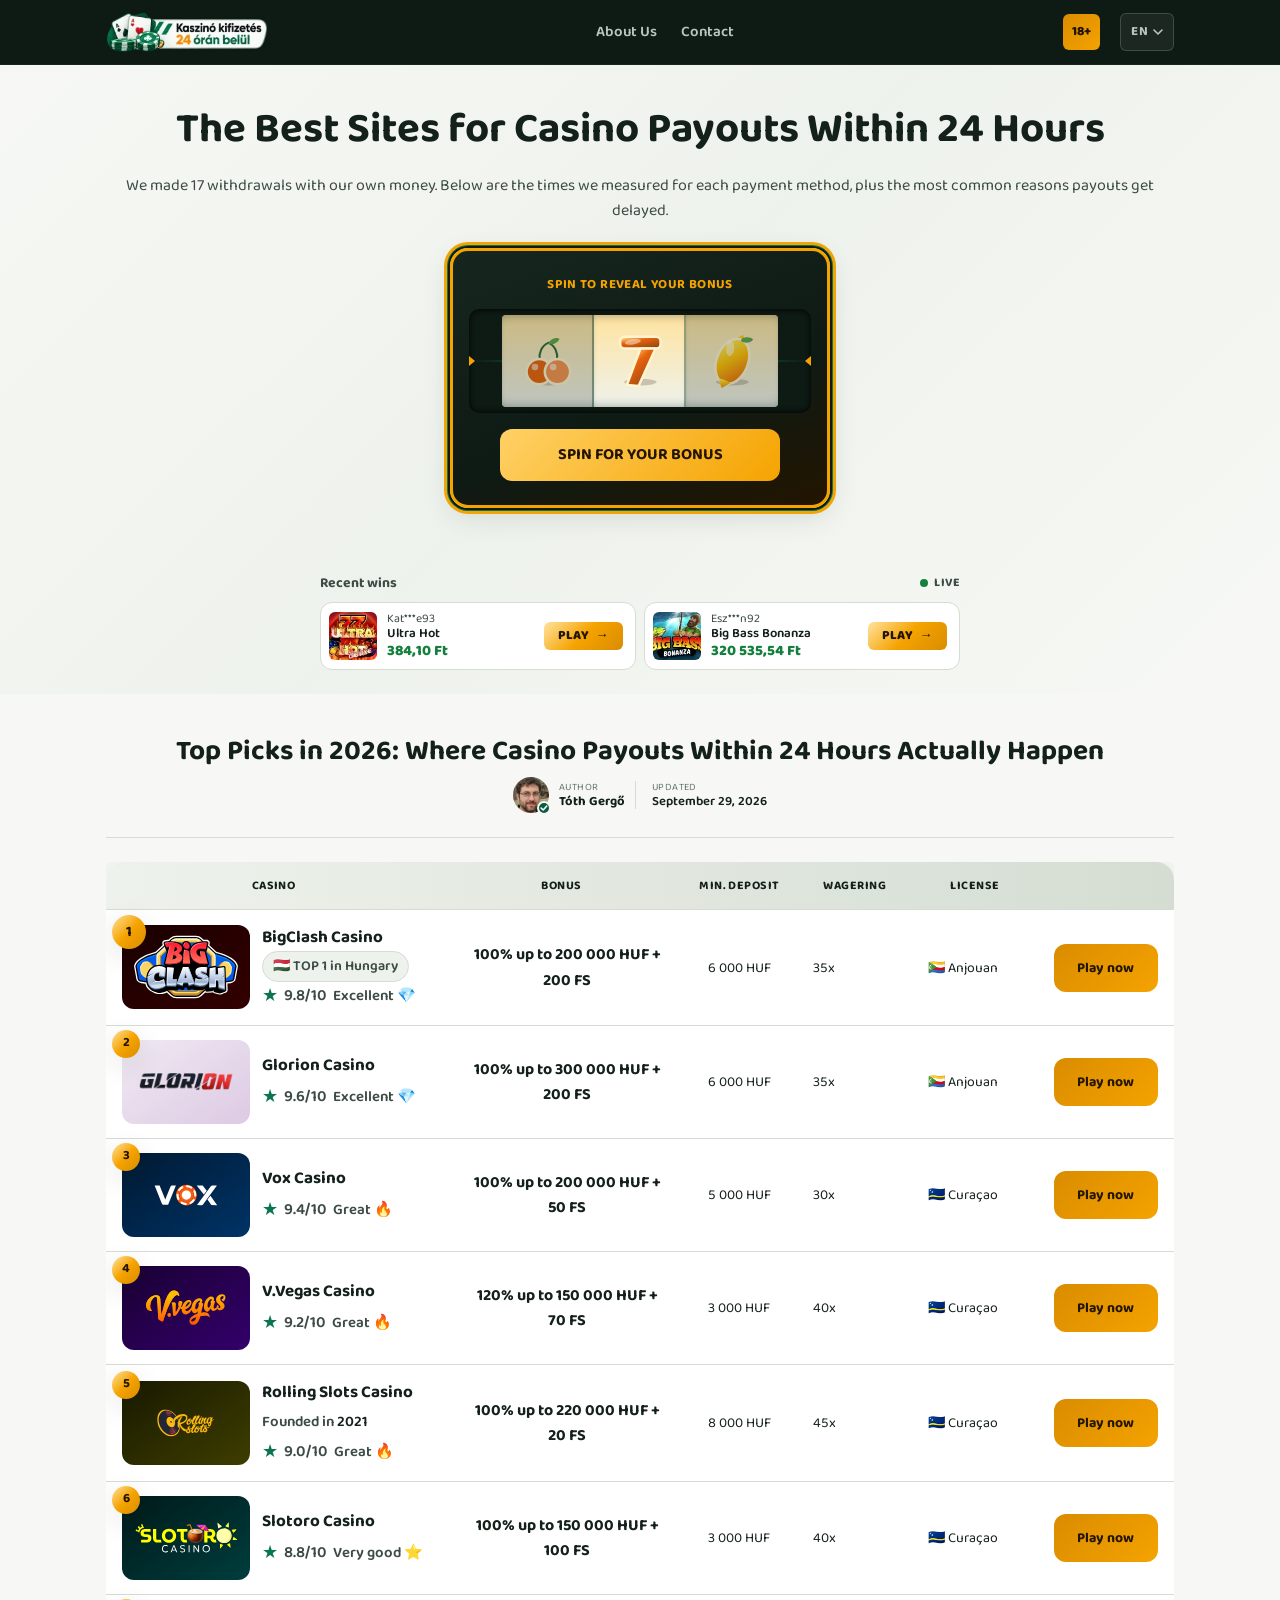
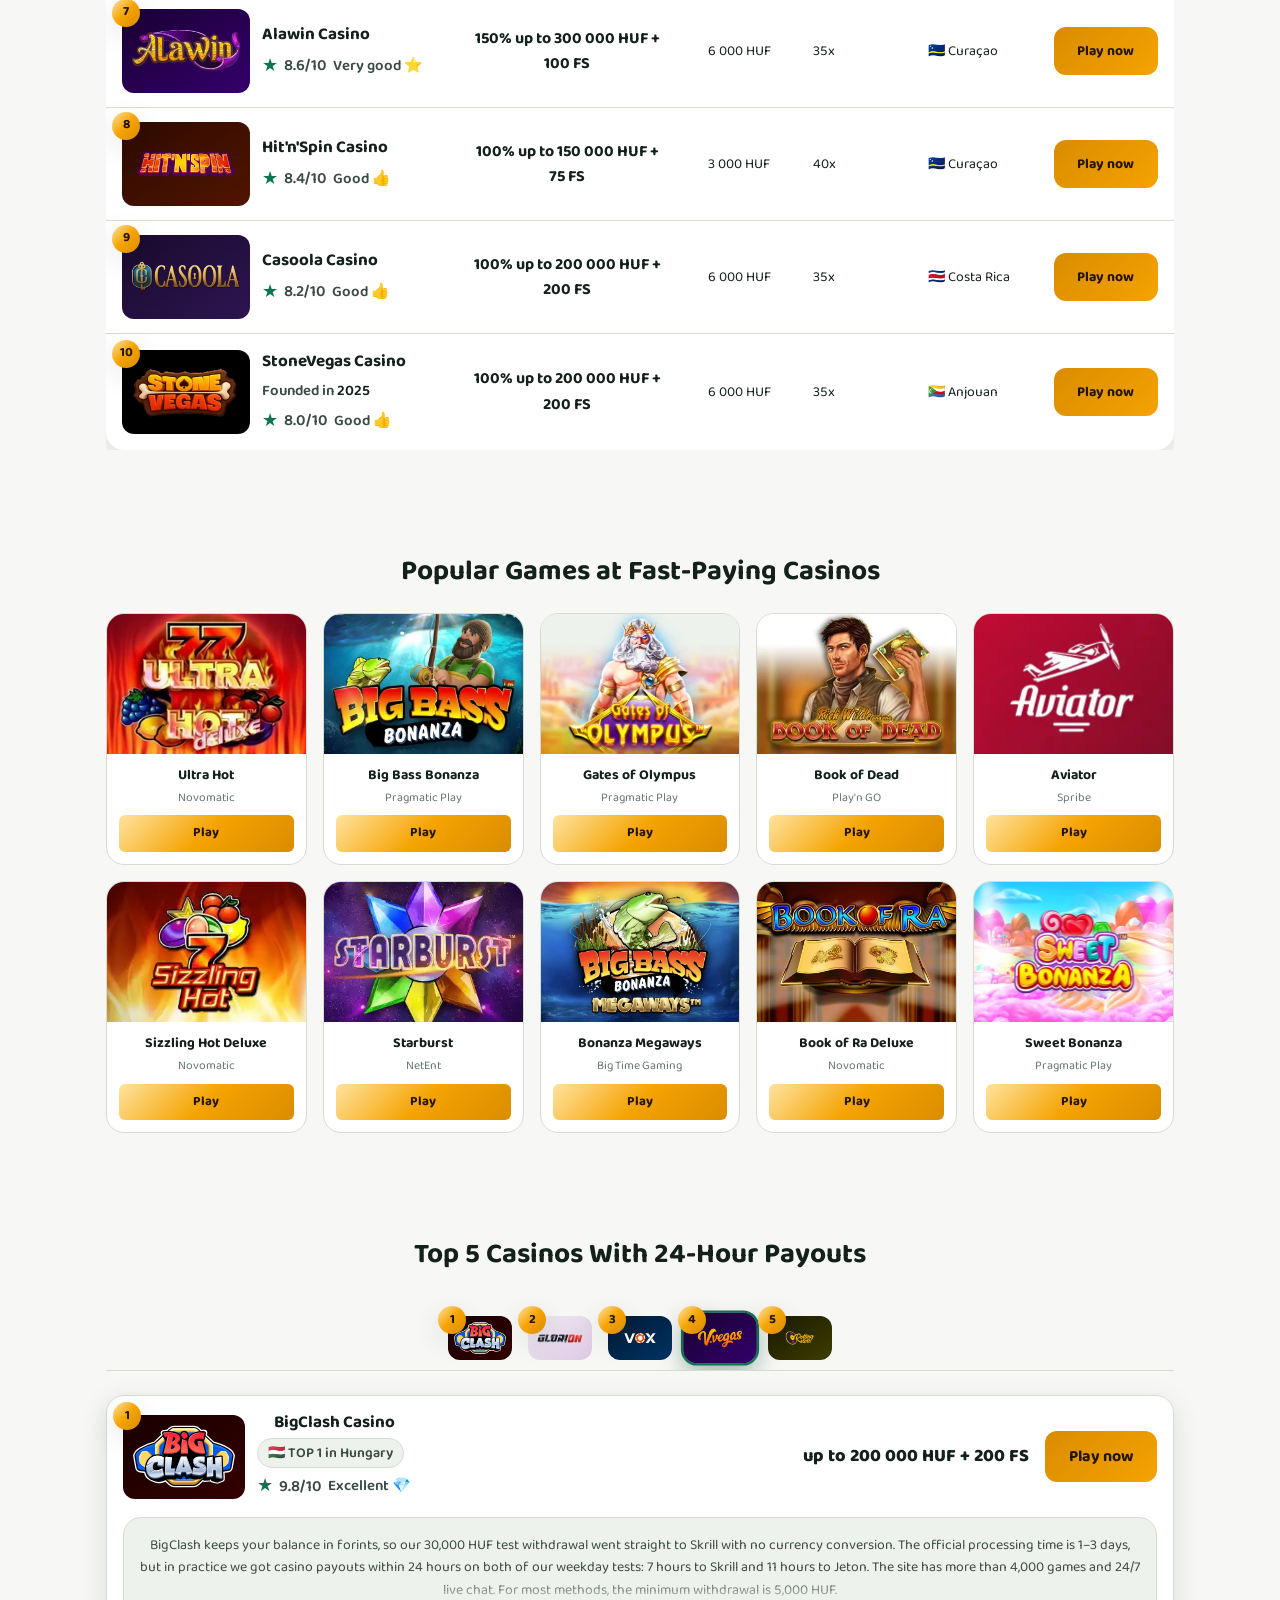
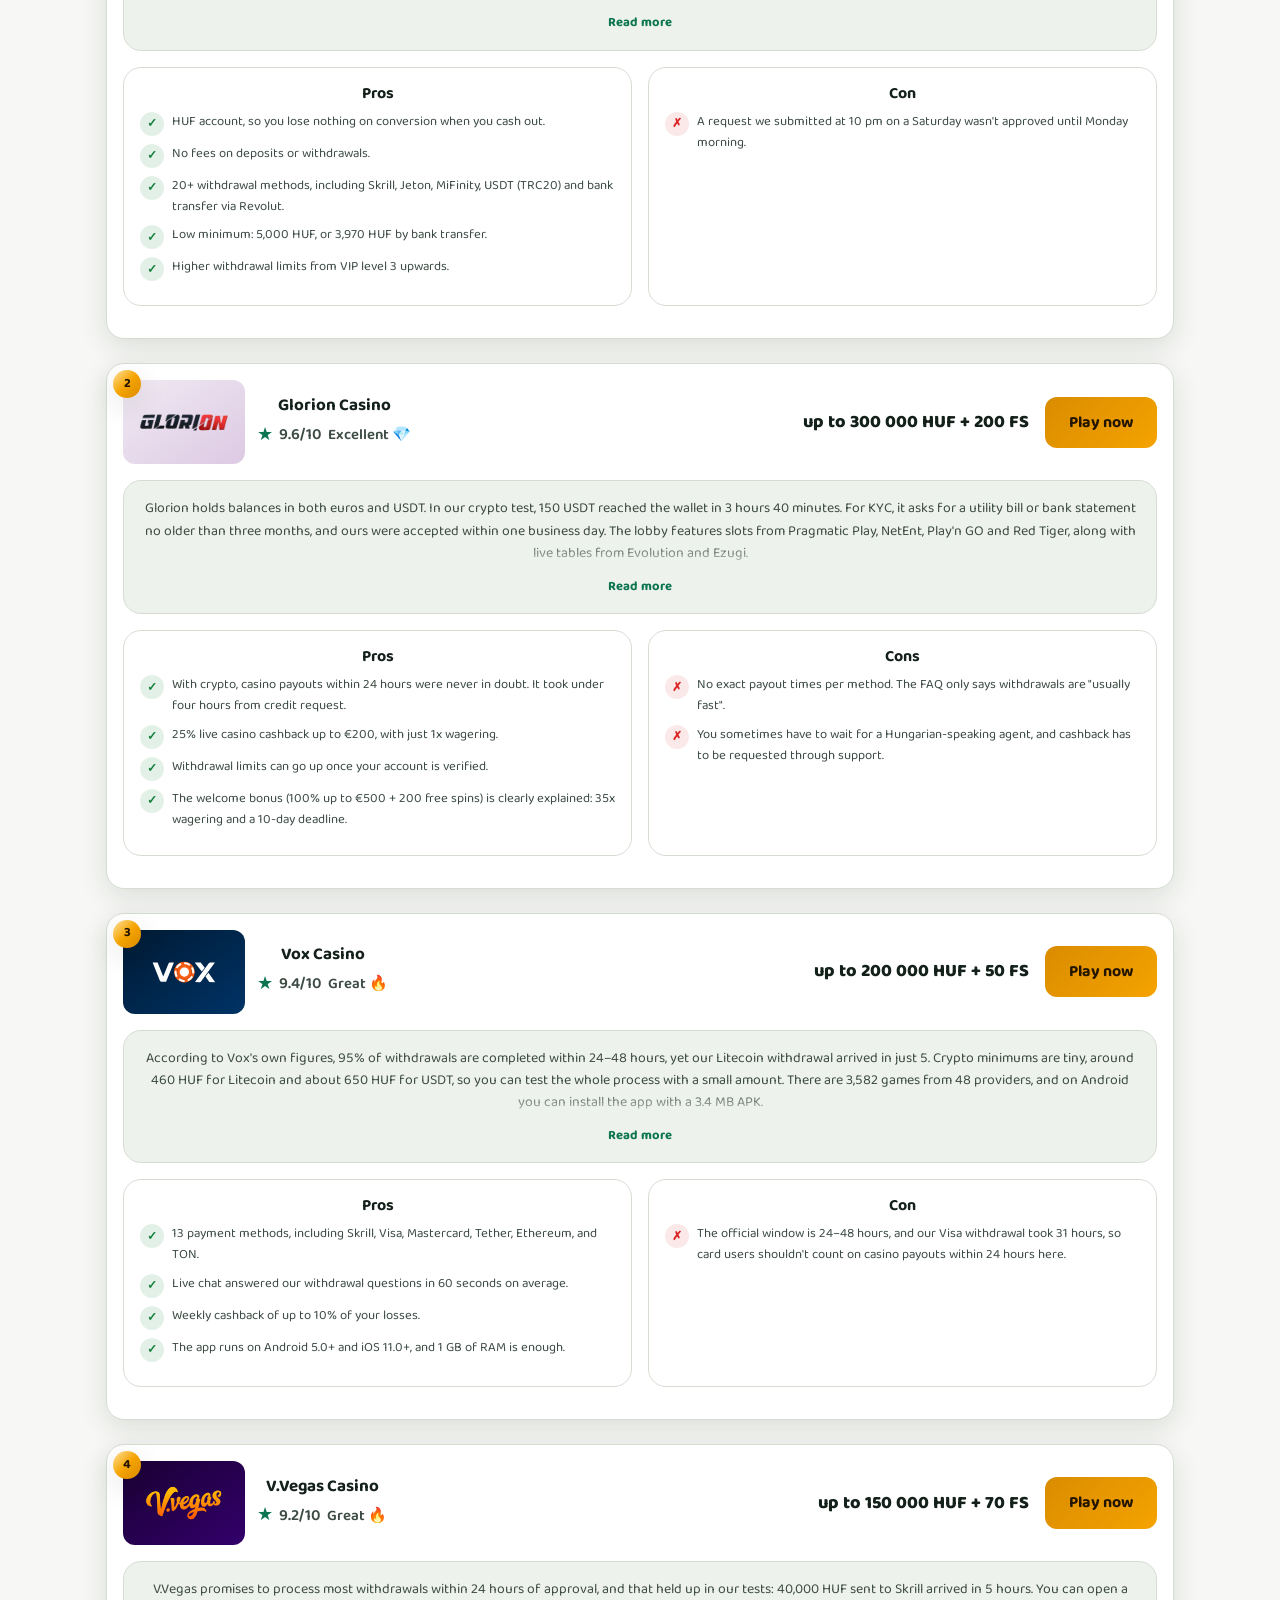
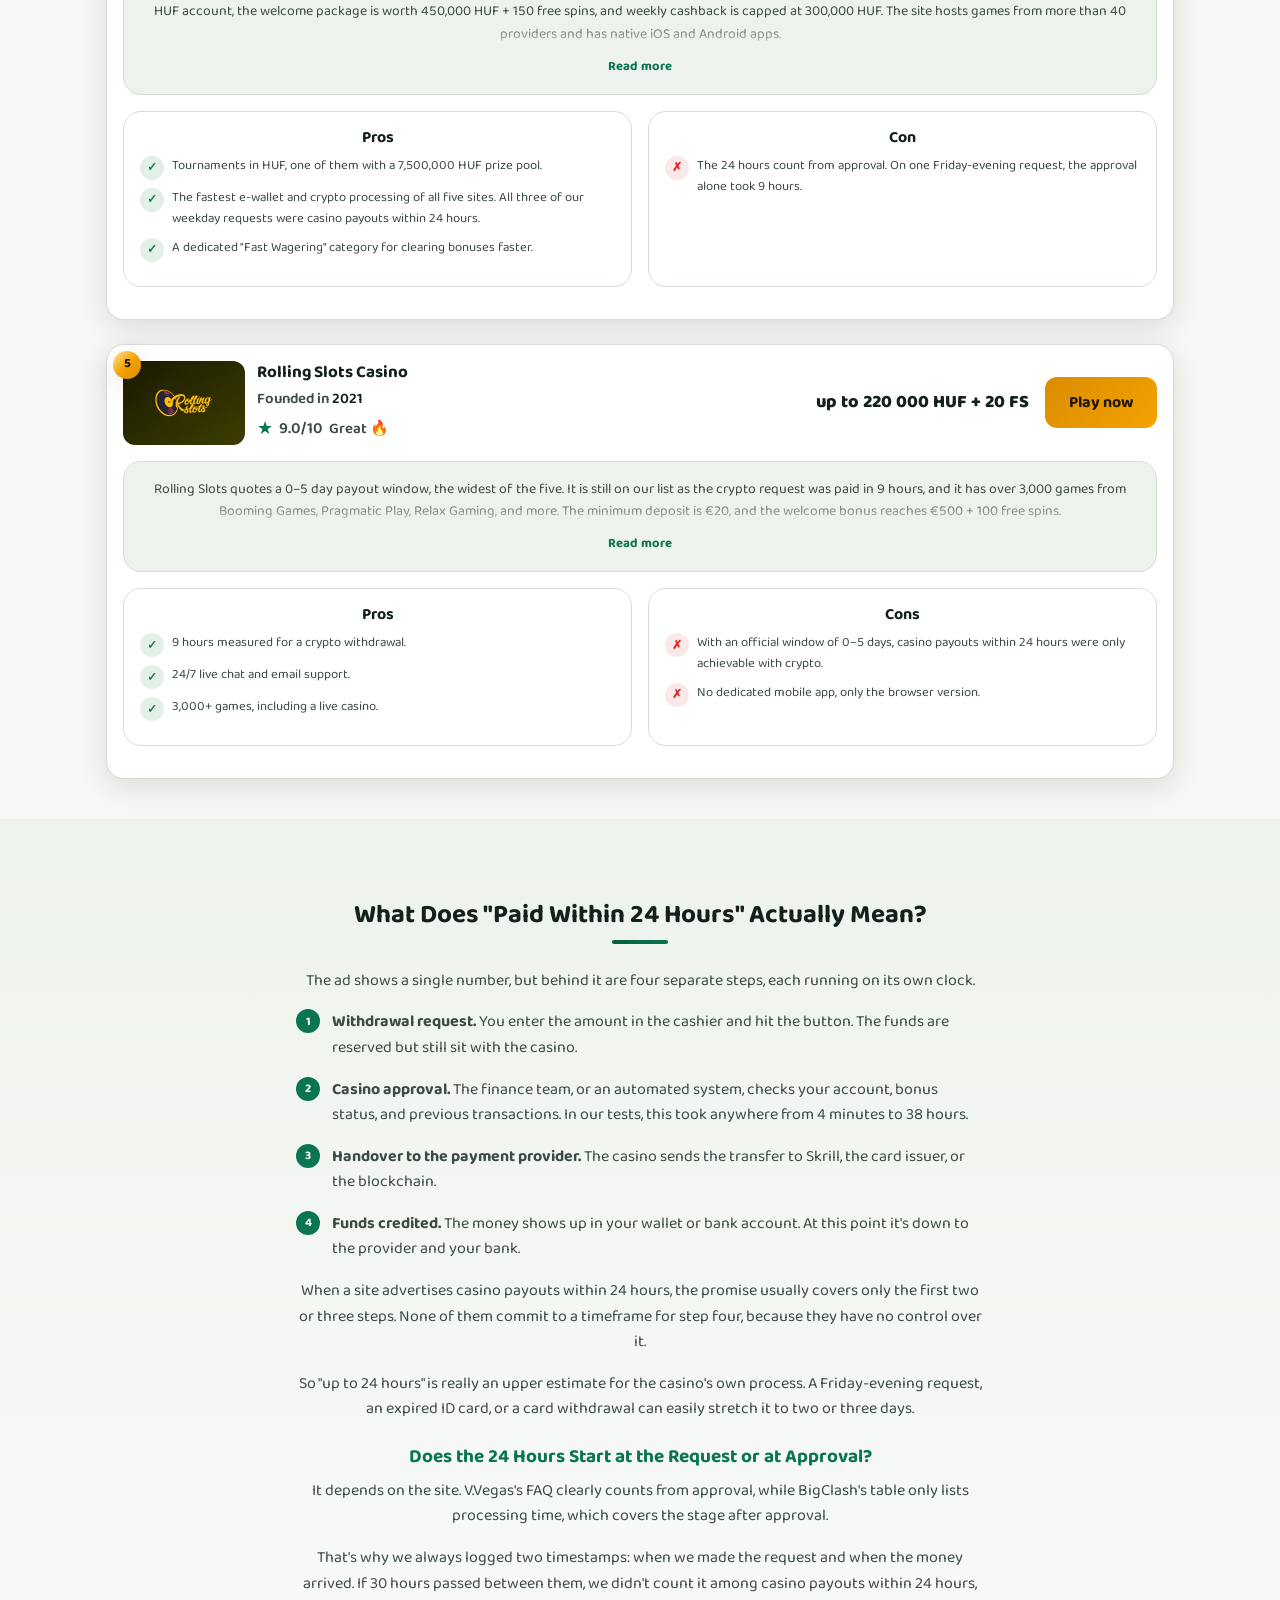
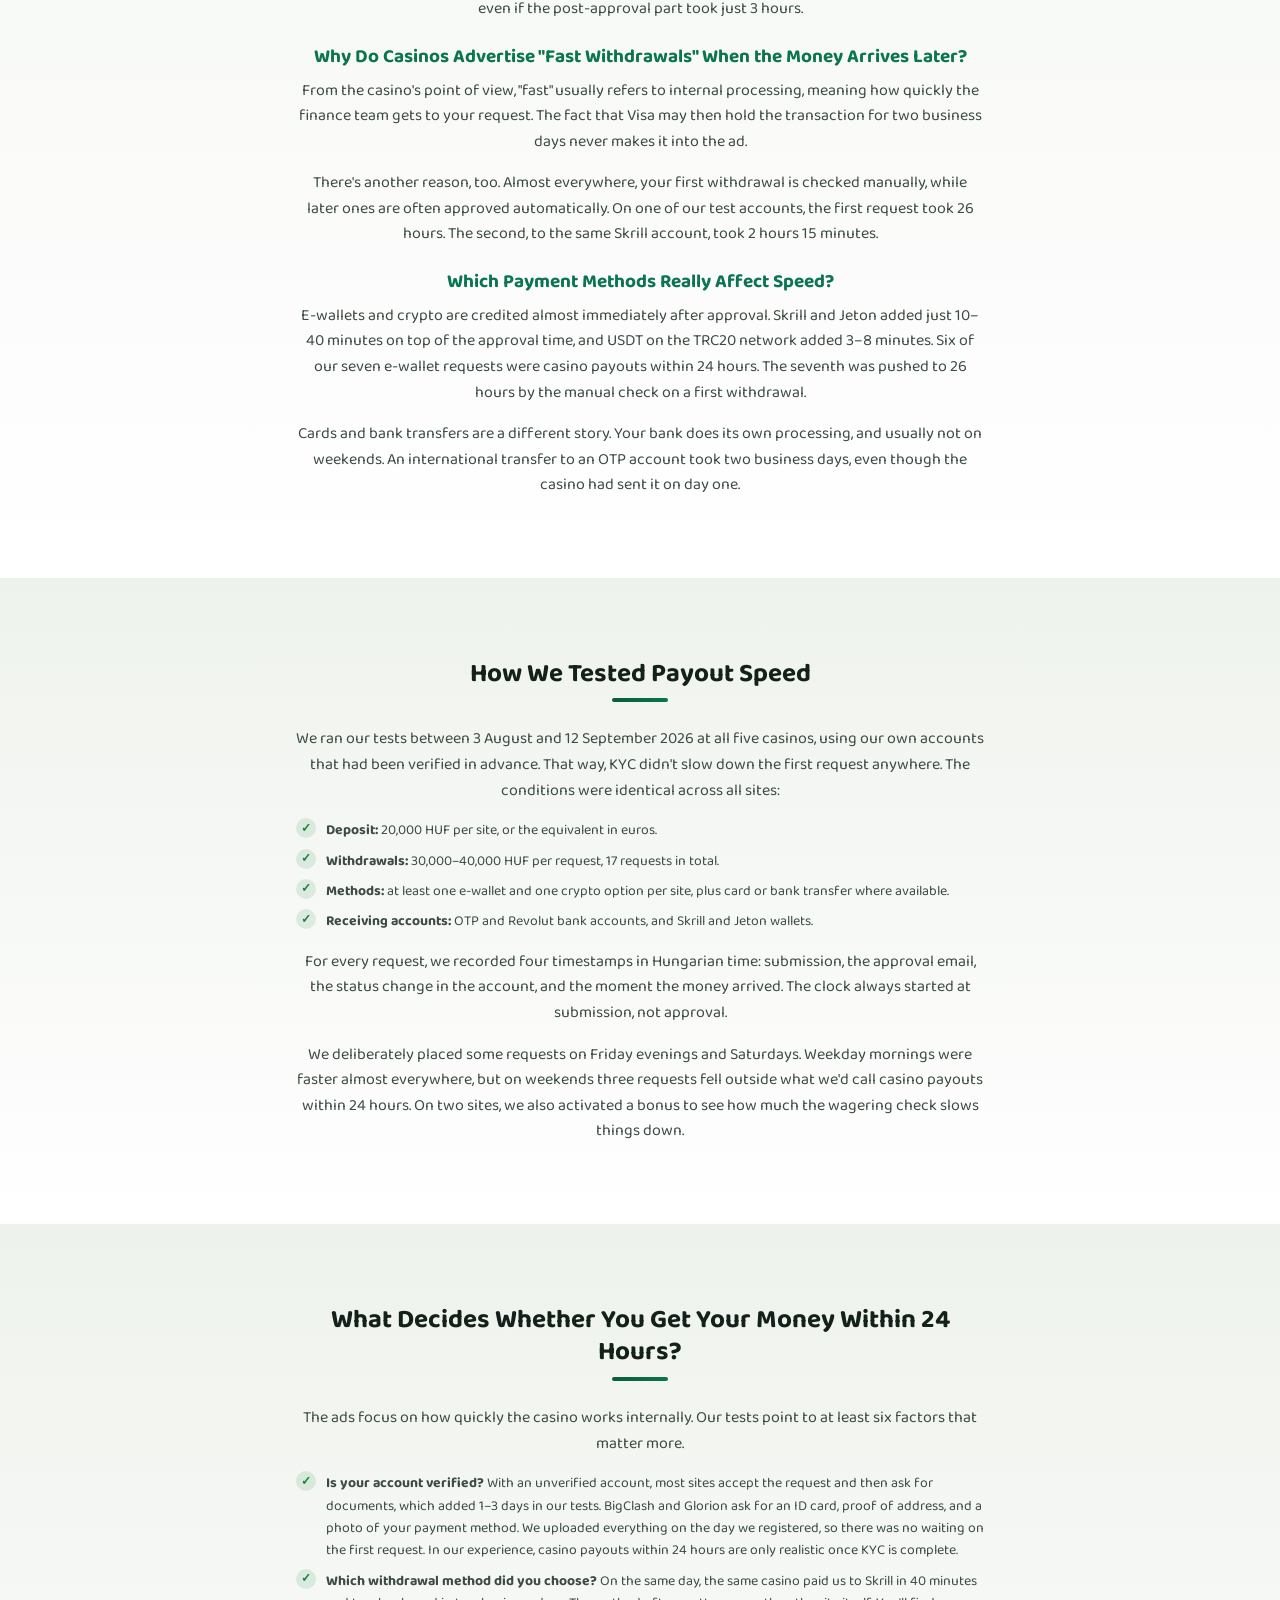
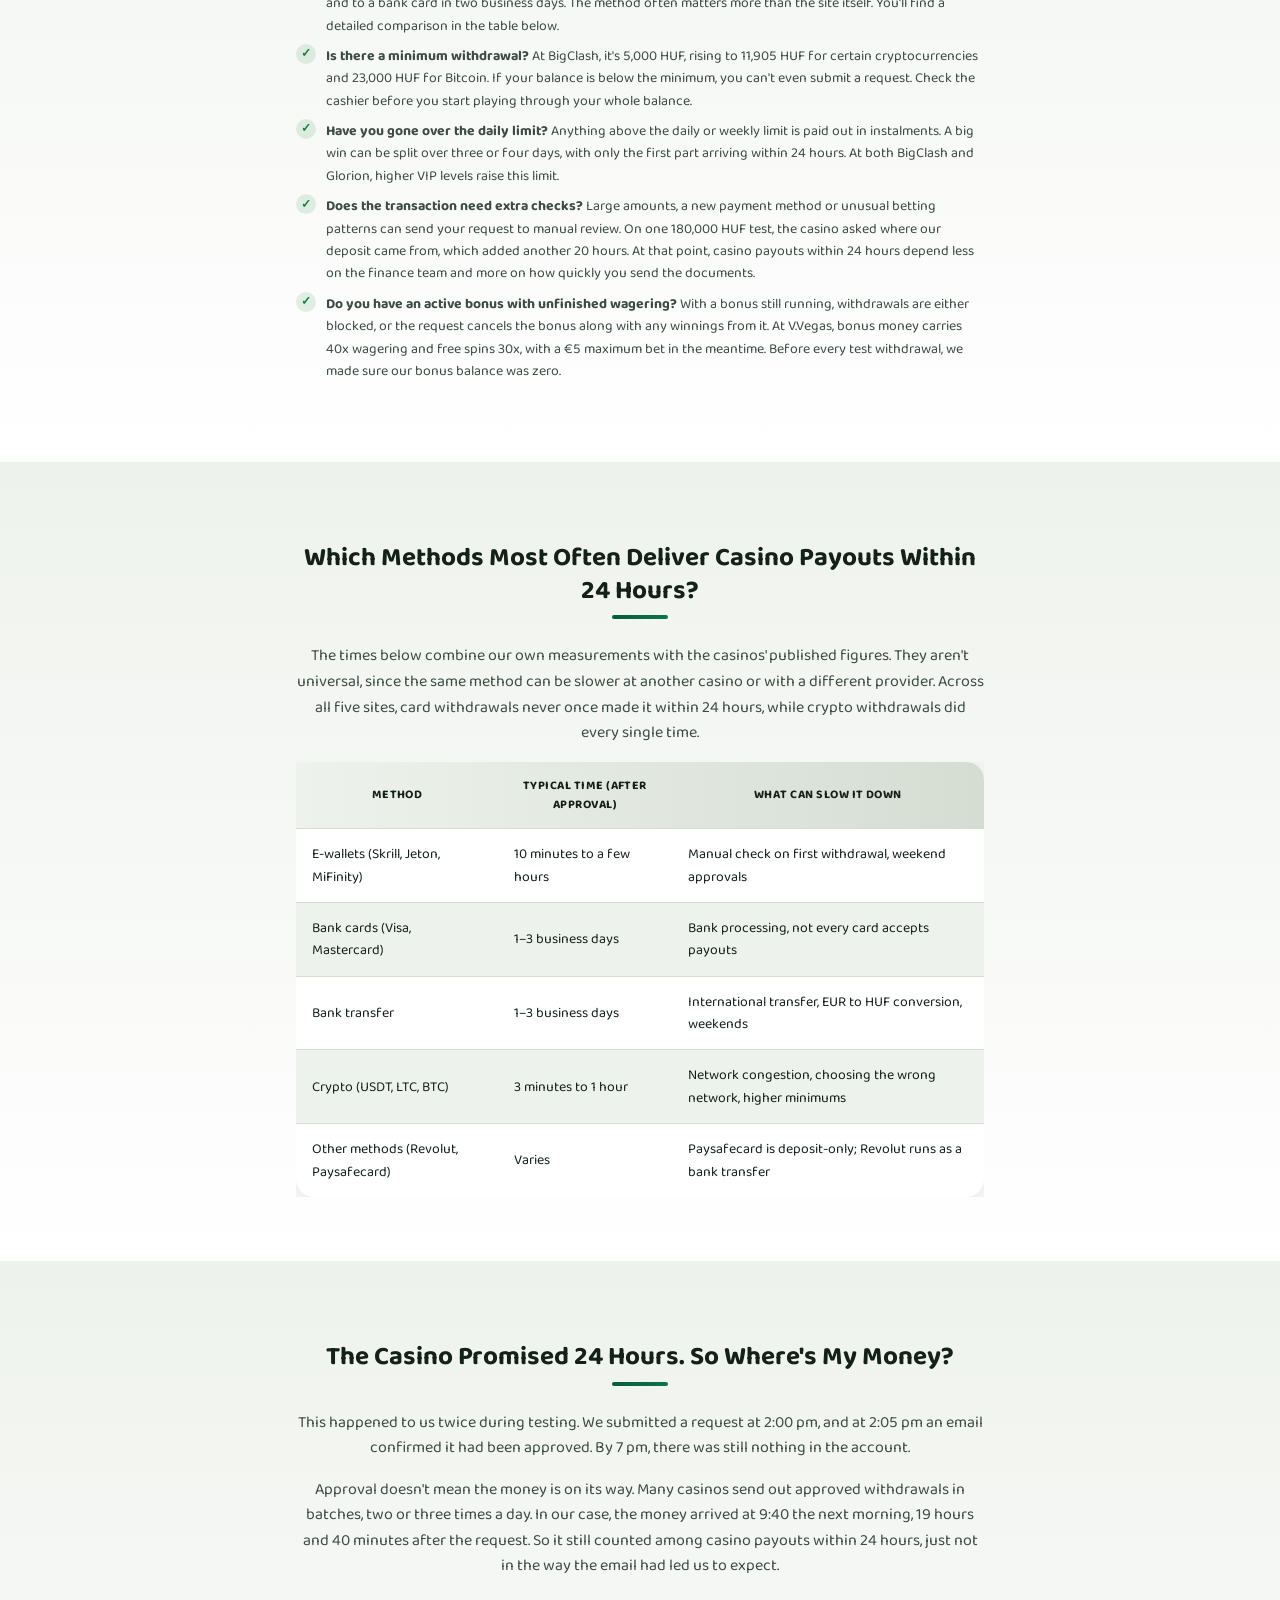
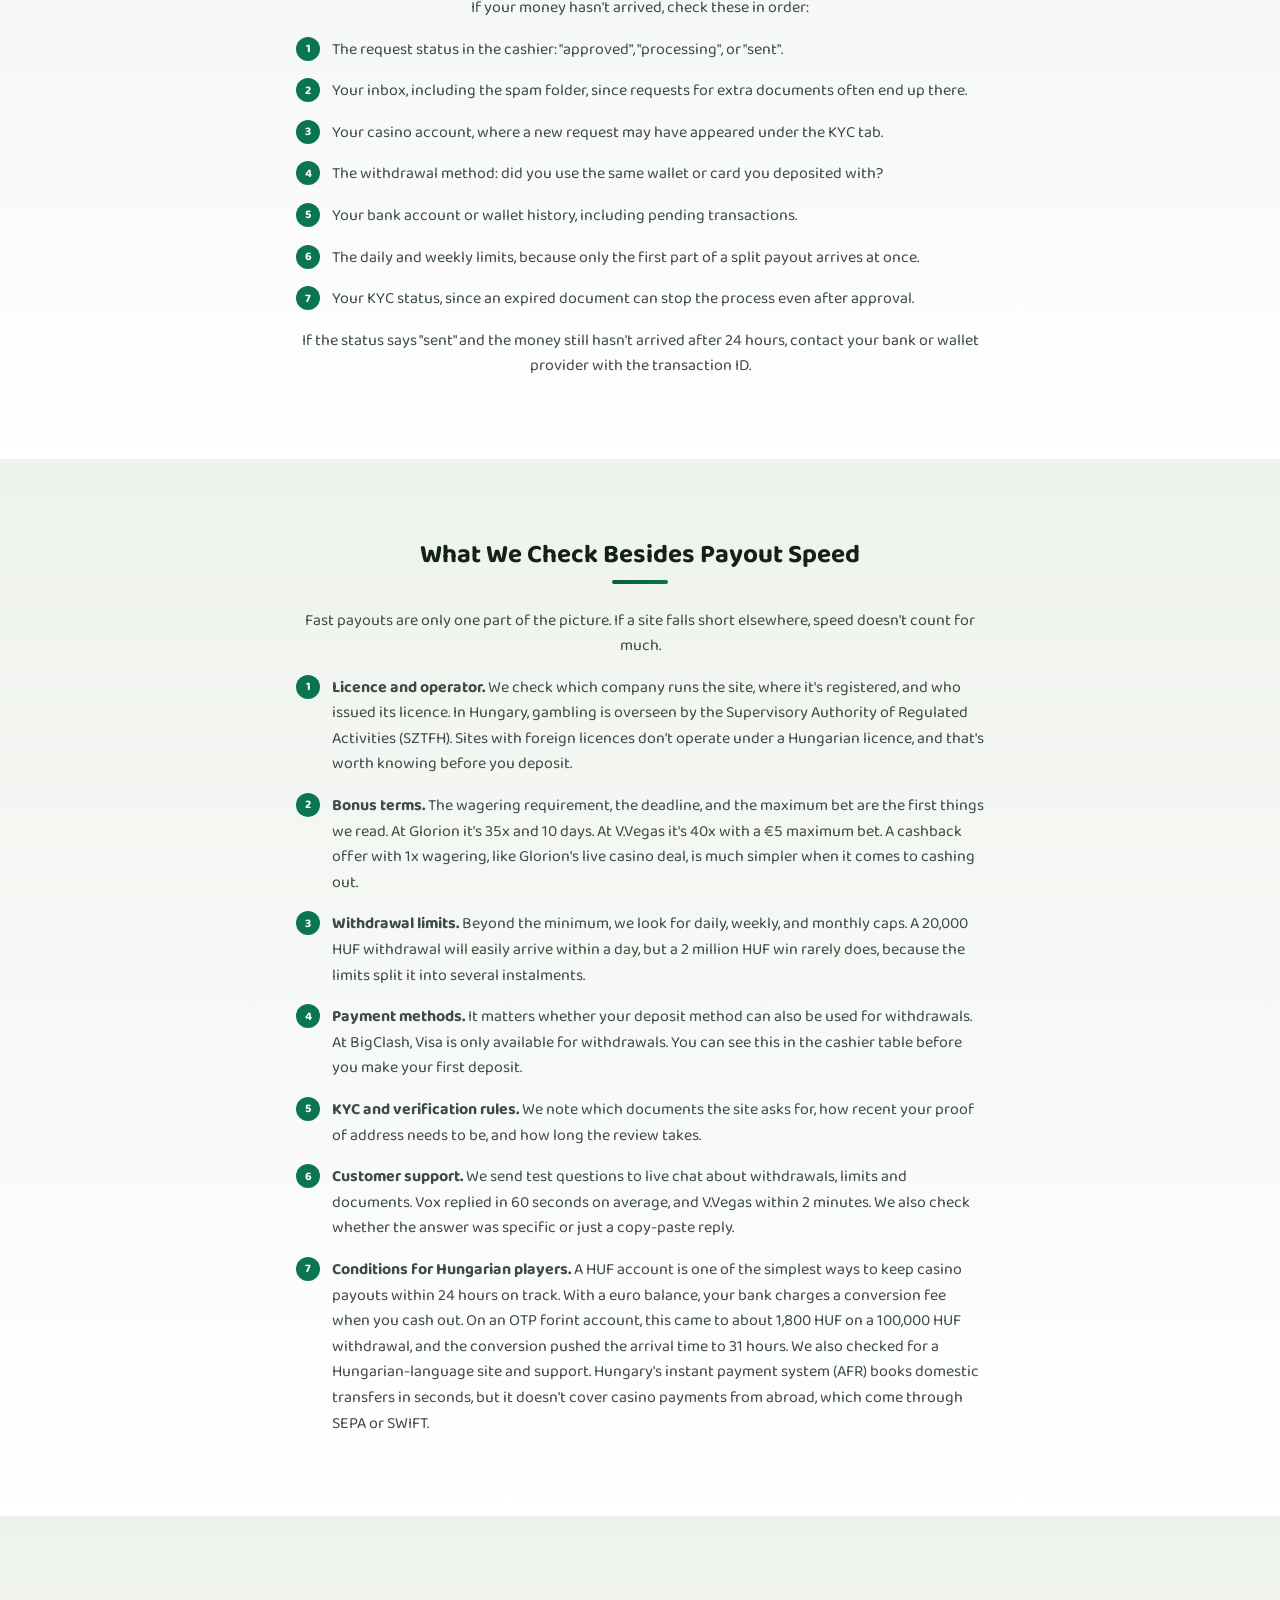
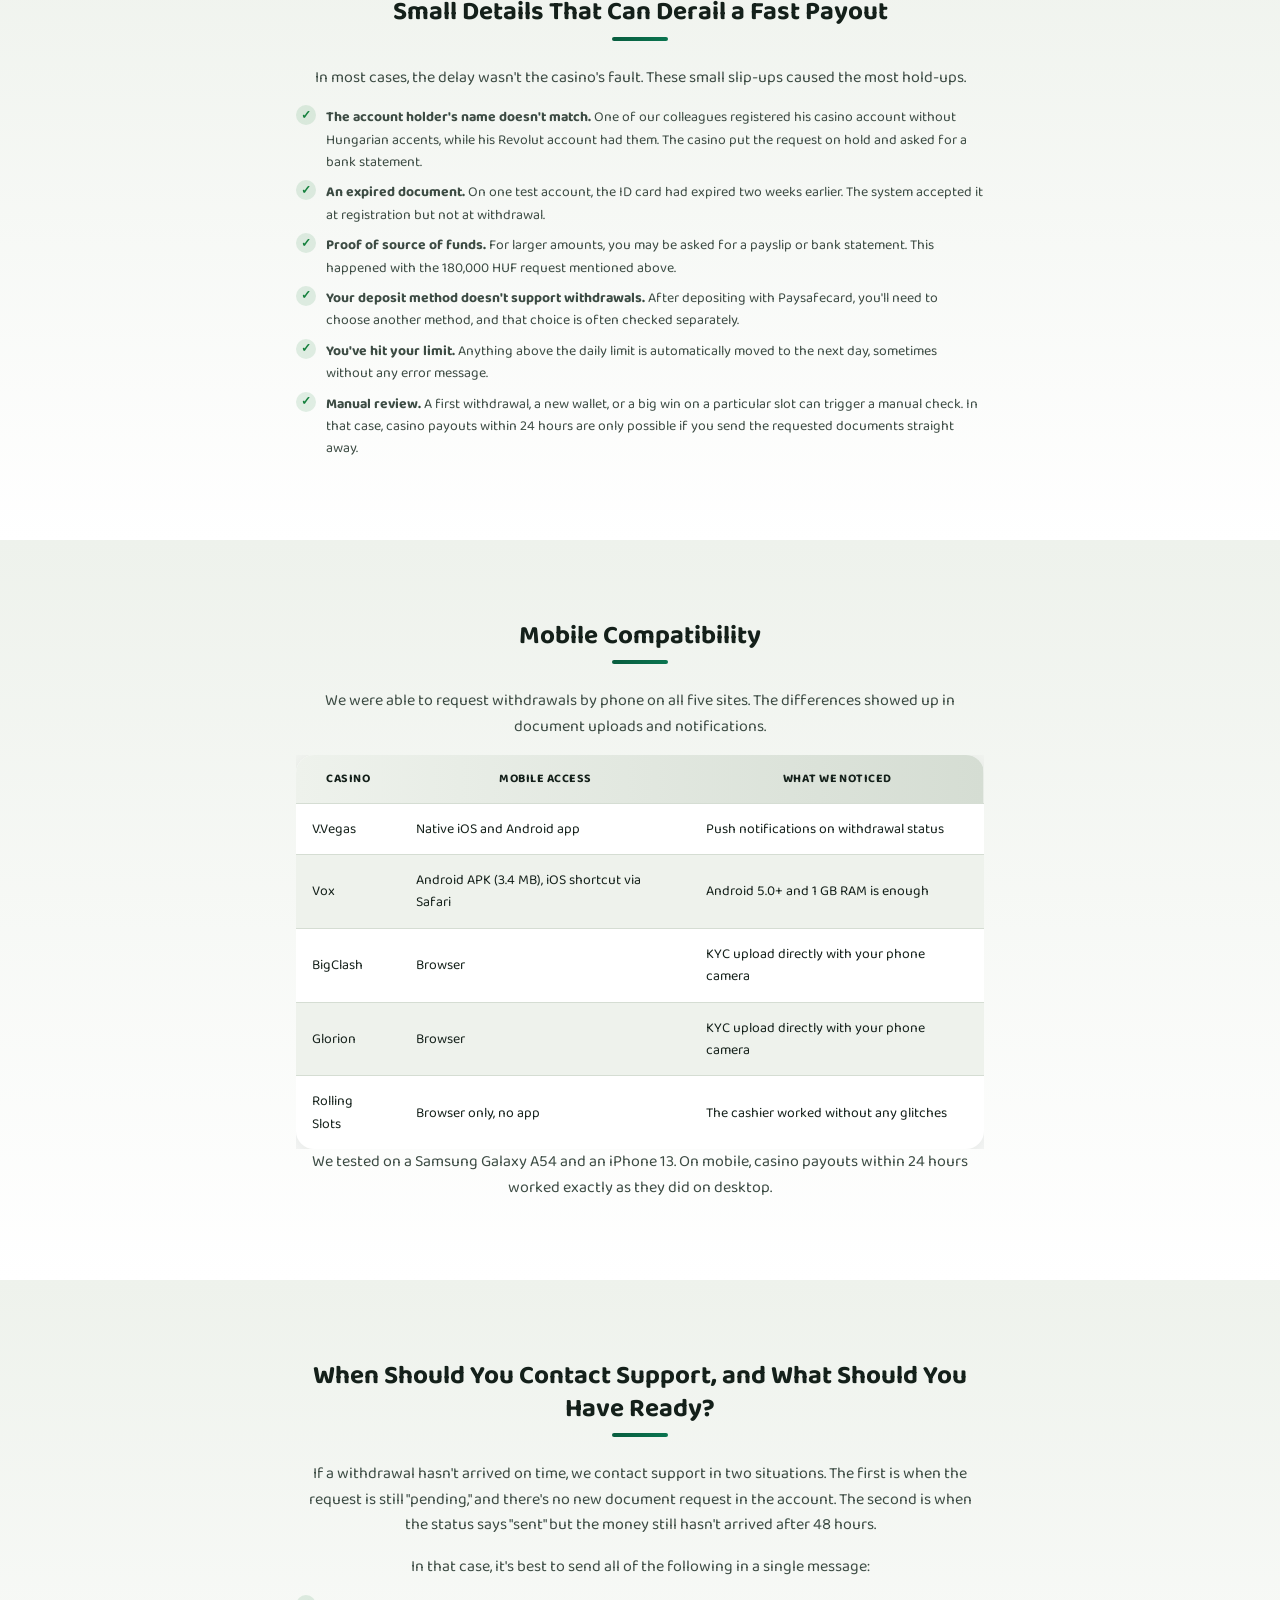
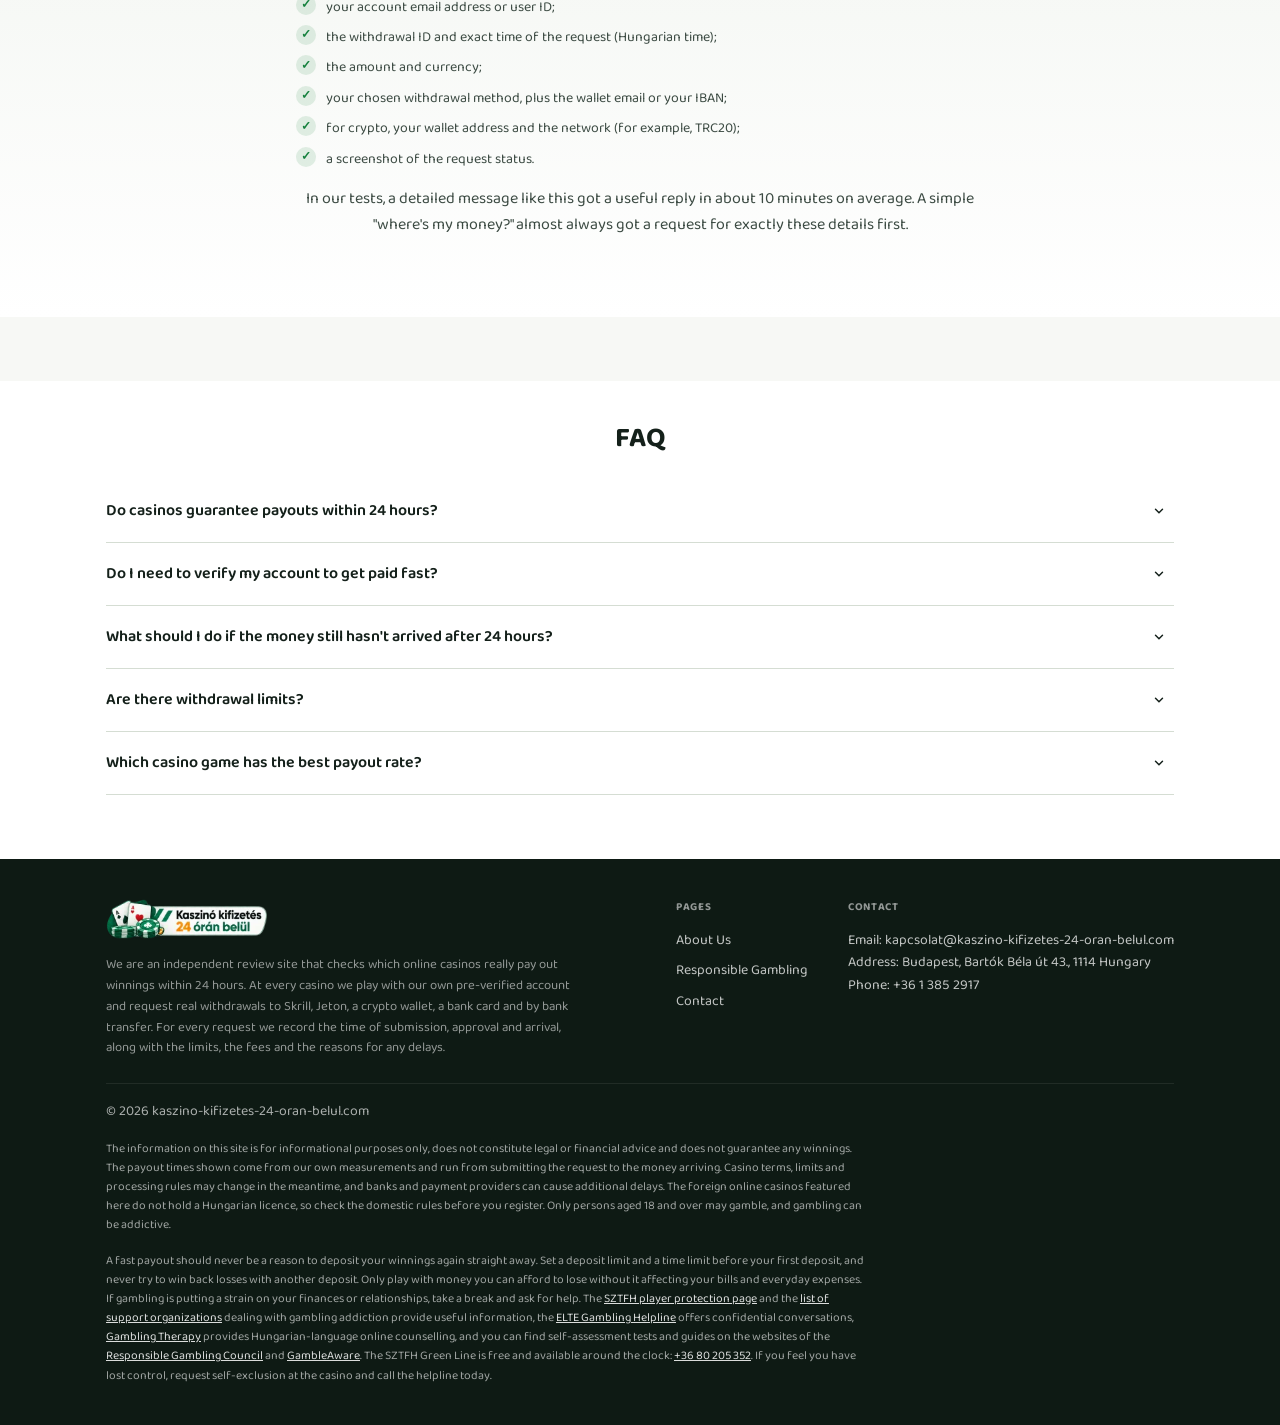
==== commit d2829d24: "Unify site name, fix CTA URLs in brands.json, tidy assets - Logo alt/aria-label and web manifest use" ====
--- a/en-hu/index.html
+++ b/en-hu/index.html
@@ -101,7 +101,7 @@
 
 <header class="site-header">
   <div class="container site-header__inner">
-    <a class="site-header__logo" href="/" aria-label="Reliable casinos with fast payouts — homepage"><img src="/assets/logo.webp" width="250" height="78" alt="Reliable casinos with fast payouts" loading="eager" decoding="async"></a>
+    <a class="site-header__logo" href="/" aria-label="Kaszinó kifizetés 24 órán belül — homepage"><img src="/assets/logo.webp" width="250" height="78" alt="Kaszinó kifizetés 24 órán belül" loading="eager" decoding="async"></a>
 
     <nav class="site-header__nav" aria-label="Main menu">
       <a class="site-header__nav-link" href="/rolunk/">About Us</a>
@@ -1108,8 +1108,8 @@
   <div class="container">
     <div class="site-footer__inner">
       <div class="site-footer__brand">
-        <a class="site-footer__logo" href="/" aria-label="Reliable casinos with fast payouts — homepage">
-          <img src="/assets/logo.webp" width="250" height="78" alt="Reliable casinos with fast payouts" loading="lazy" decoding="async">
+        <a class="site-footer__logo" href="/" aria-label="Kaszinó kifizetés 24 órán belül — homepage">
+          <img src="/assets/logo.webp" width="250" height="78" alt="Kaszinó kifizetés 24 órán belül" loading="lazy" decoding="async">
         </a>
         <p class="site-footer__desc">We are an independent review site that checks which online casinos really pay out winnings within 24 hours. At every casino we play with our own pre-verified account and request real withdrawals to Skrill, Jeton, a crypto wallet, a bank card and by bank transfer. For every request we record the time of submission, approval and arrival, along with the limits, the fees and the reasons for any delays.</p>
       </div>
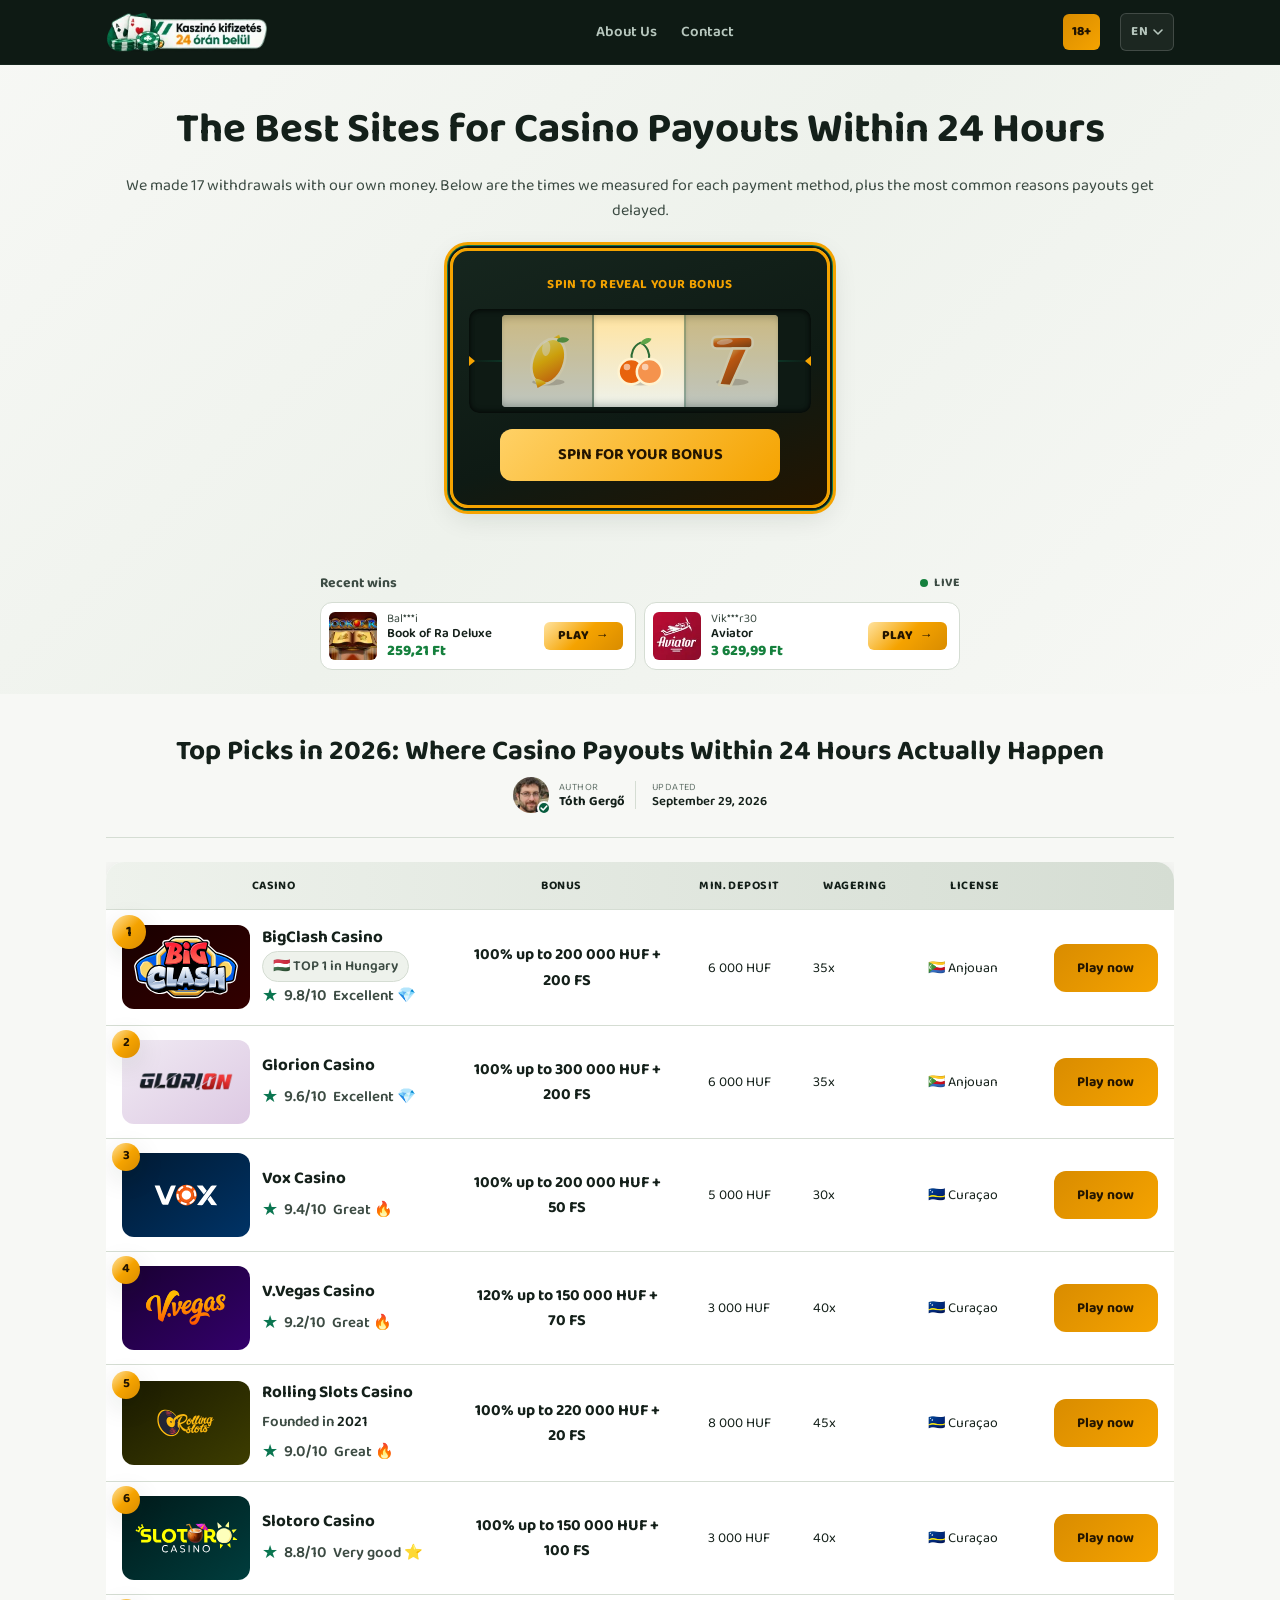
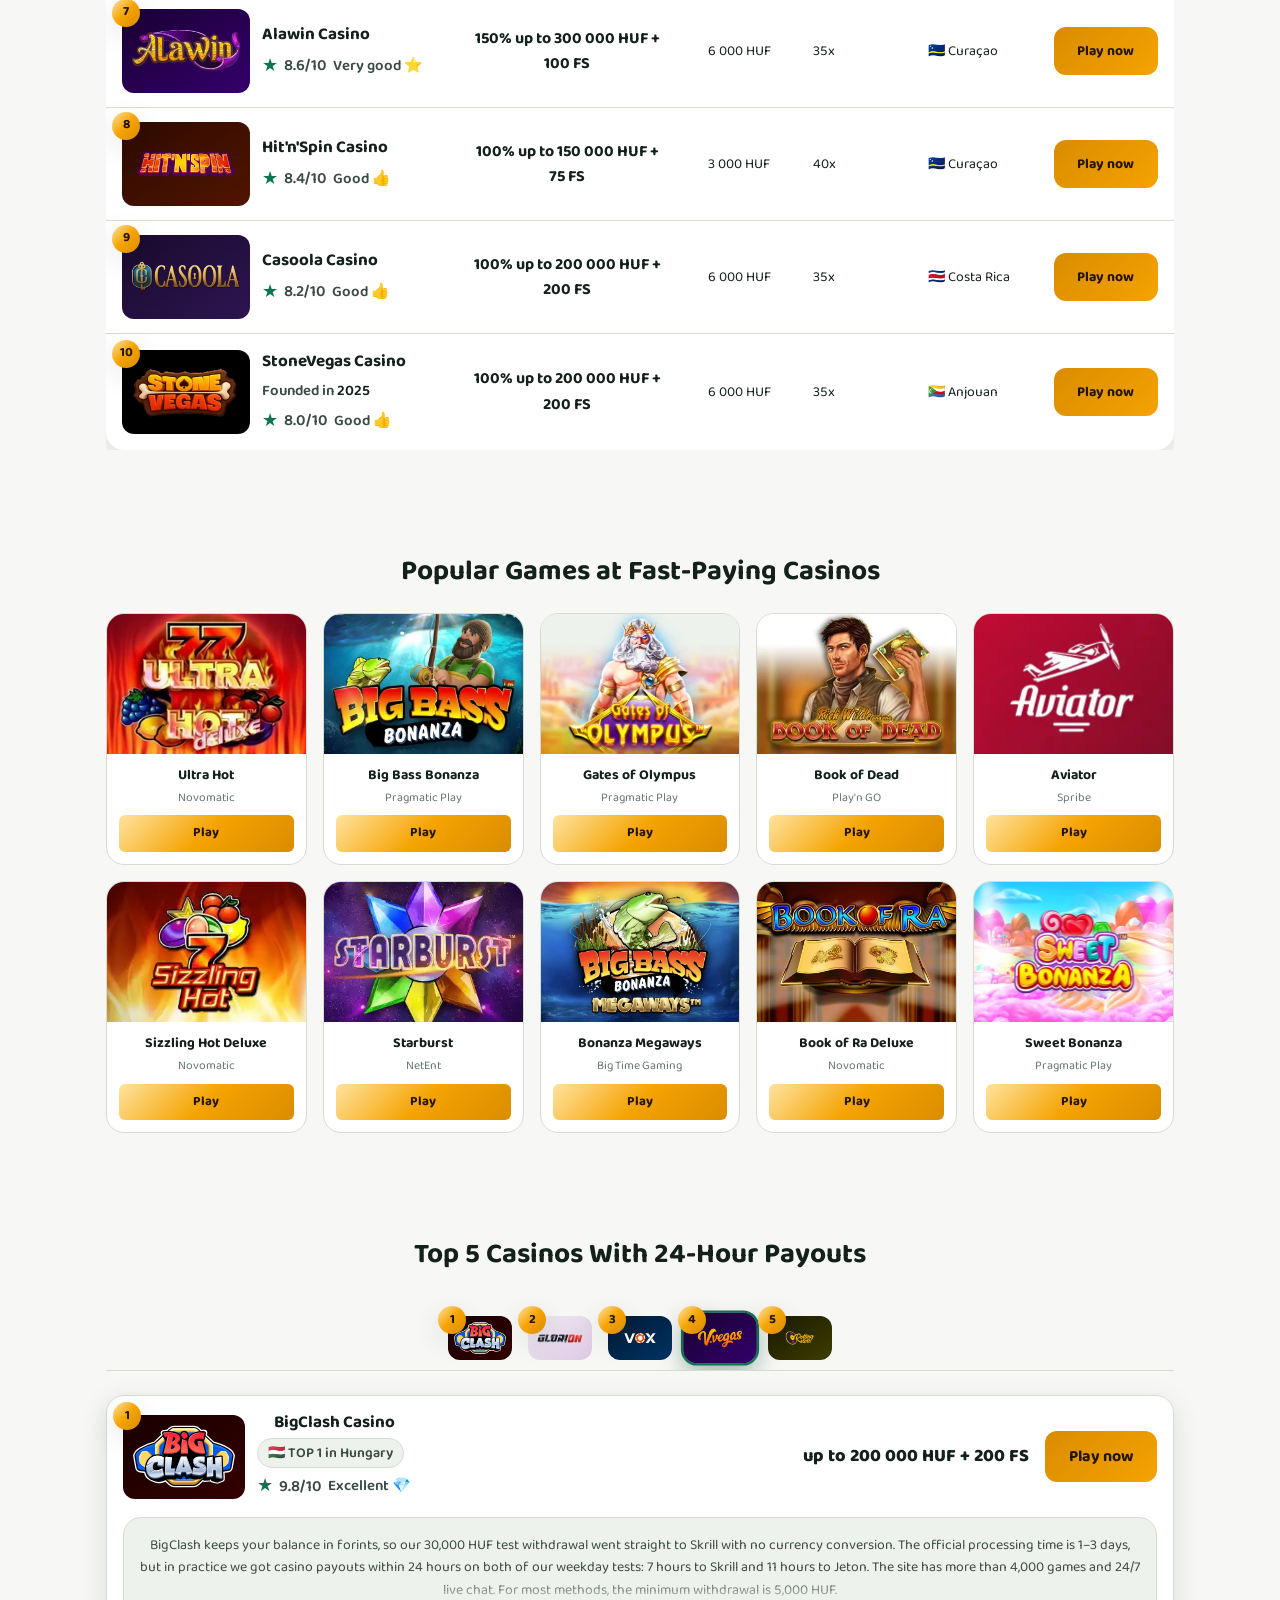
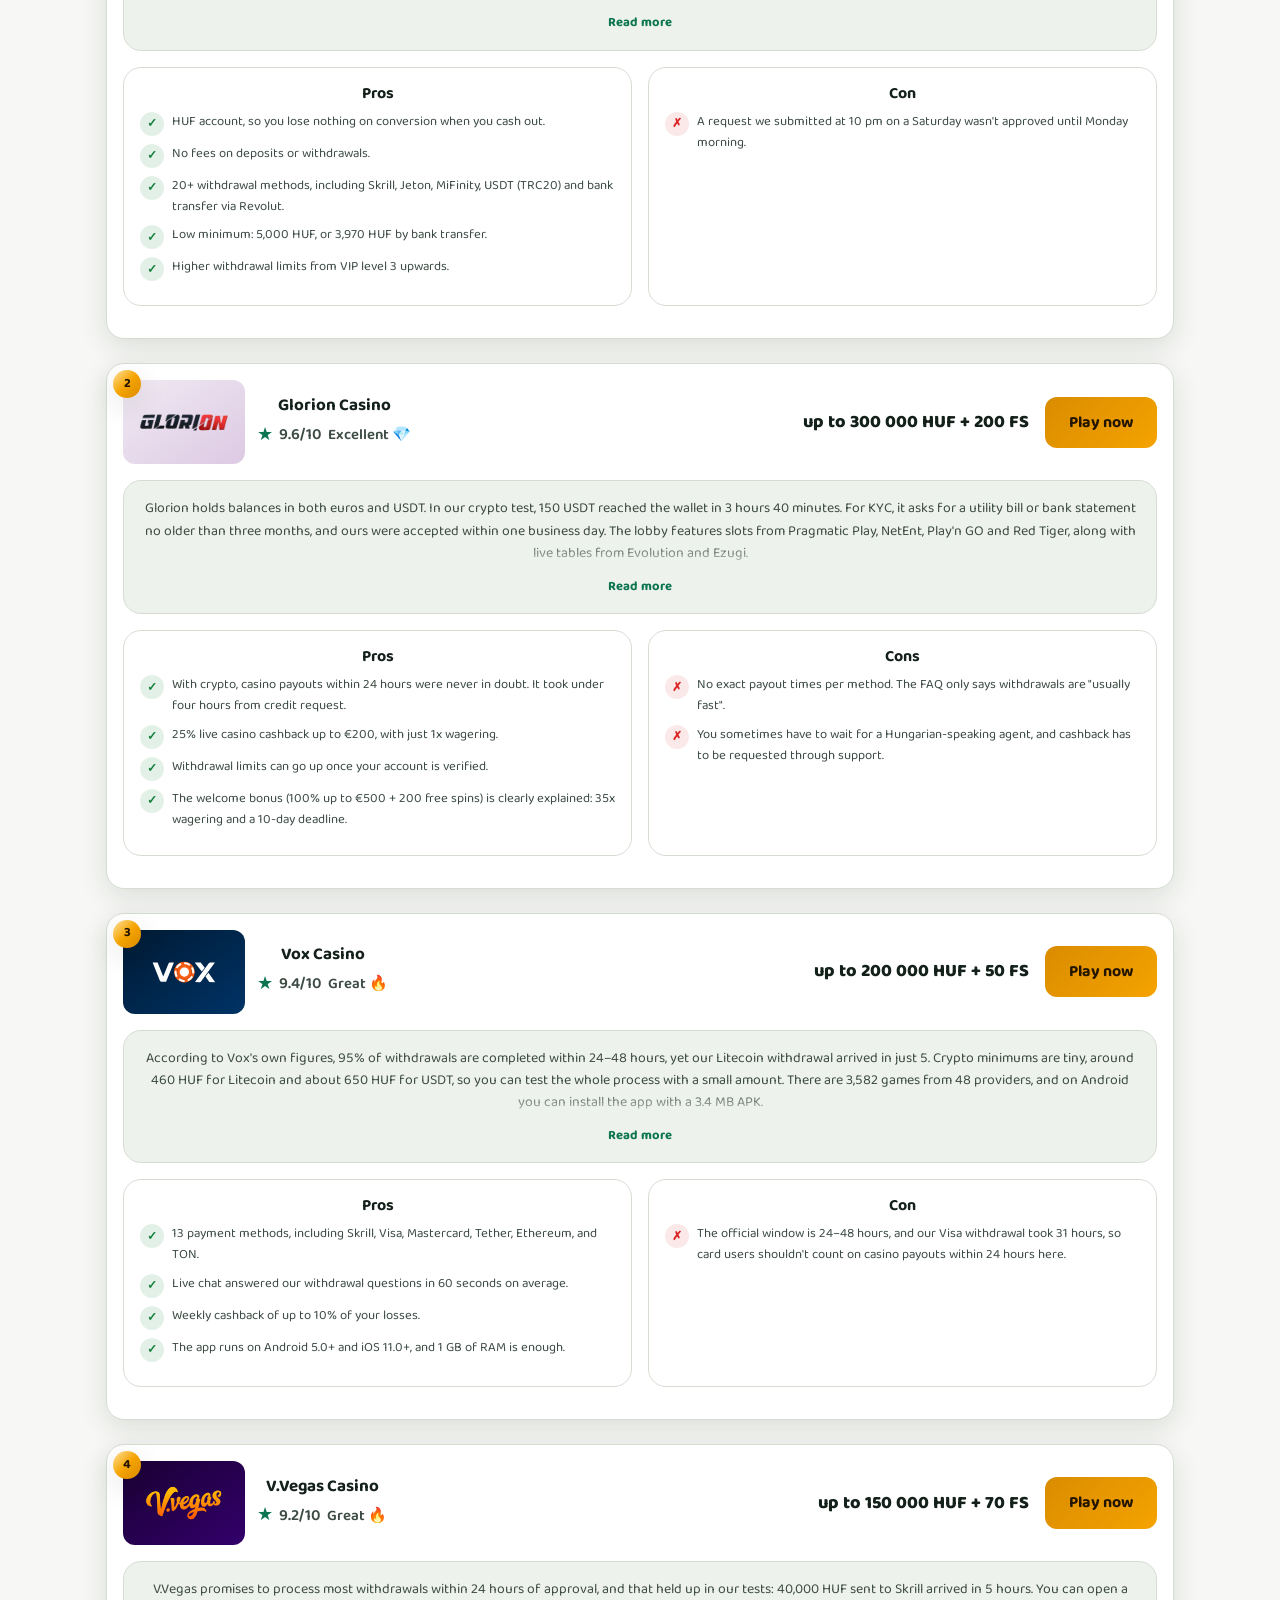
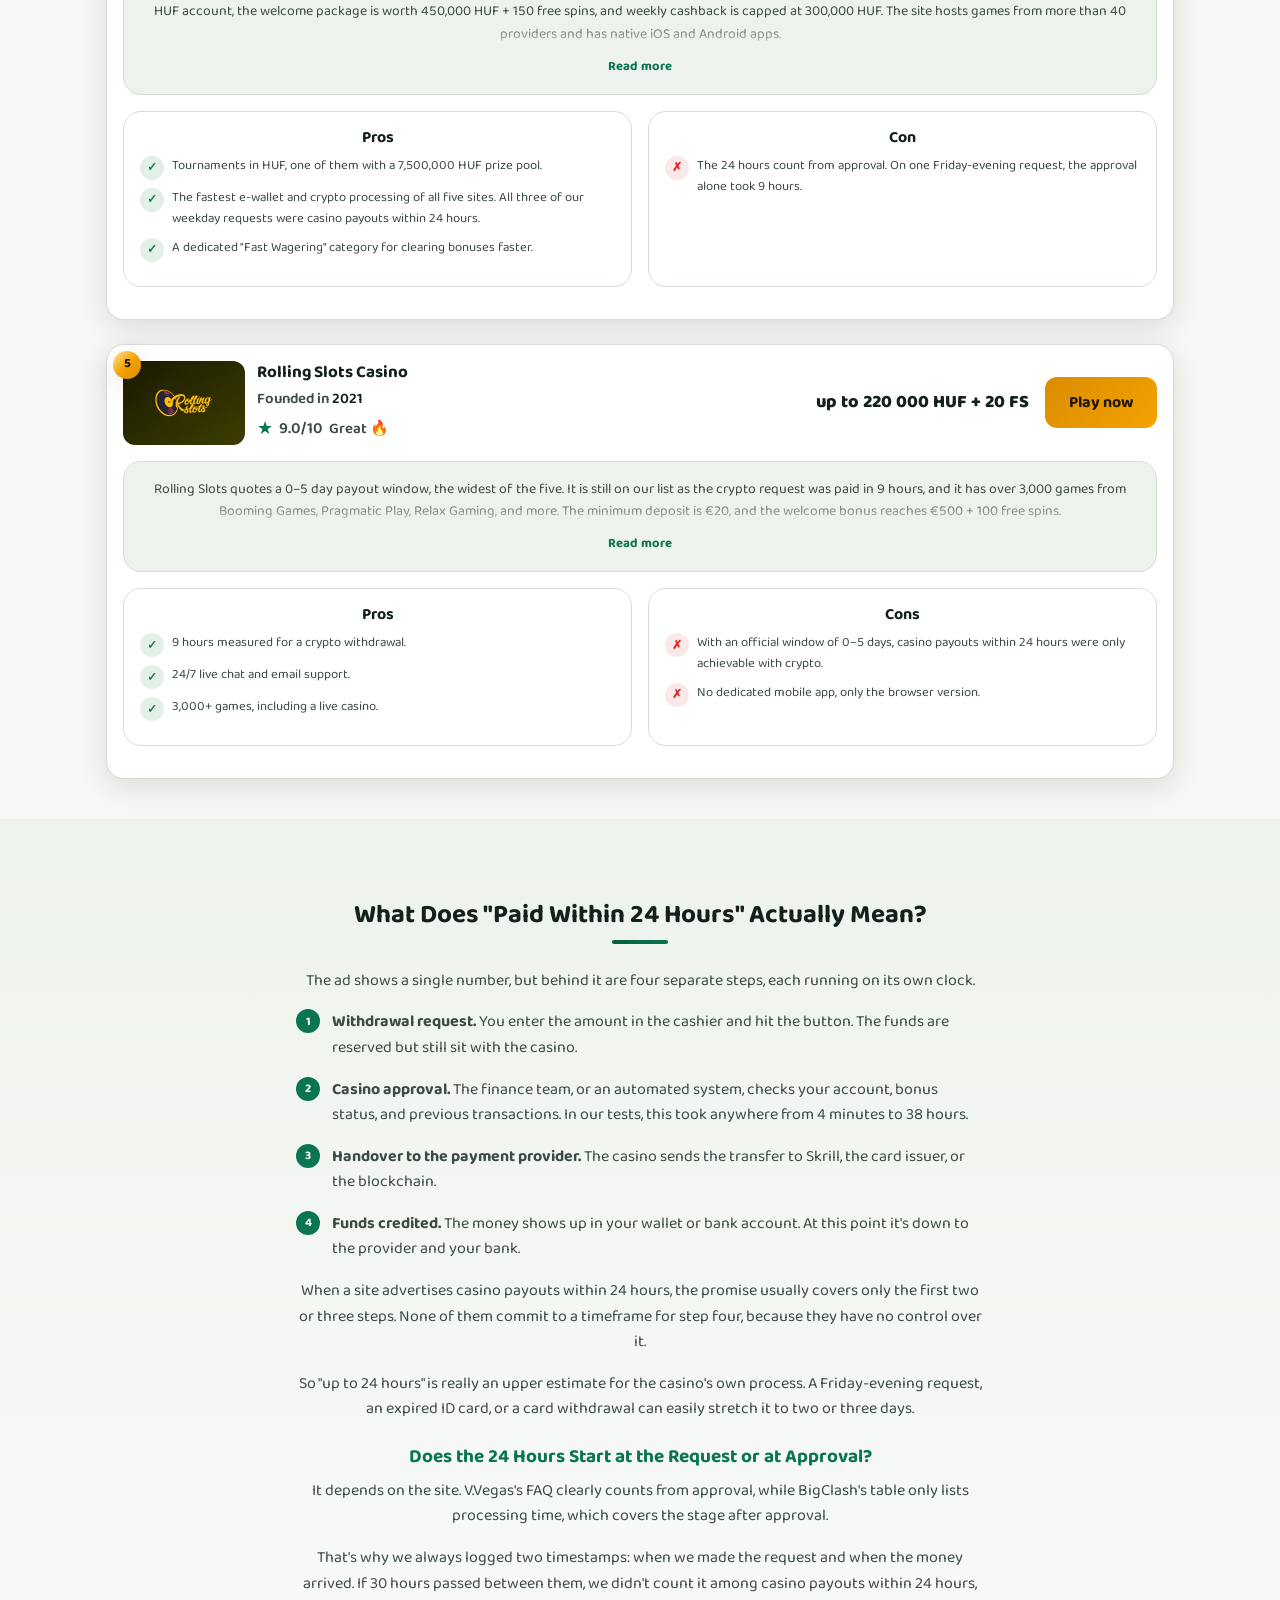
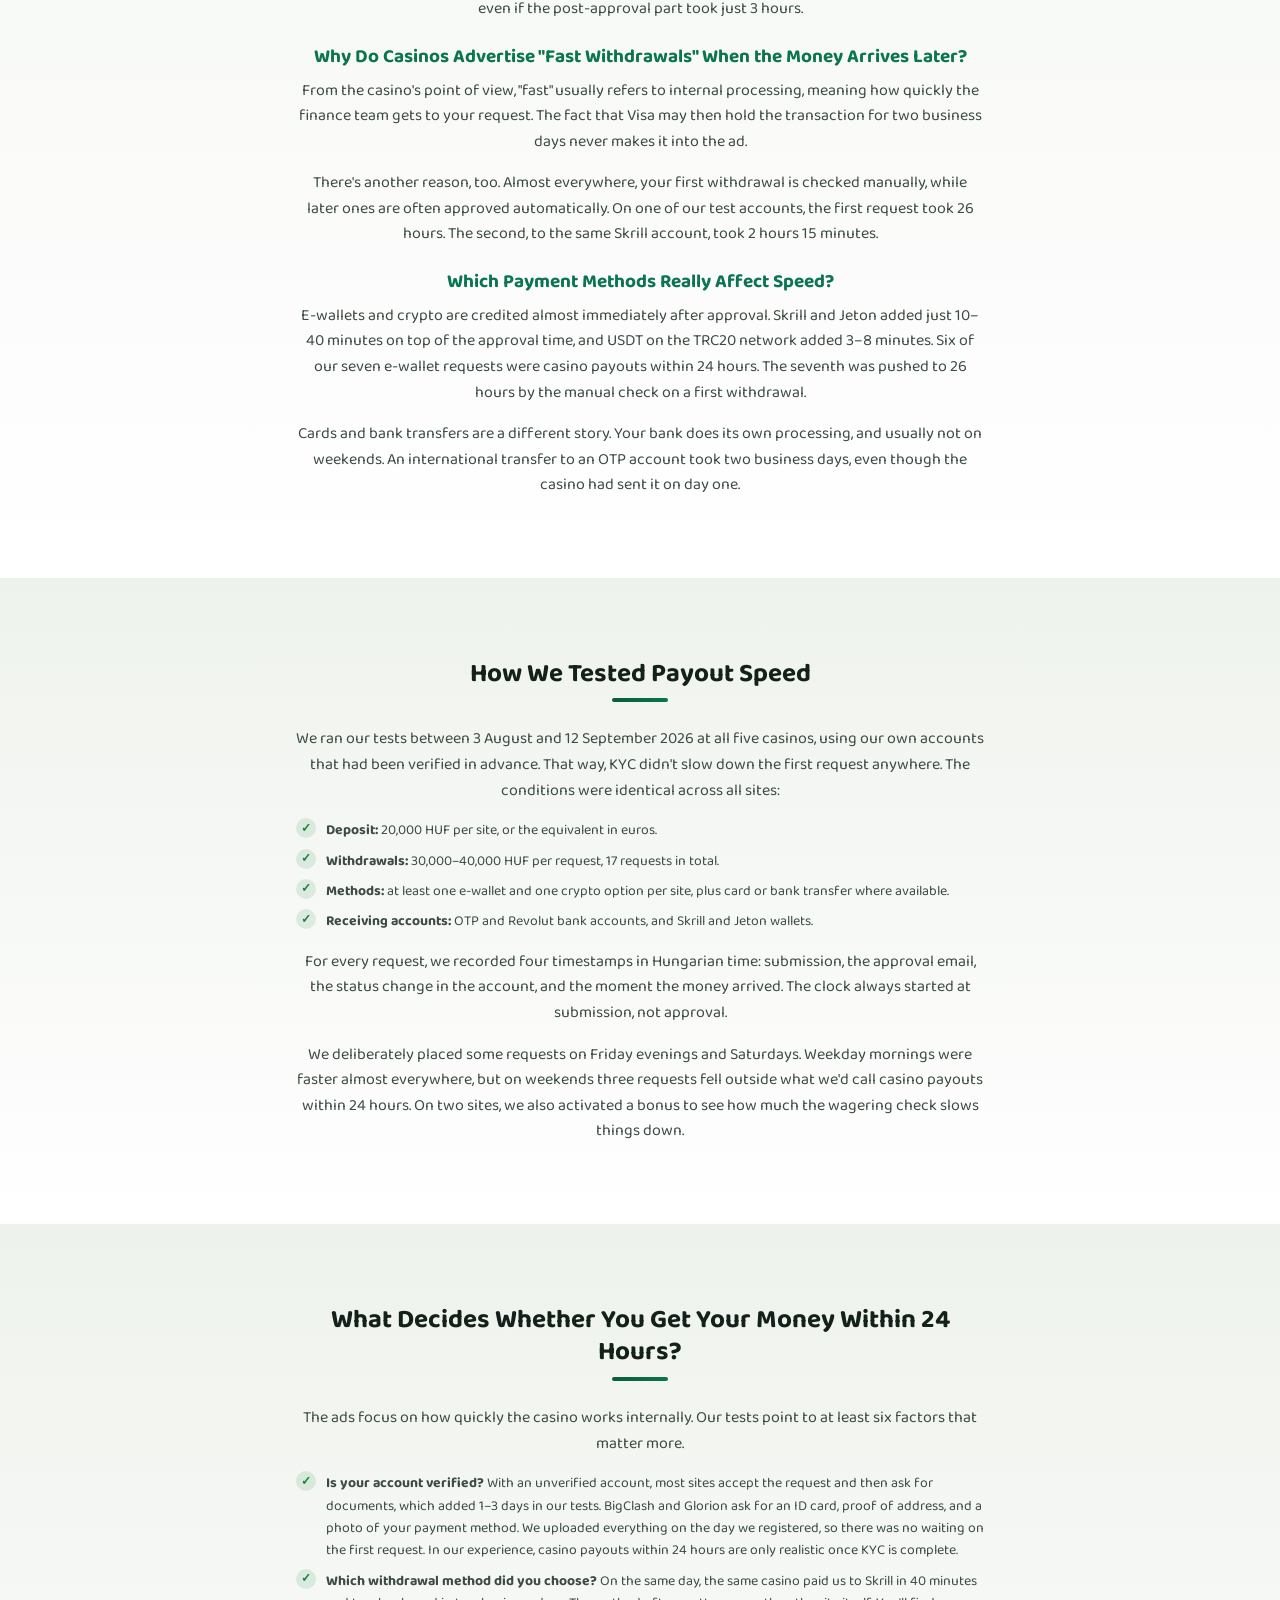
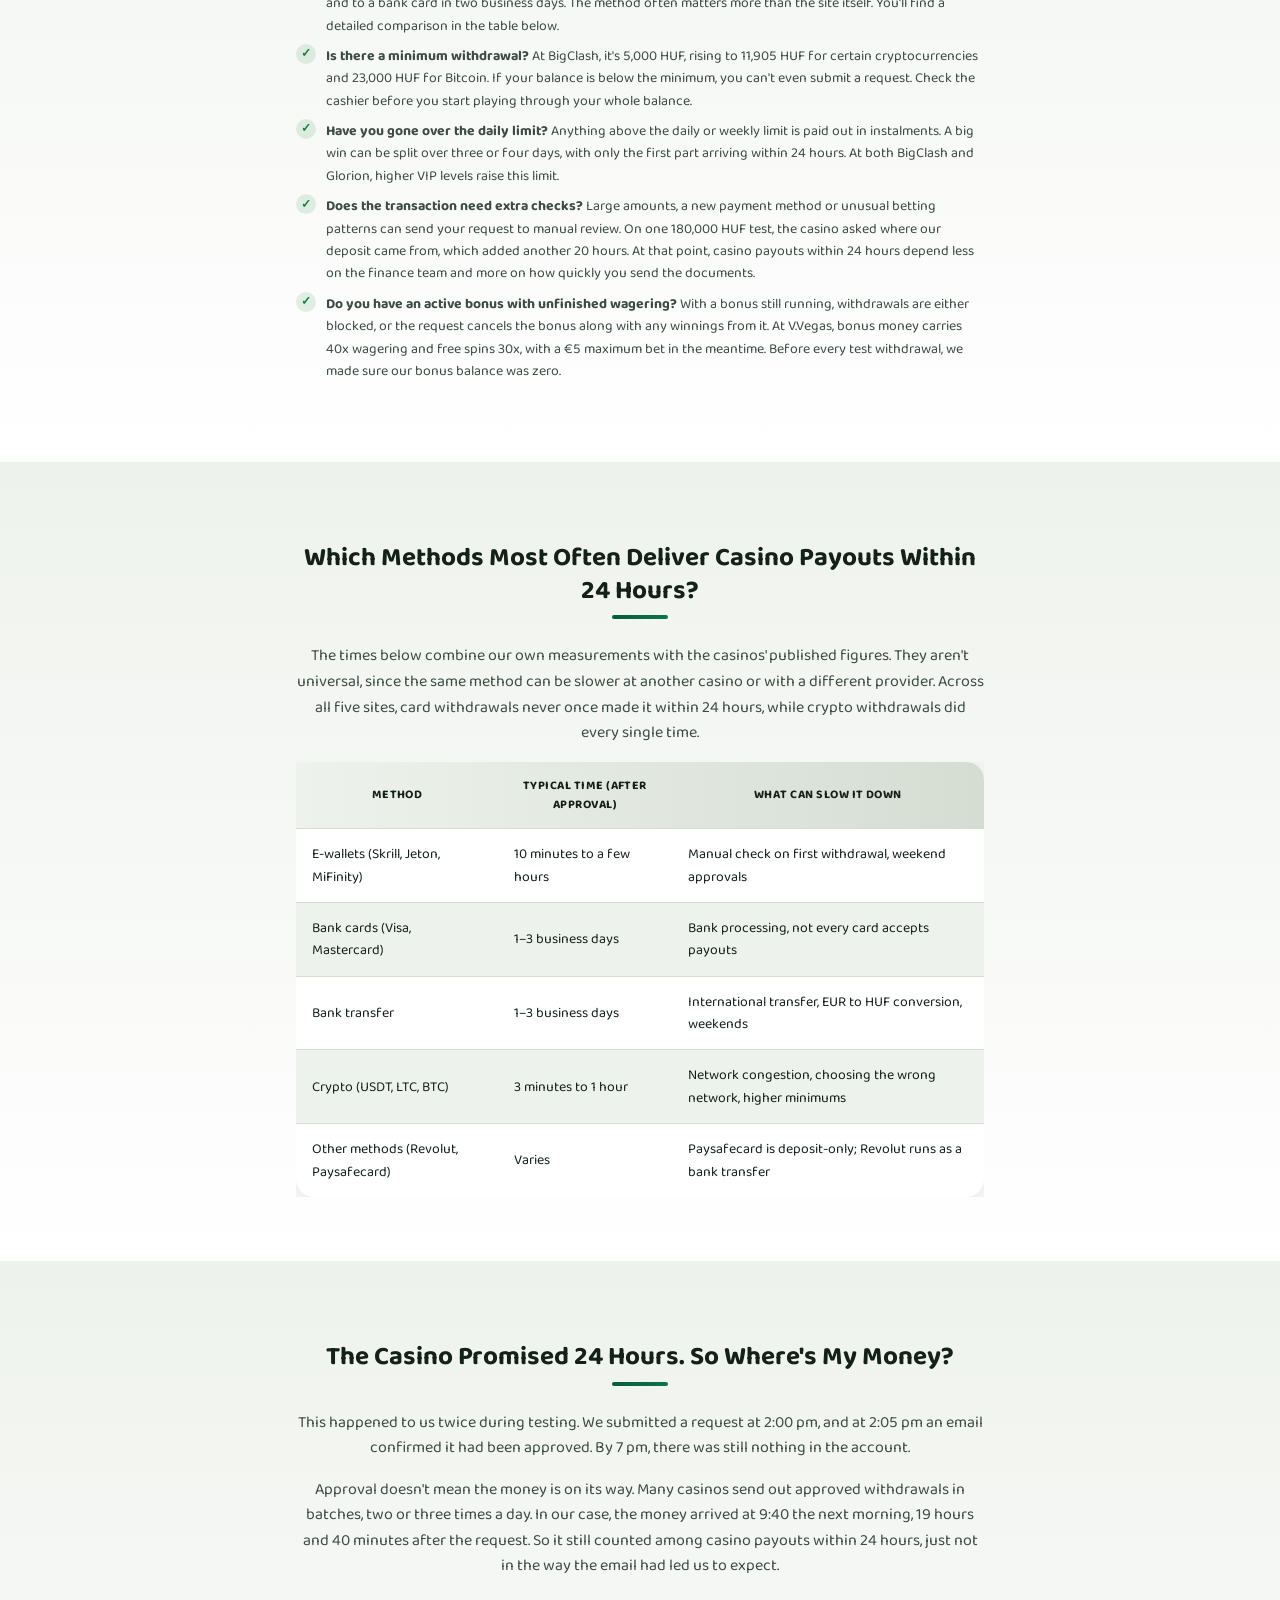
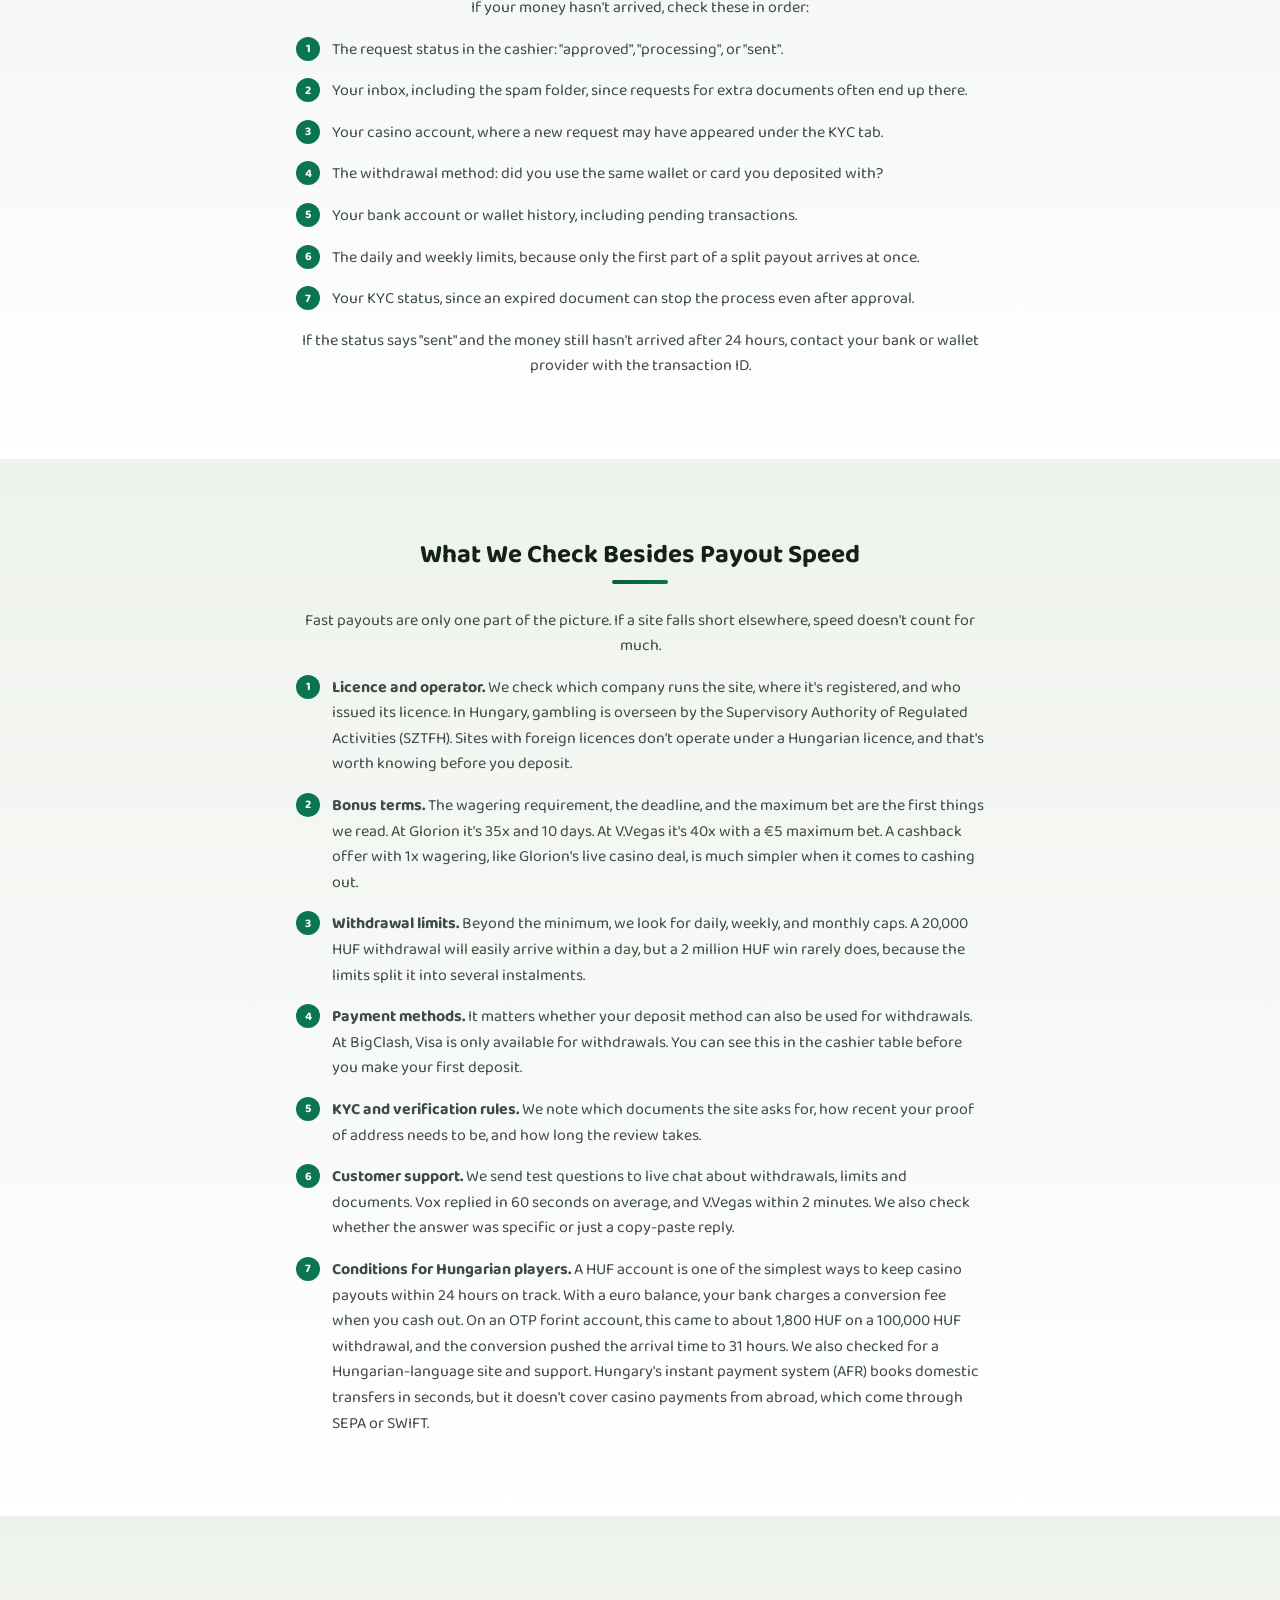
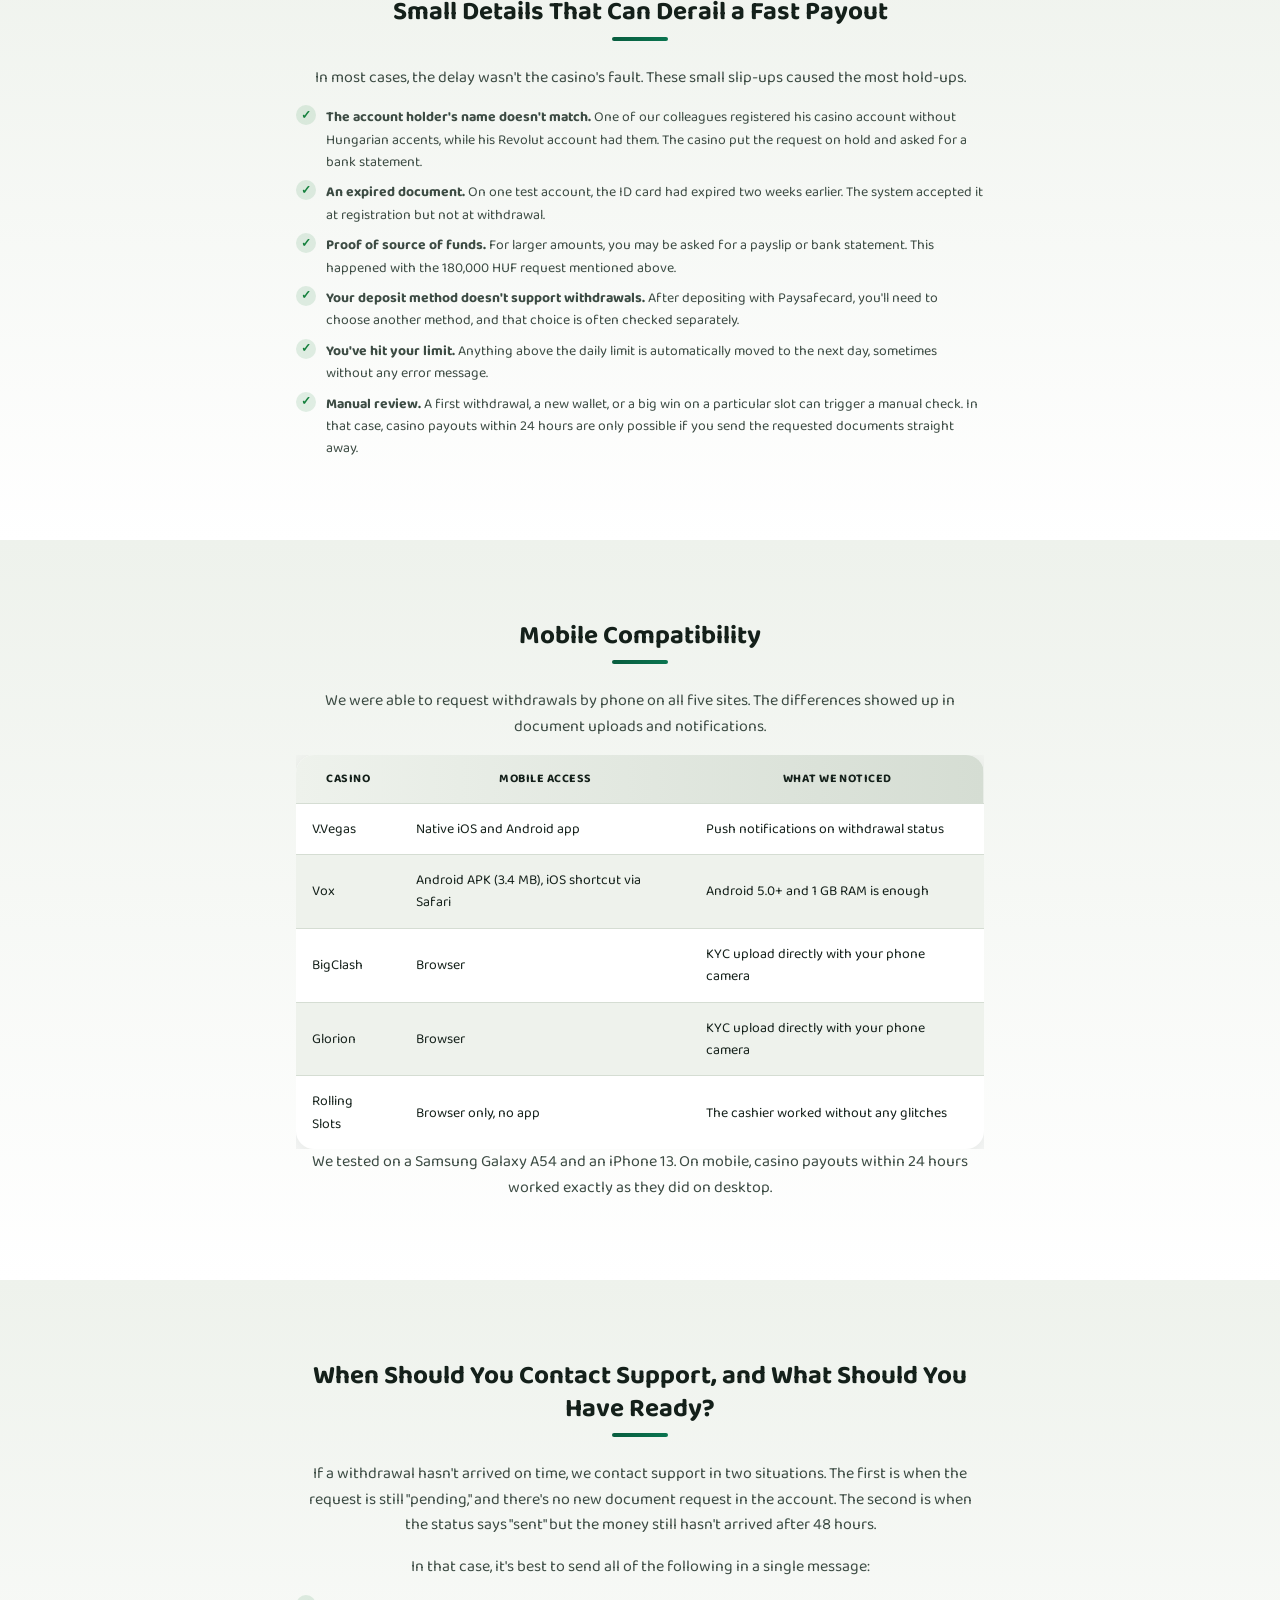
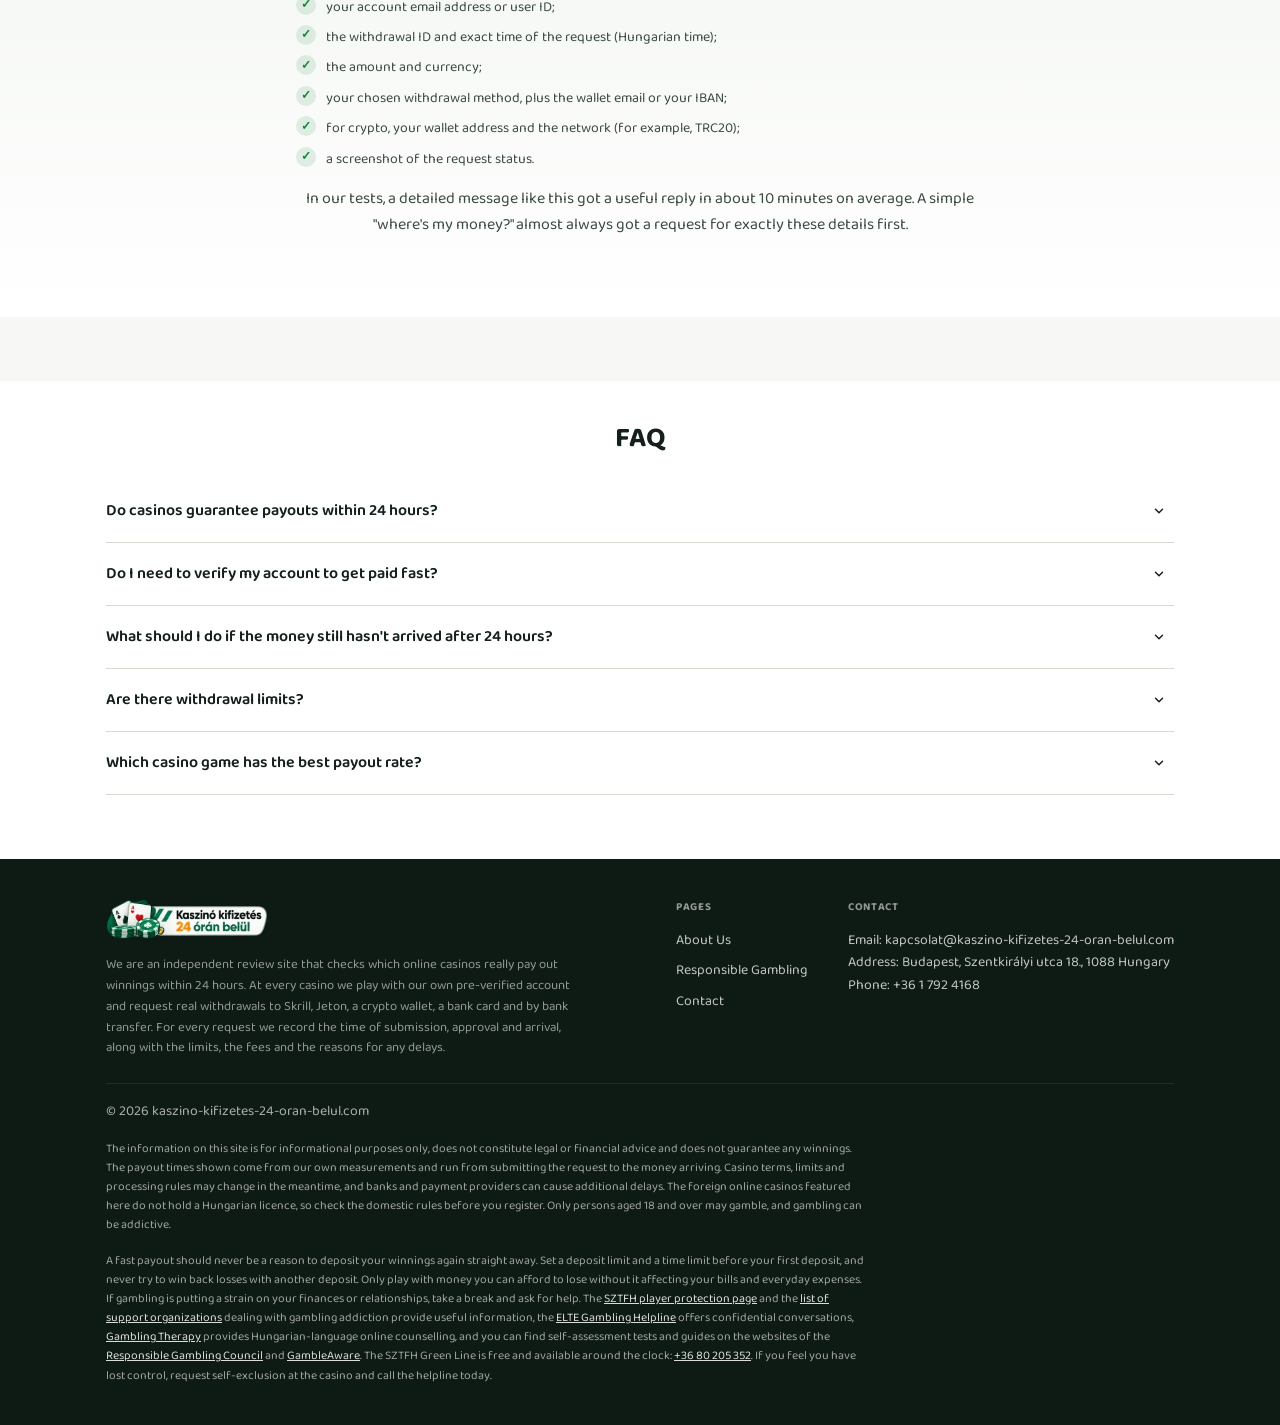
==== commit ee1e5c80: "Update contact address and phone in footer Co-Authored-By: Claude Opus 5.5 <noreply@anthropic.com>" ====
--- a/en-hu/index.html
+++ b/en-hu/index.html
@@ -1124,8 +1124,8 @@
           <span class="site-footer__col-title">Contact</span>
           <address class="site-footer__address">
             Email: <a class="site-footer__link" href="mailto:kapcsolat@kaszino-kifizetes-24-oran-belul.com">kapcsolat@kaszino-kifizetes-24-oran-belul.com</a><br>
-            Address: Budapest, Bartók Béla út 43., 1114 Hungary<br>
-            Phone: <a class="site-footer__link" href="tel:+3613852917">+36 1 385 2917</a>
+            Address: Budapest, Szentkirályi utca 18., 1088 Hungary<br>
+            Phone: <a class="site-footer__link" href="tel:+3617924168">+36 1 792 4168</a>
           </address>
         </div>
       </nav>
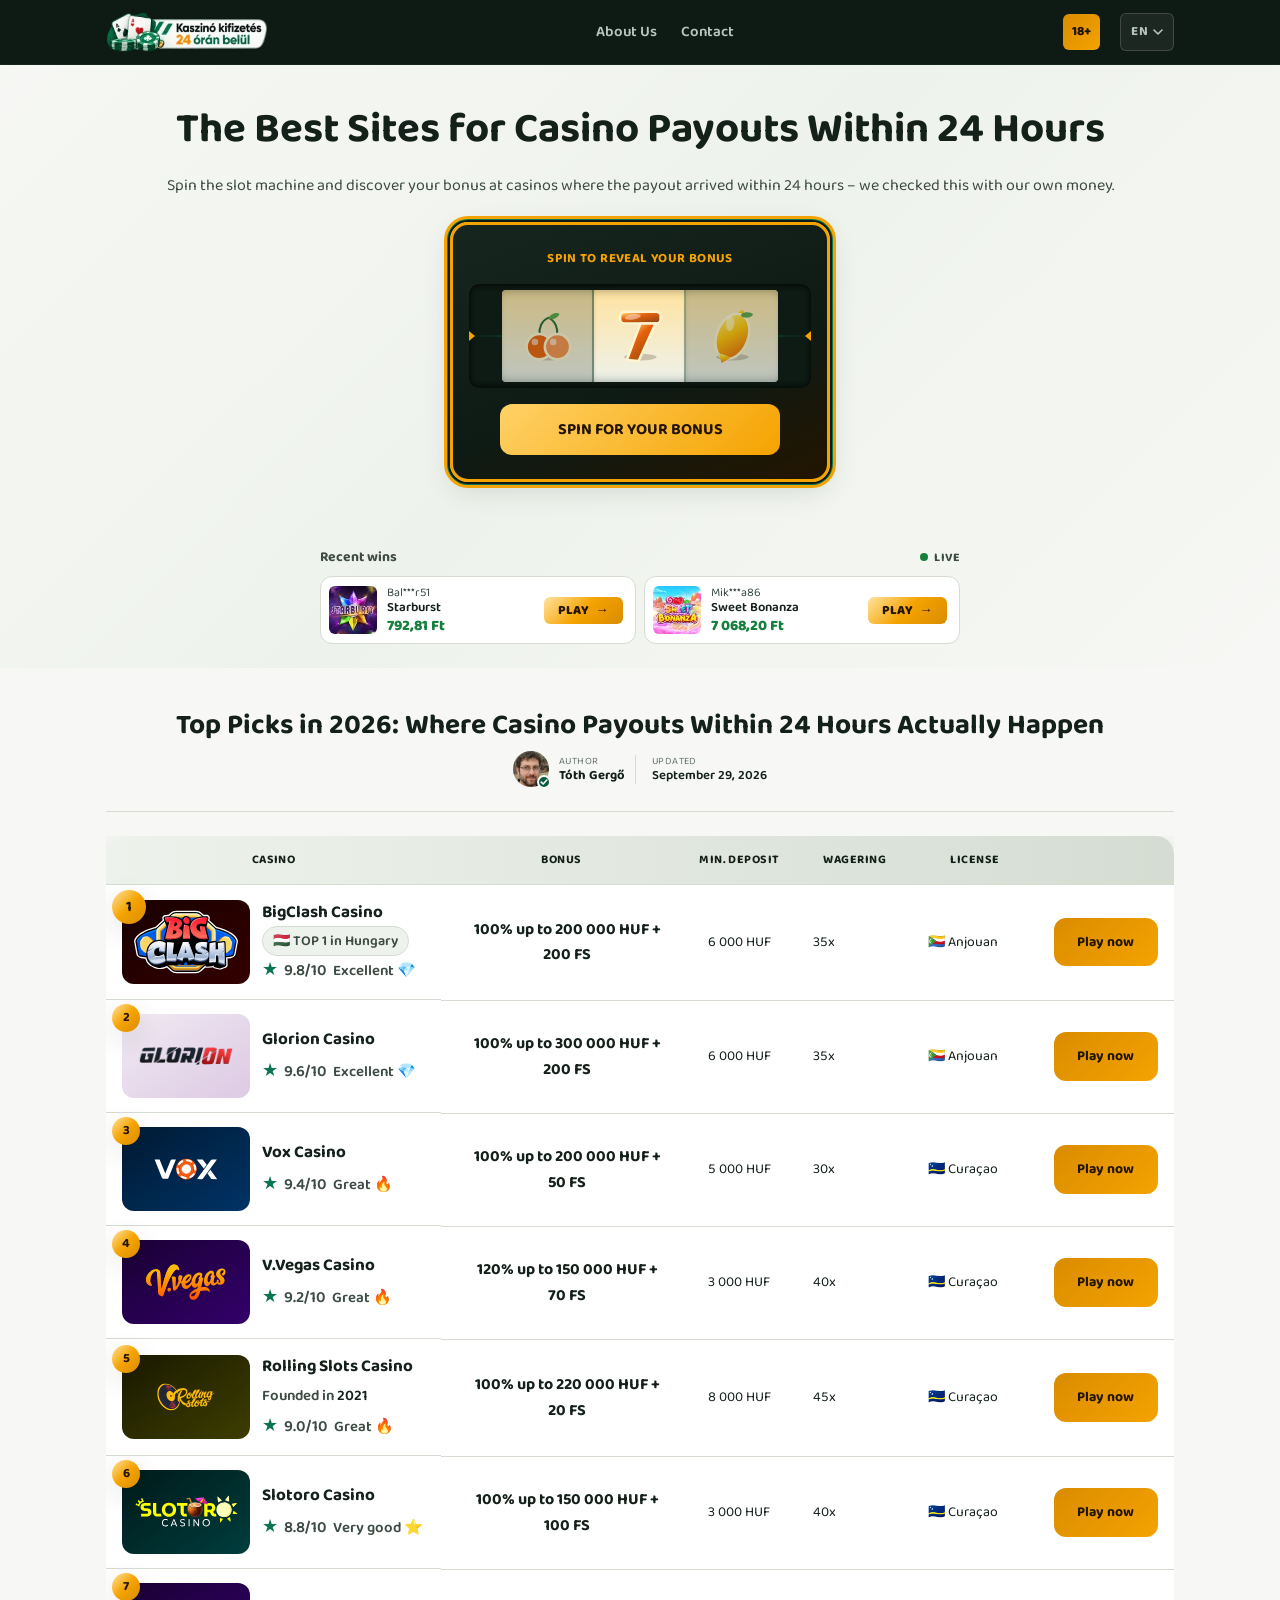
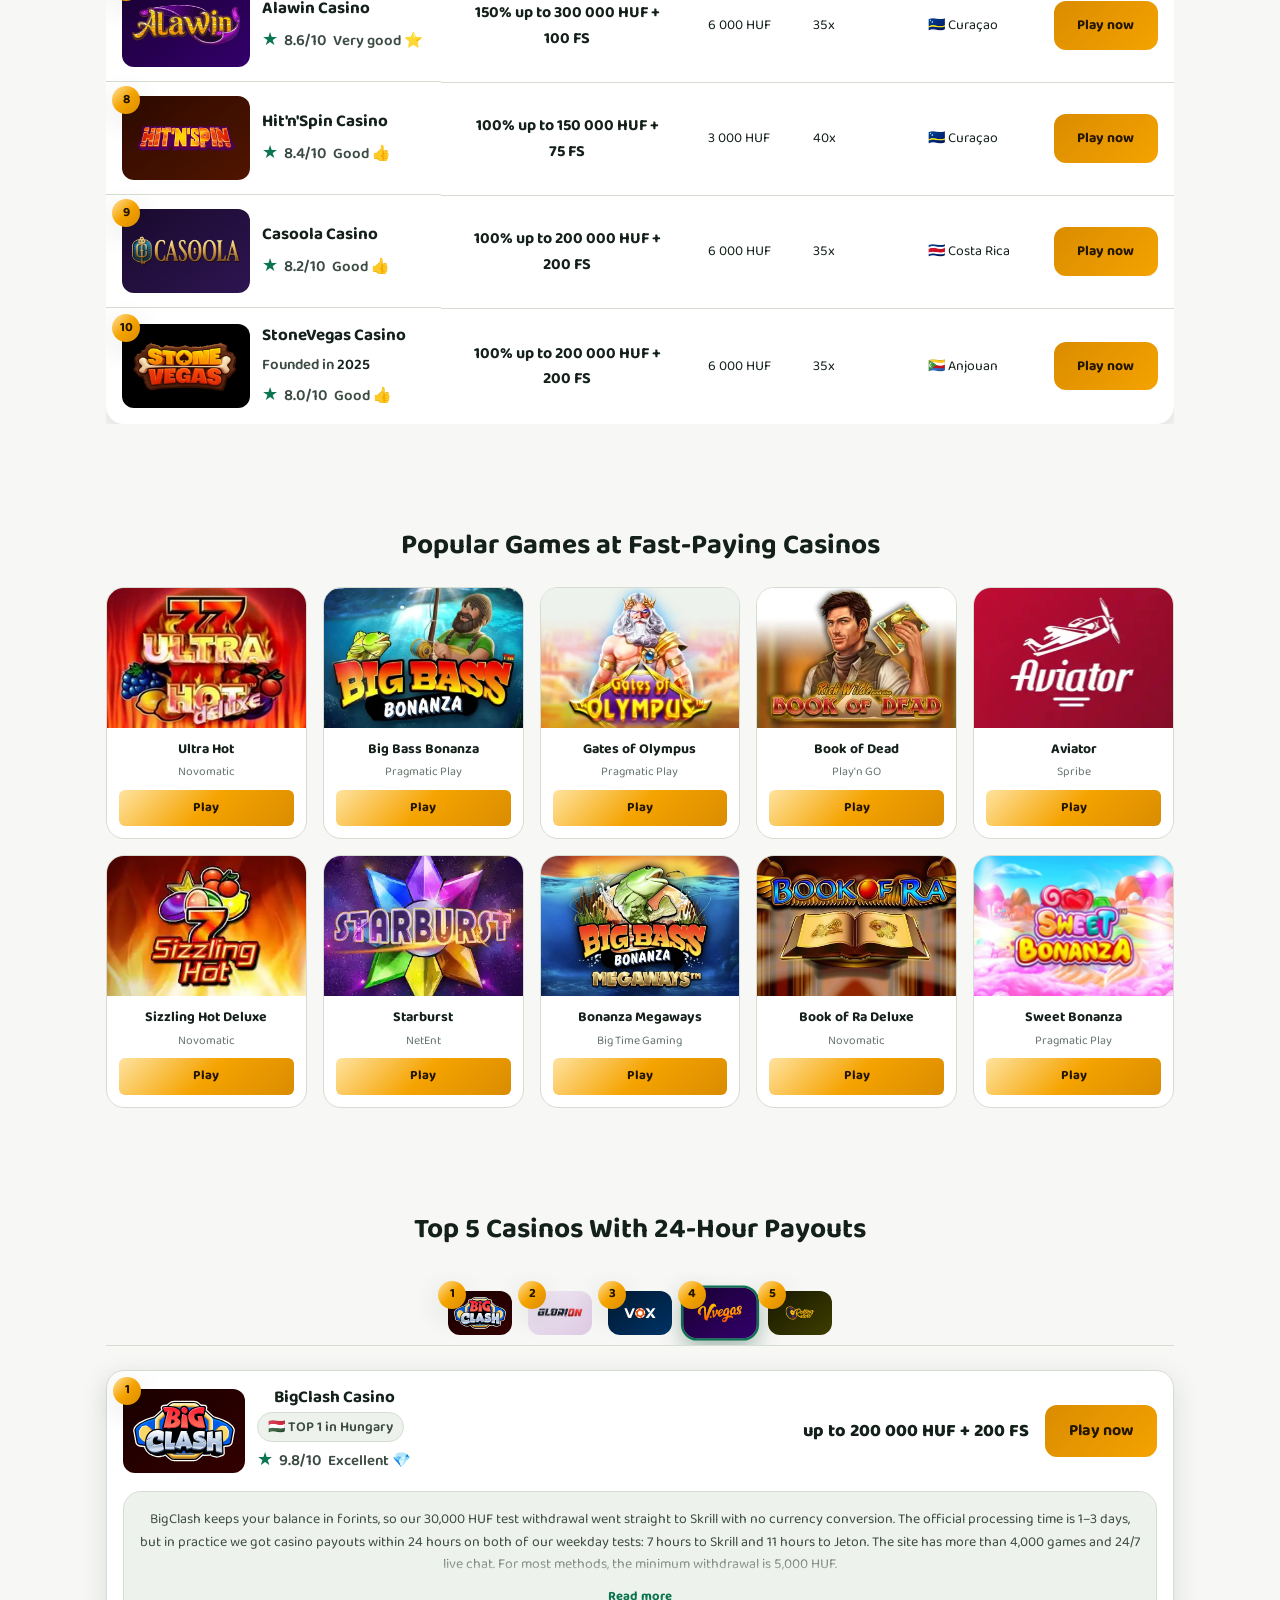
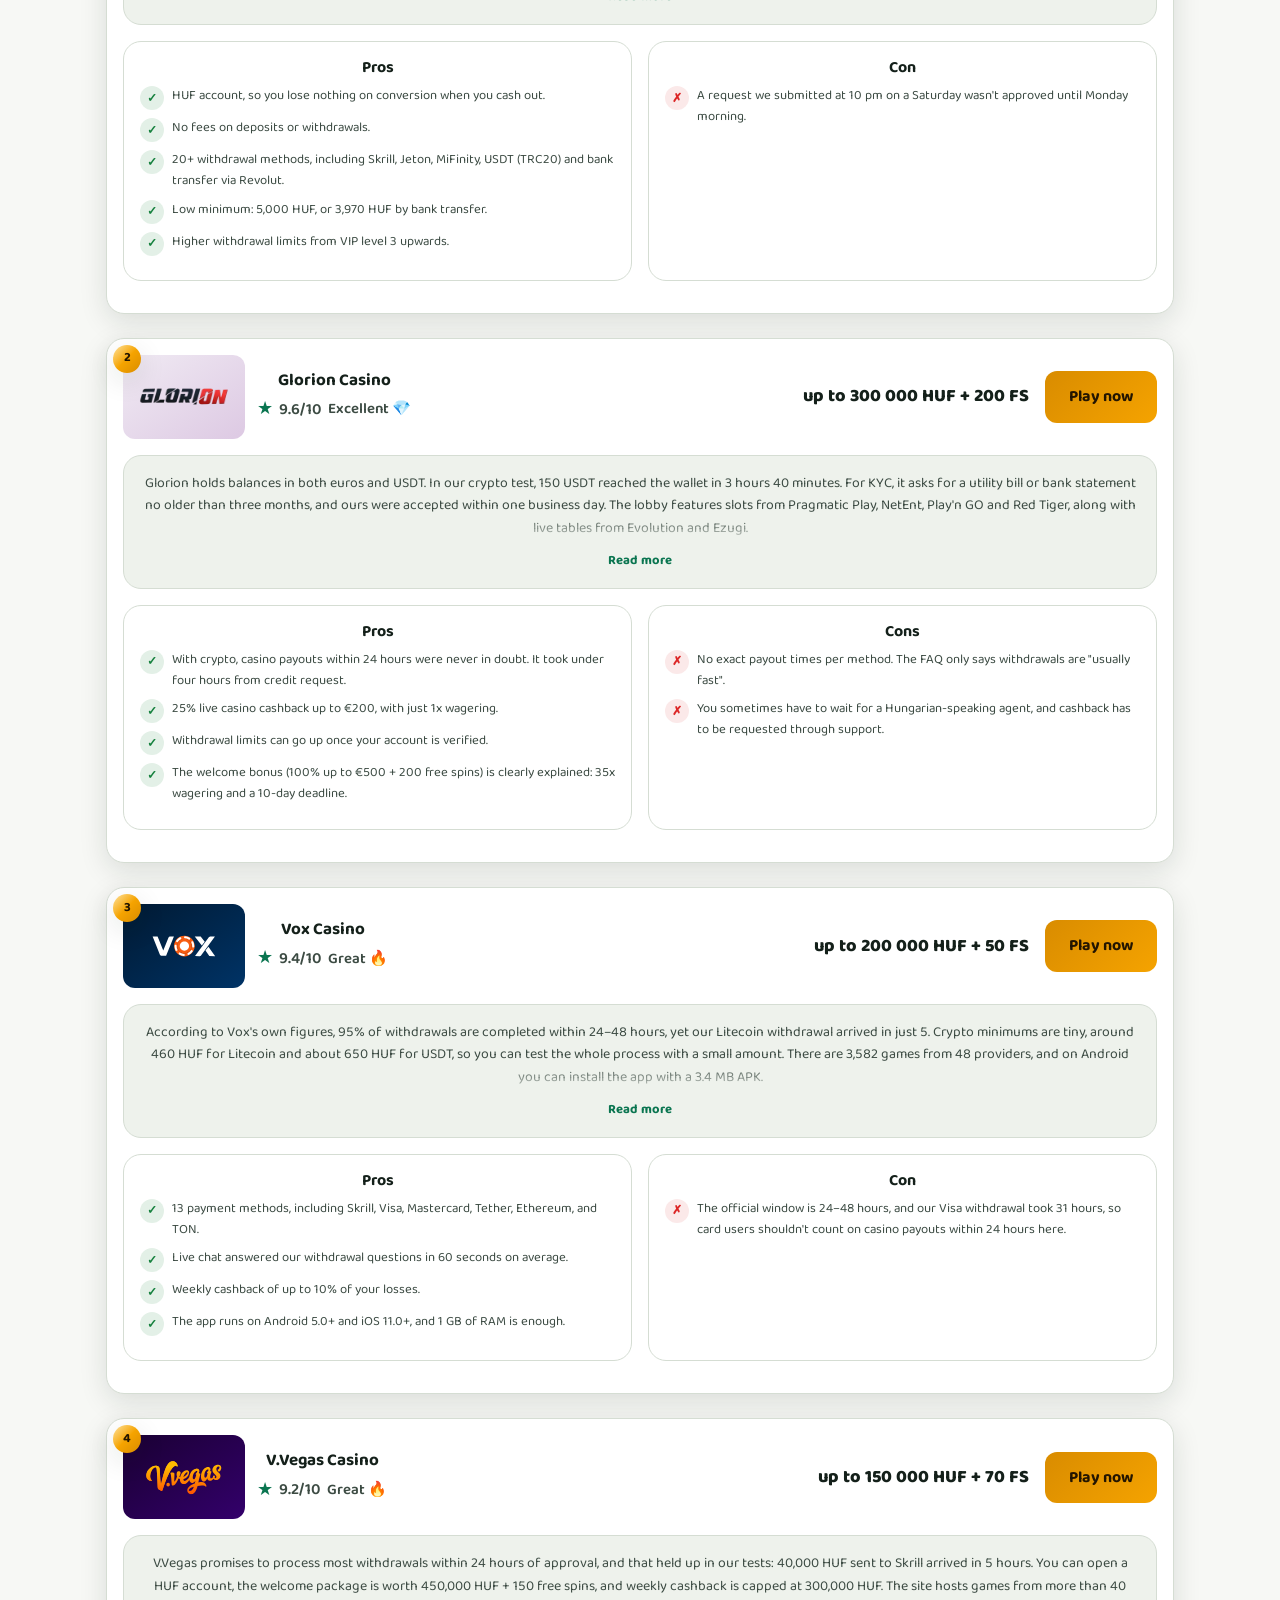
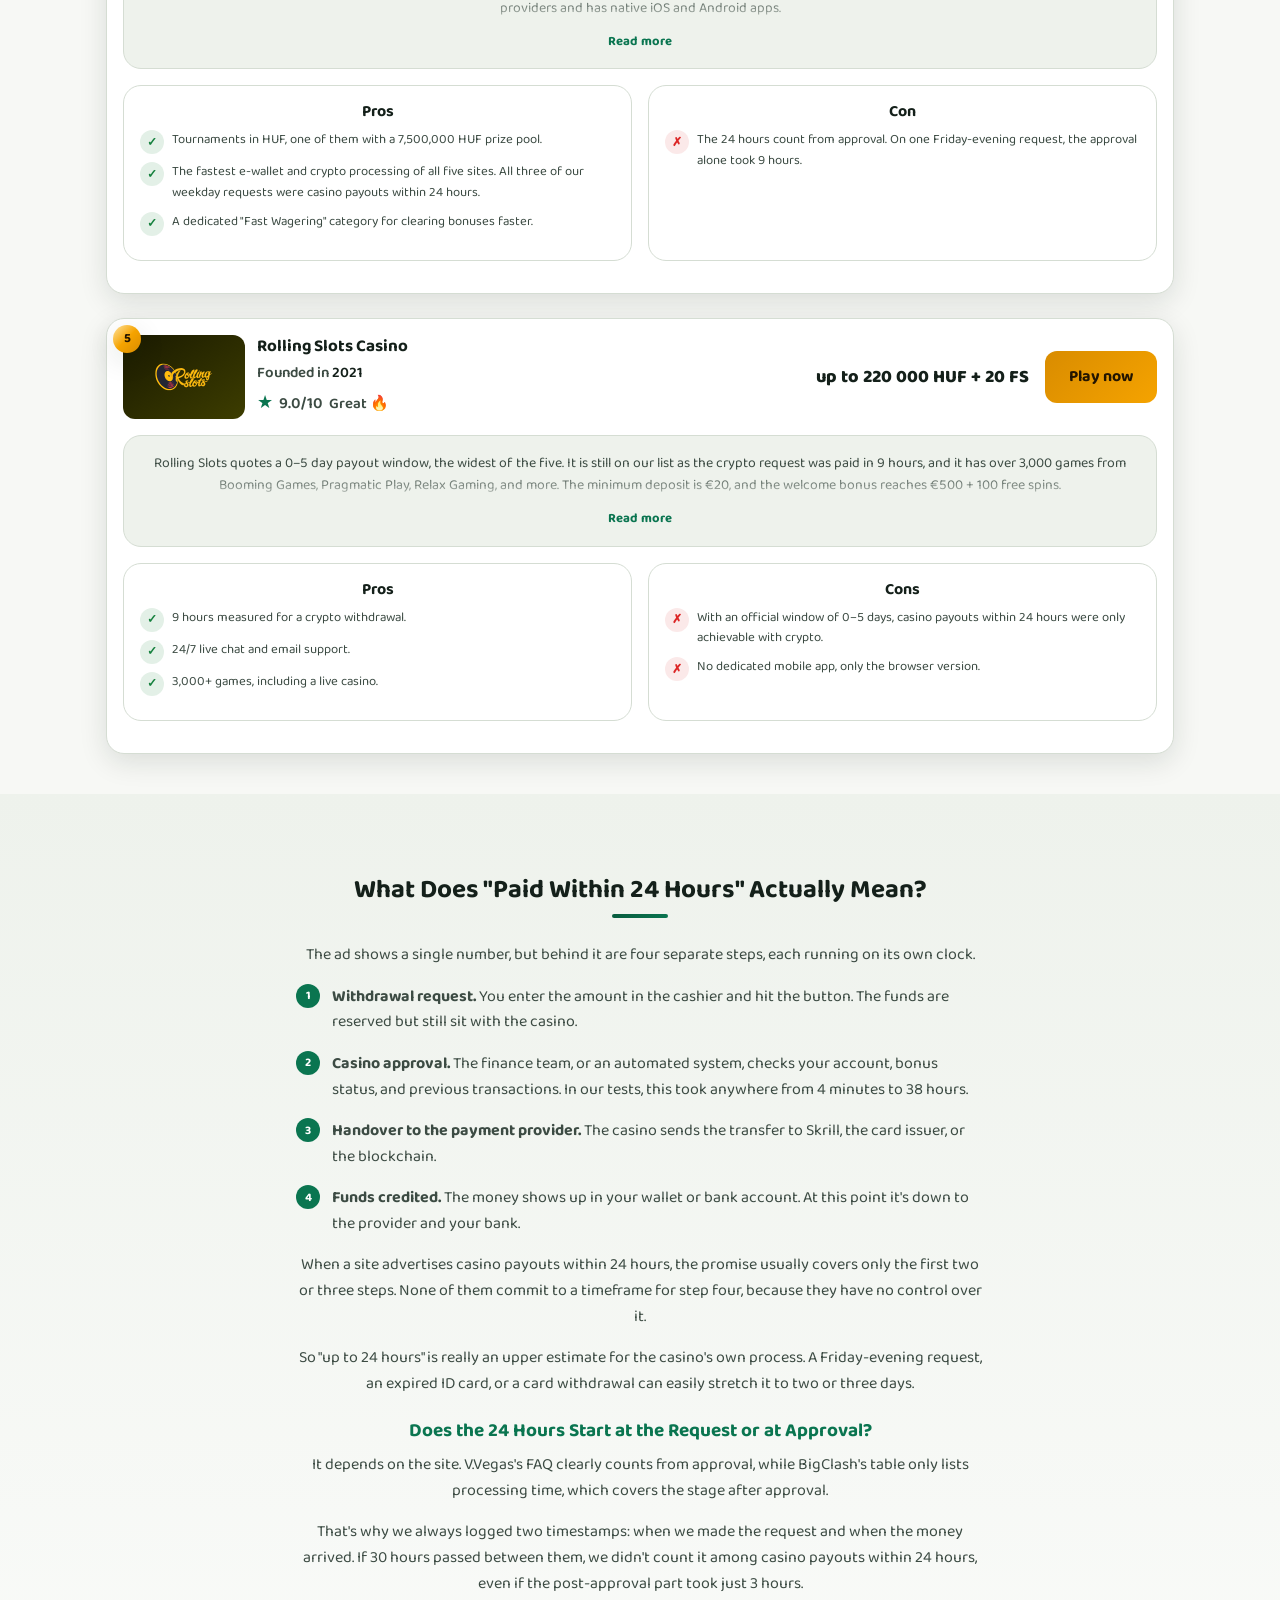
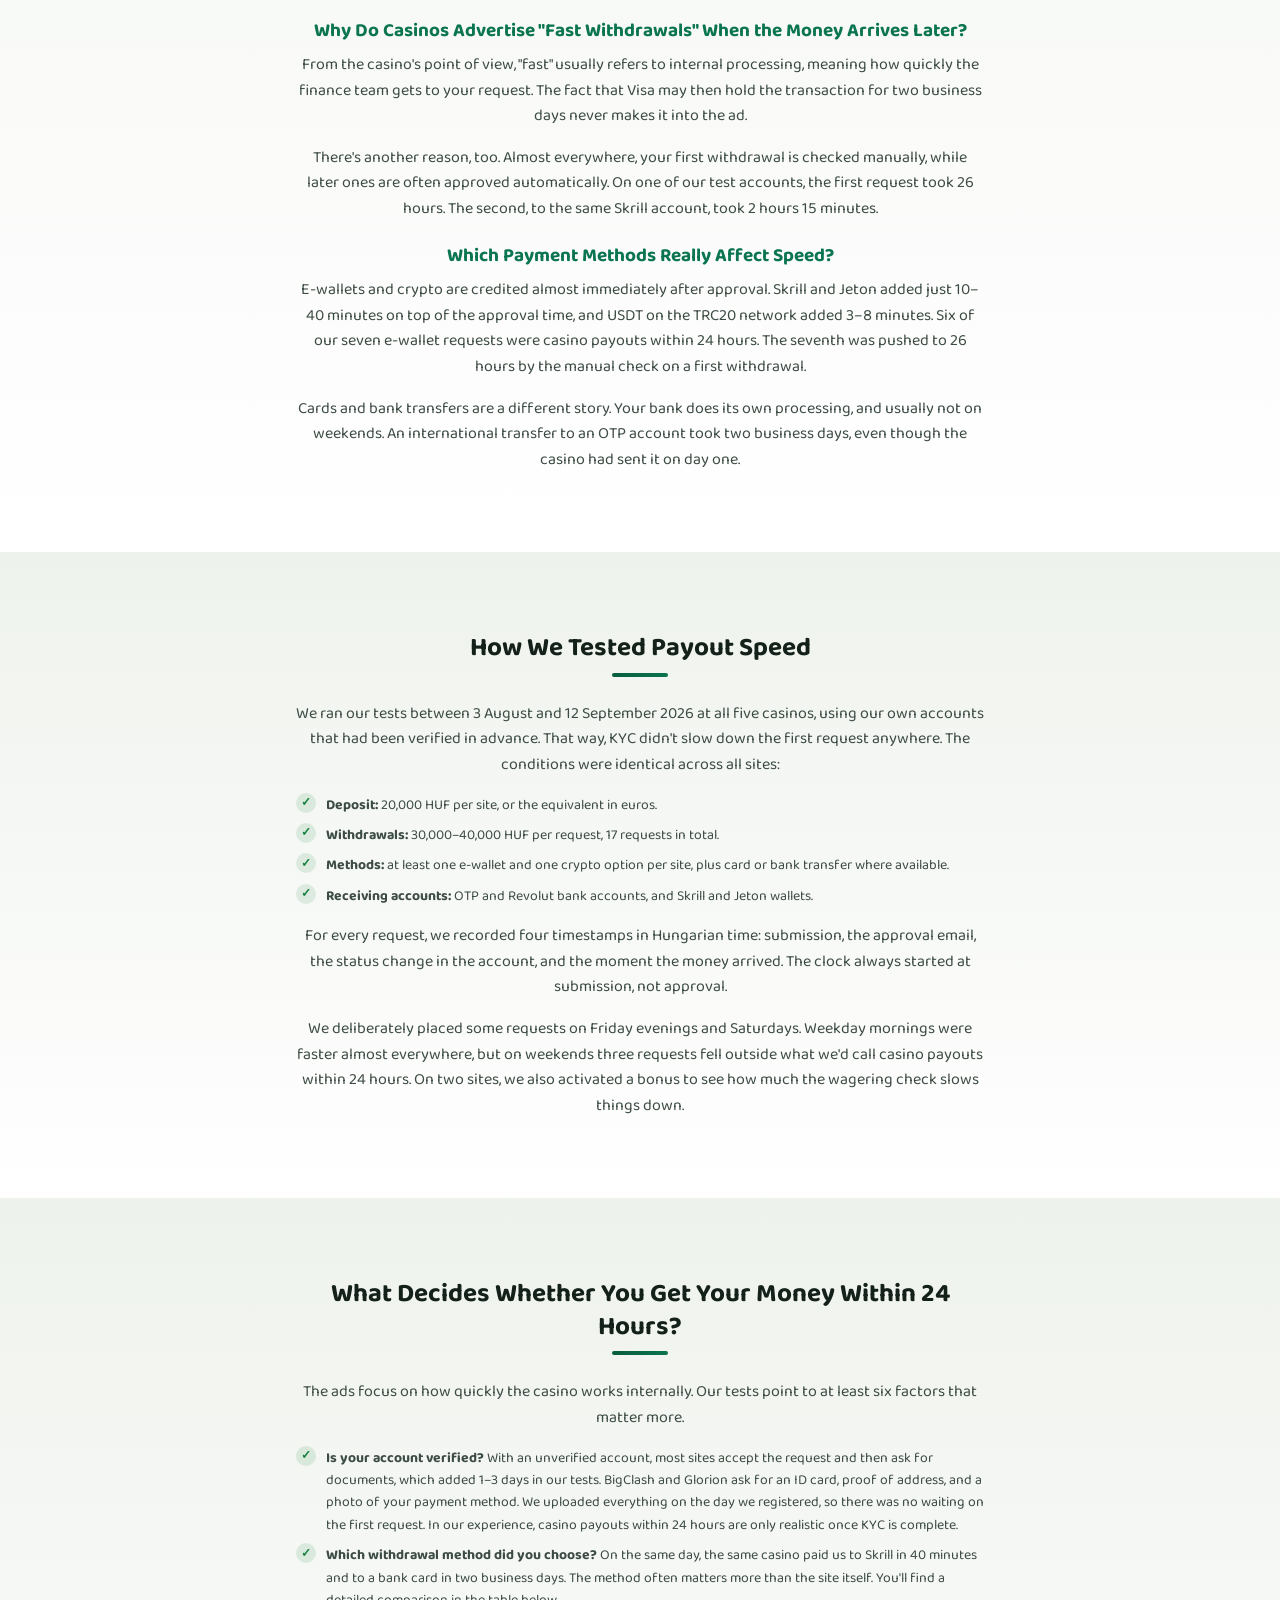
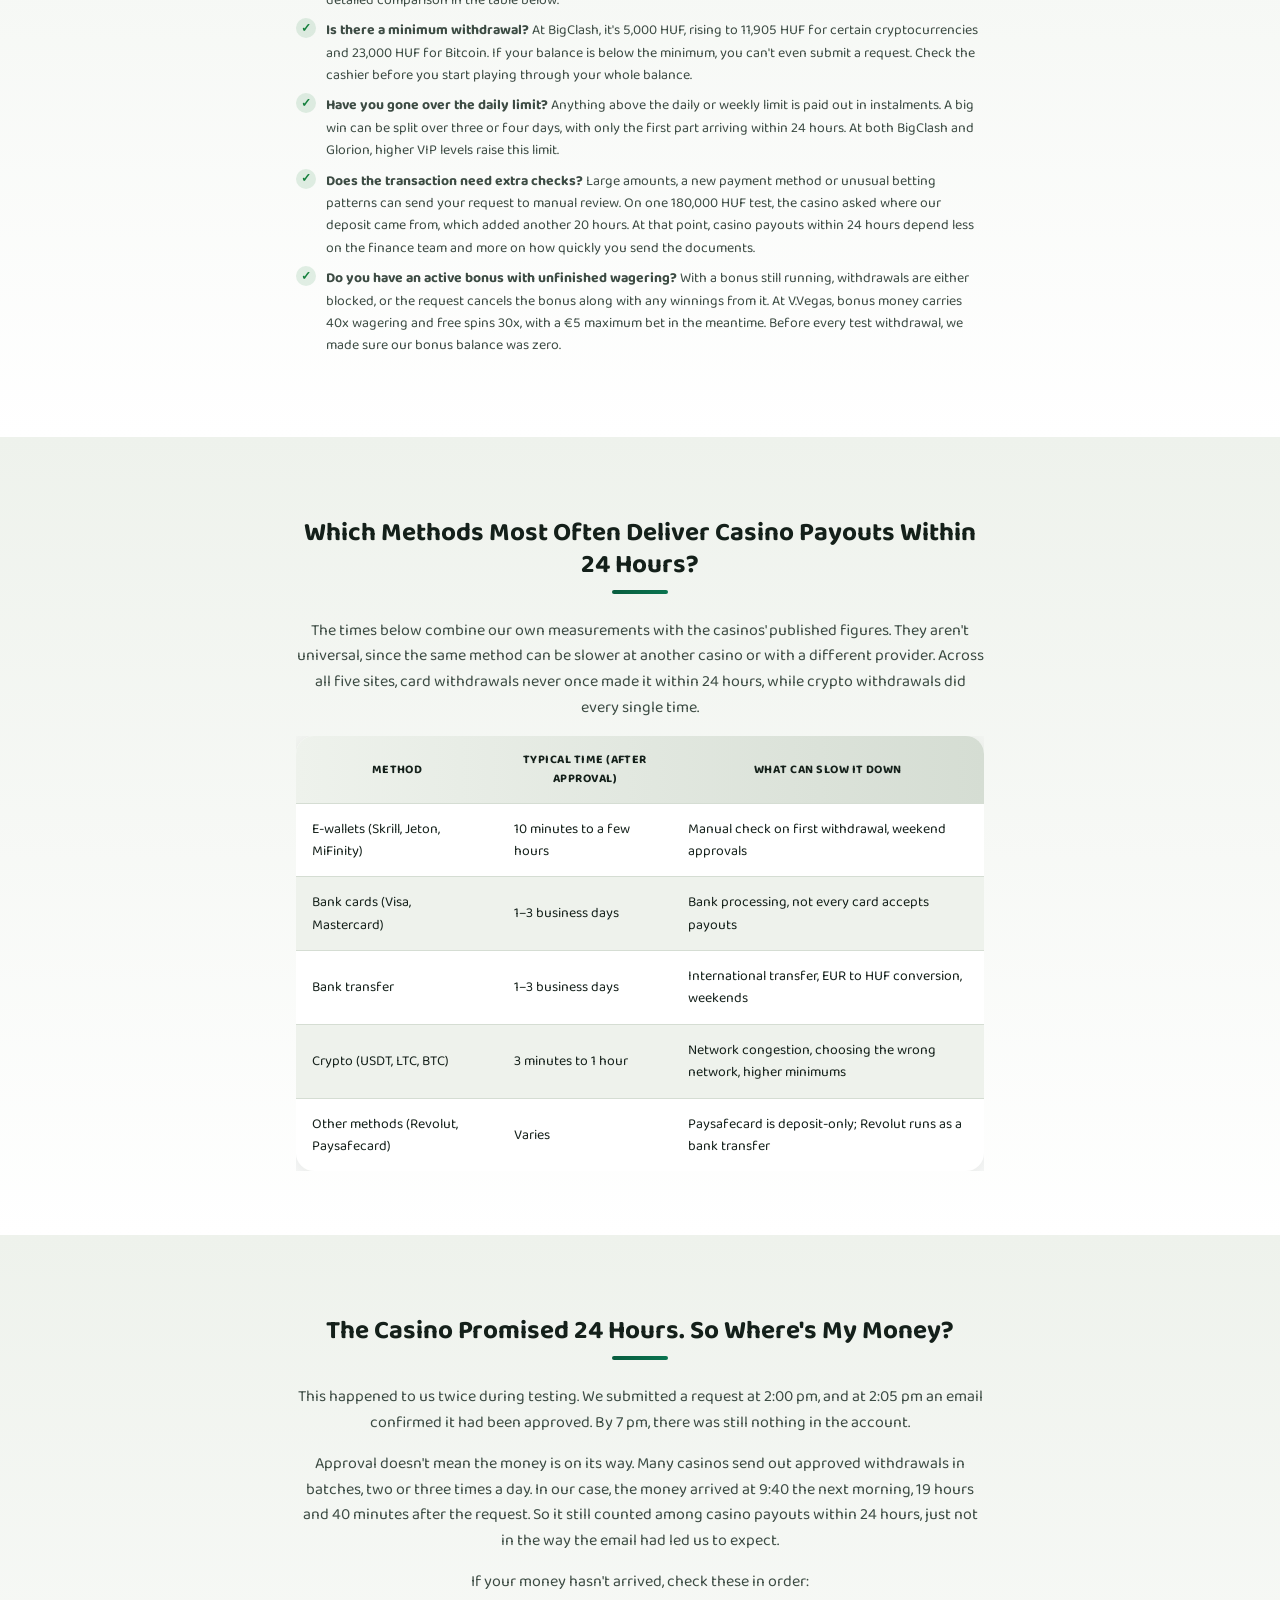
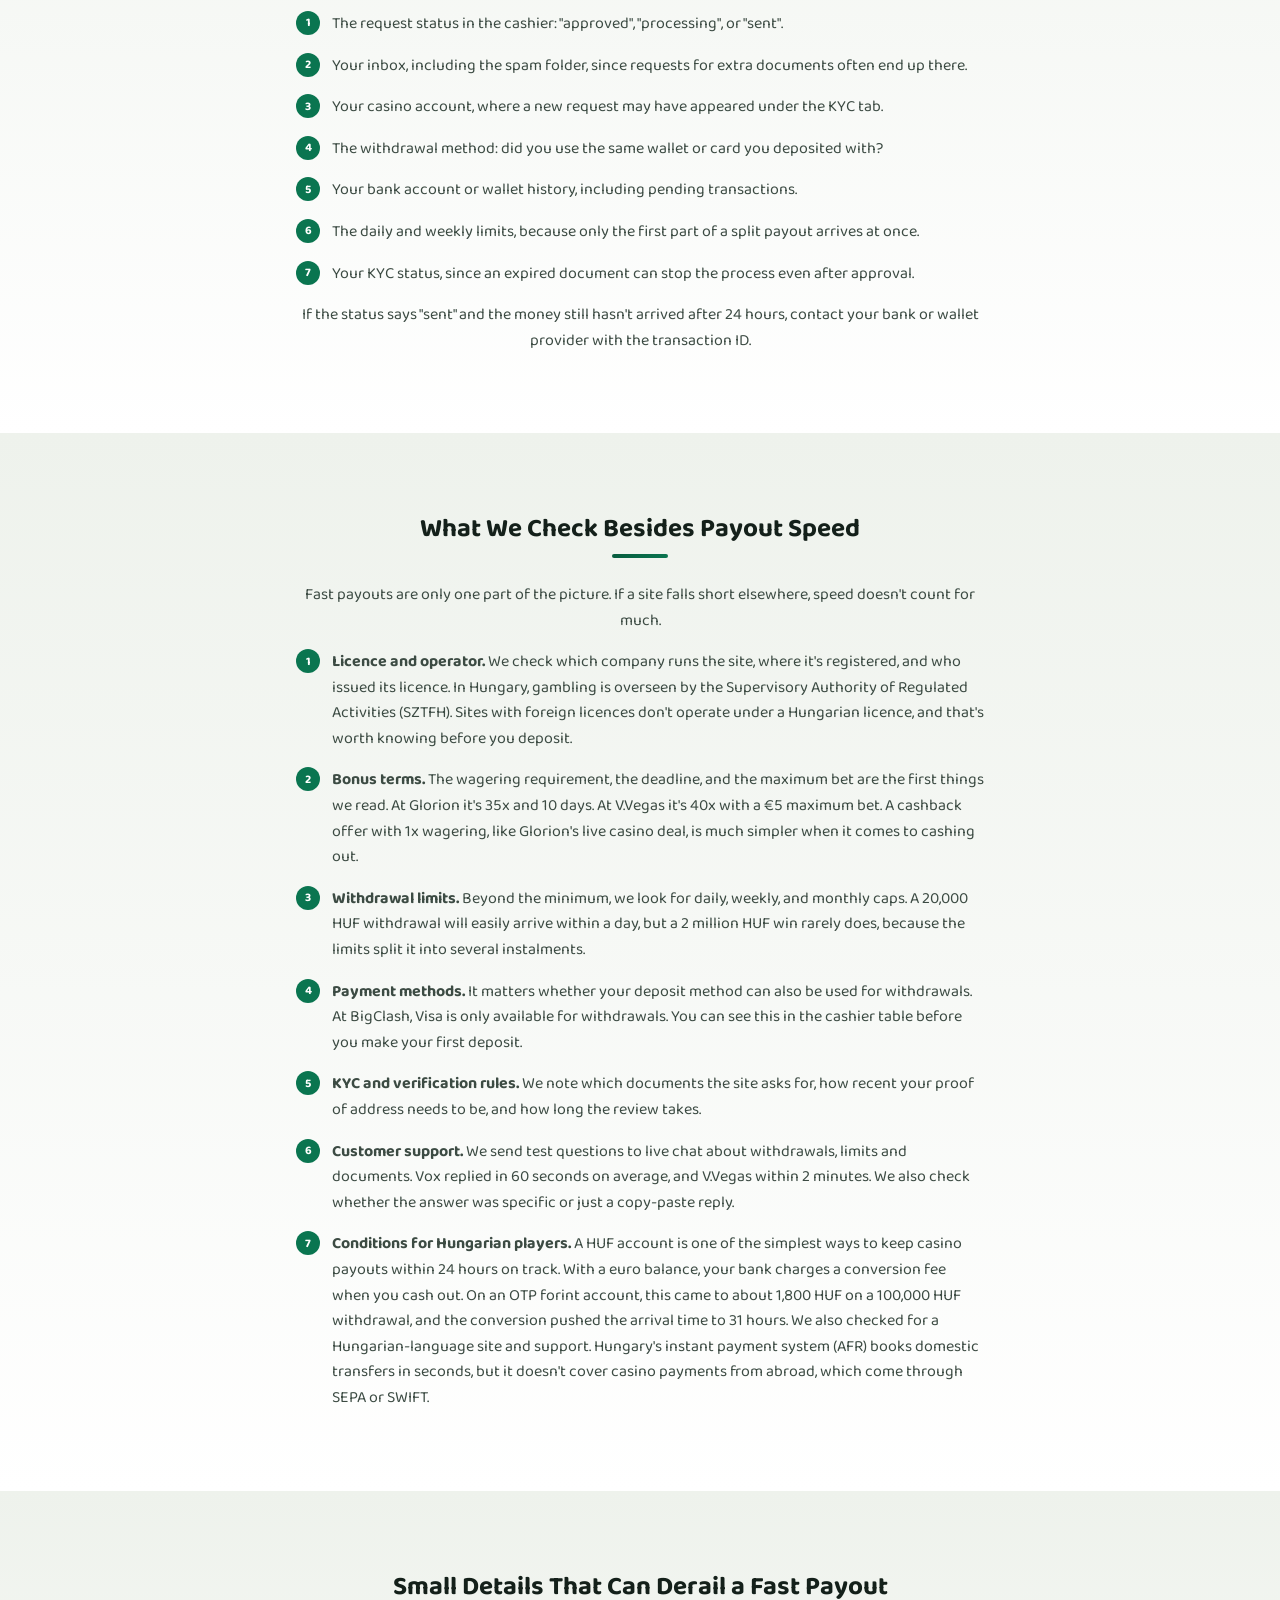
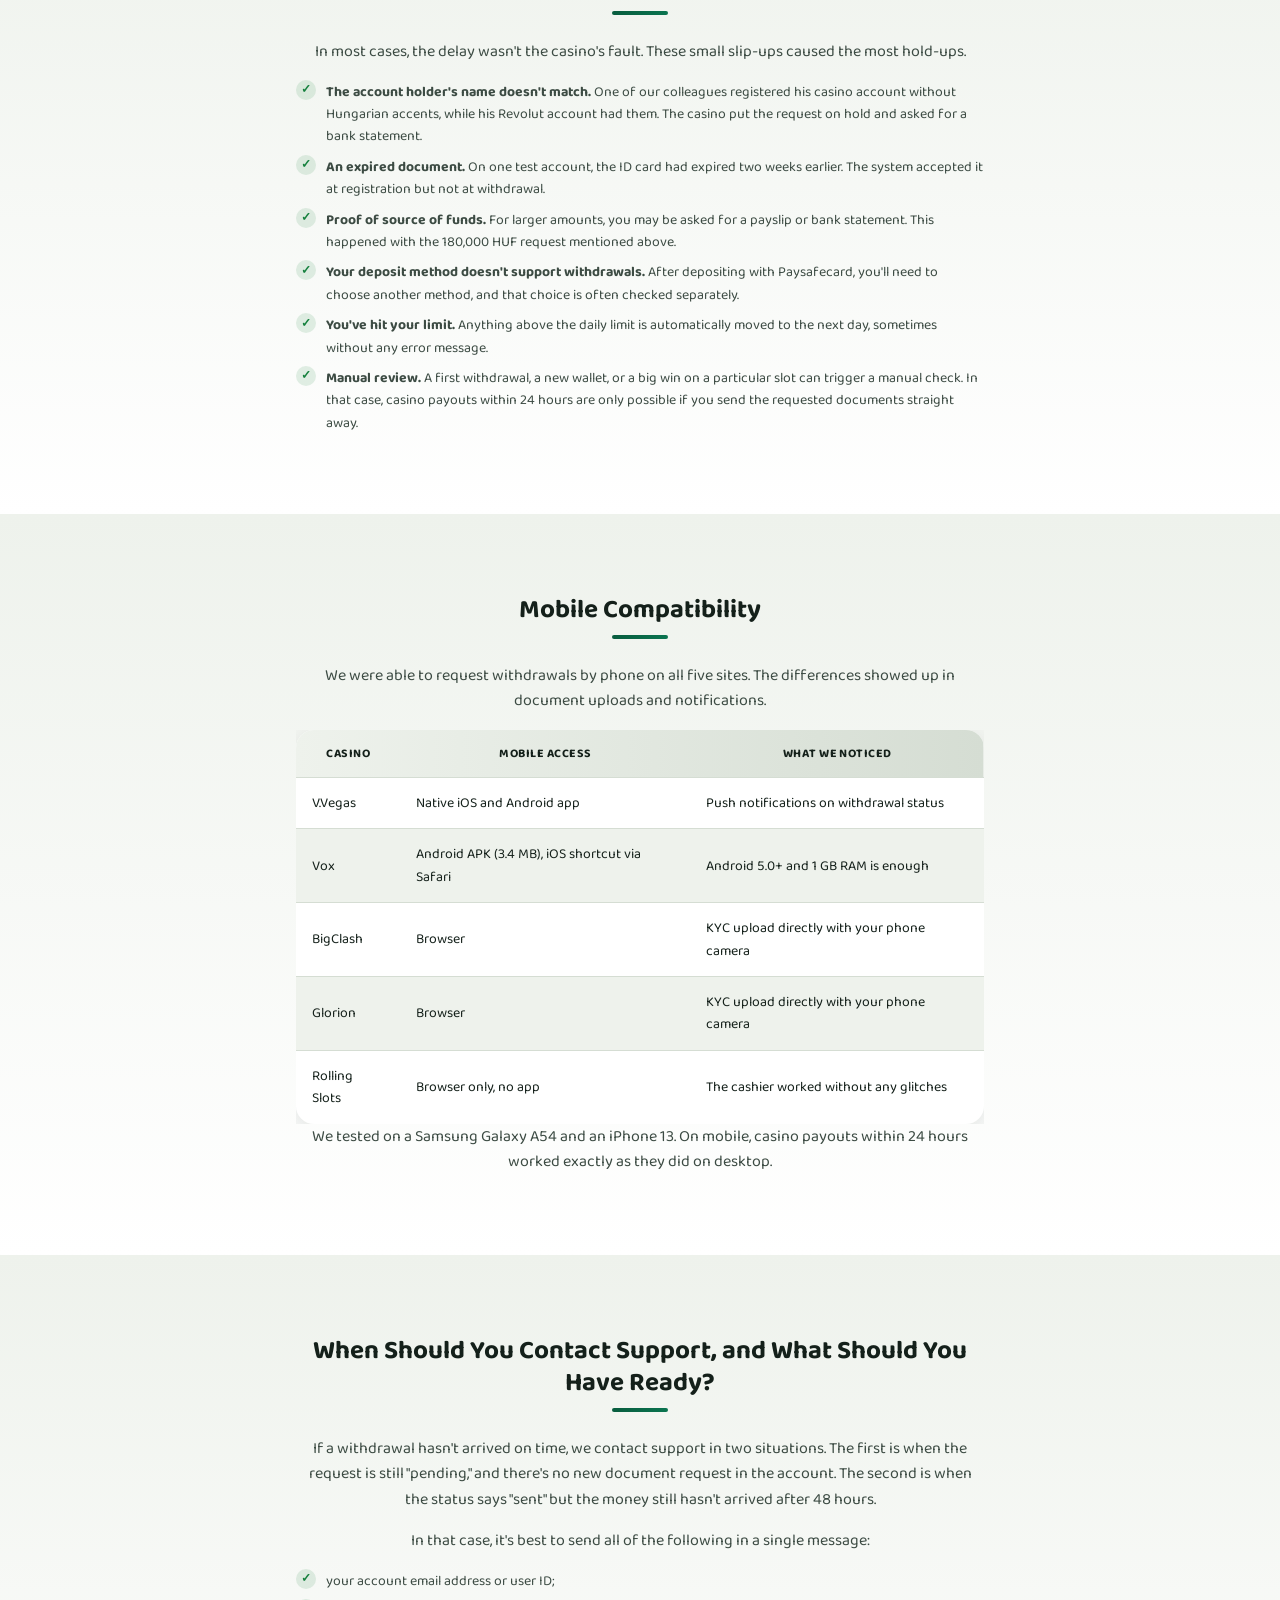
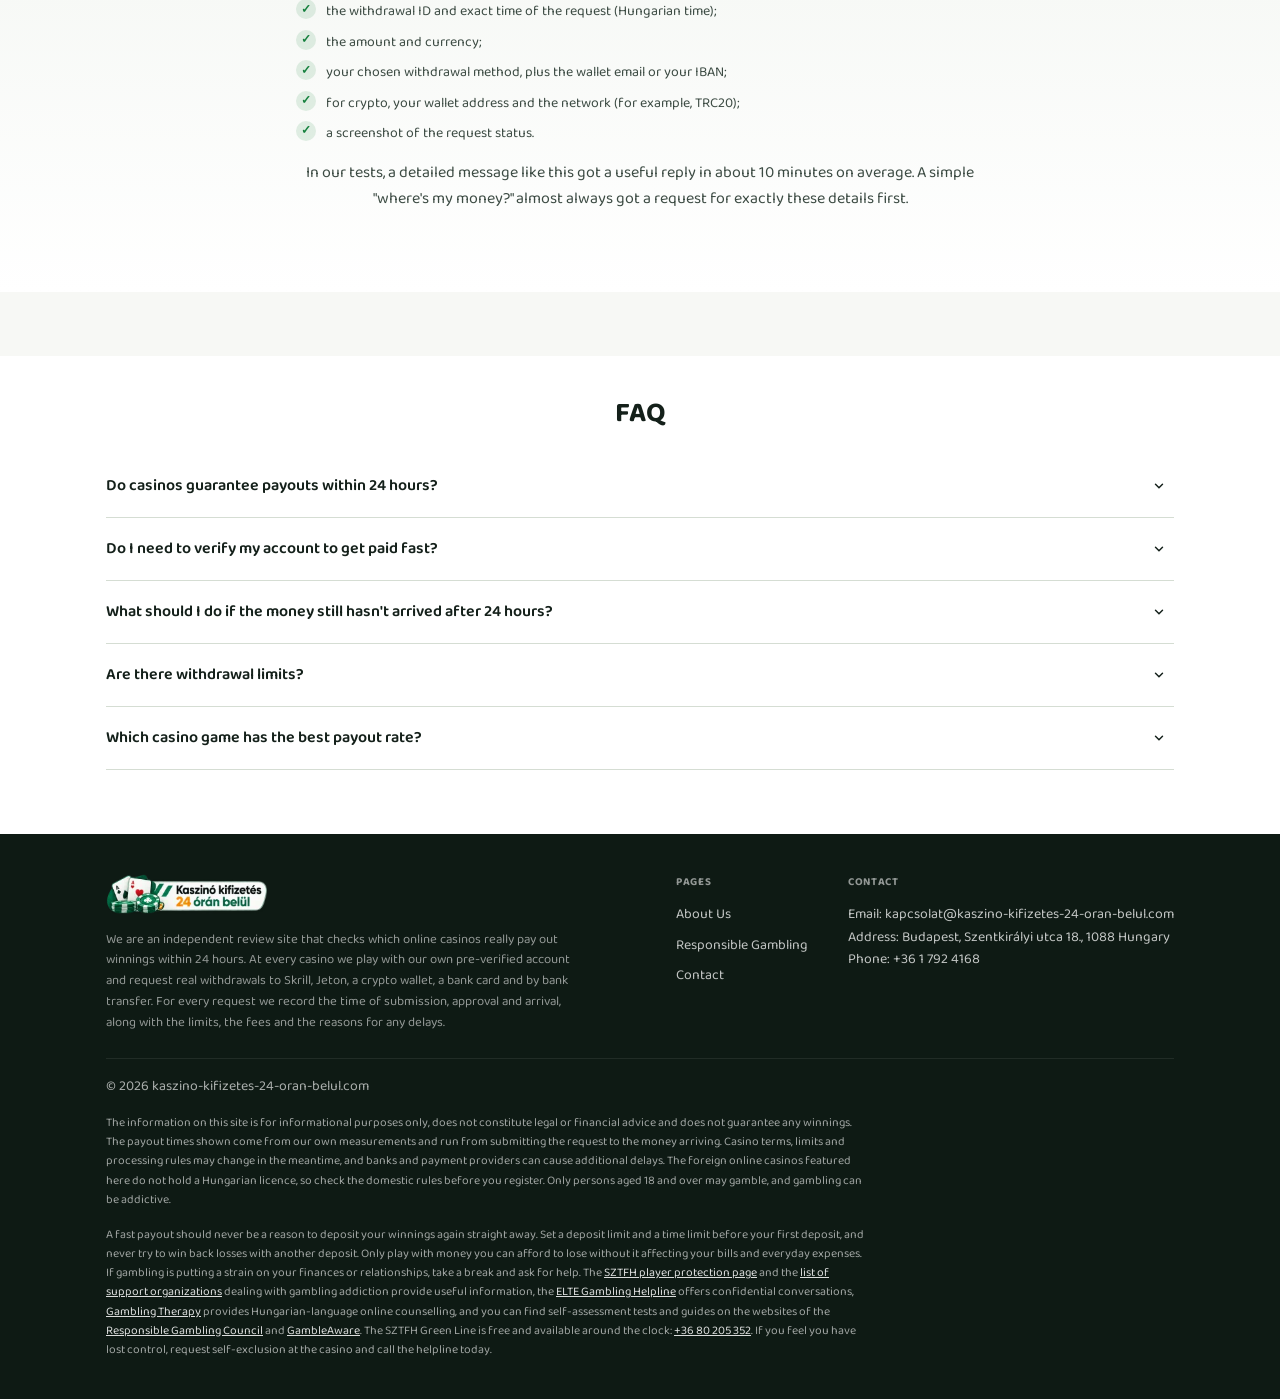
==== commit d35f5bf4: "Update hero lead text (slot/bonus CTA) in all languages Co-Authored-By: Claude Opus 5.5 <noreply@ant" ====
--- a/en-hu/index.html
+++ b/en-hu/index.html
@@ -148,7 +148,7 @@
   <section class="hero" aria-labelledby="hero-title">
     <div class="container">
       <h1 class="hero__title" id="hero-title">The Best Sites for Casino Payouts Within 24 Hours</h1>
-      <p class="hero__lead" id="hero-lead">We made 17 withdrawals with our own money. Below are the times we measured for each payment method, plus the most common reasons payouts get delayed.</p>
+      <p class="hero__lead" id="hero-lead">Spin the slot machine and discover your bonus at casinos where the payout arrived within 24 hours – we checked this with our own money.</p>
       <button type="button" class="hero__lead-toggle" data-target="hero-lead" aria-controls="hero-lead" aria-expanded="false">Show more</button>
 
       <div class="hero-podium" data-gift-picker data-gift-style="casino">
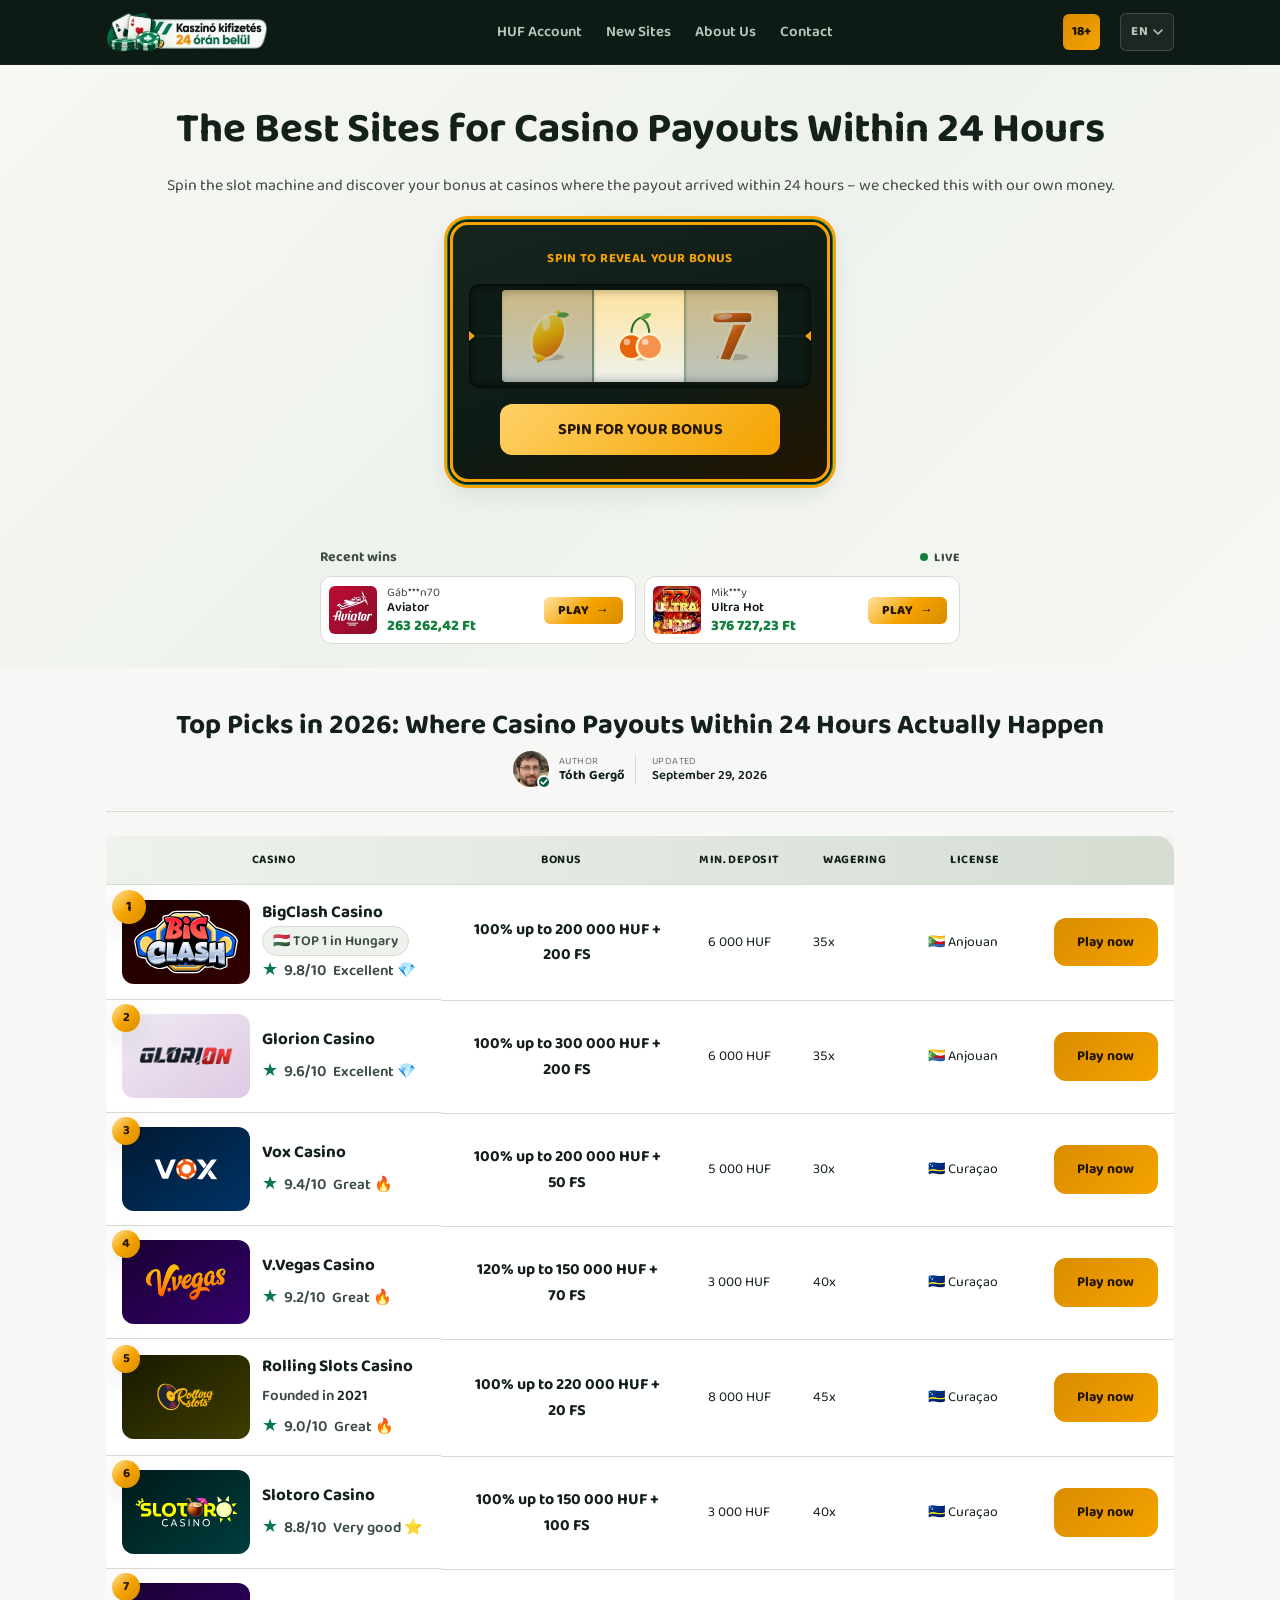
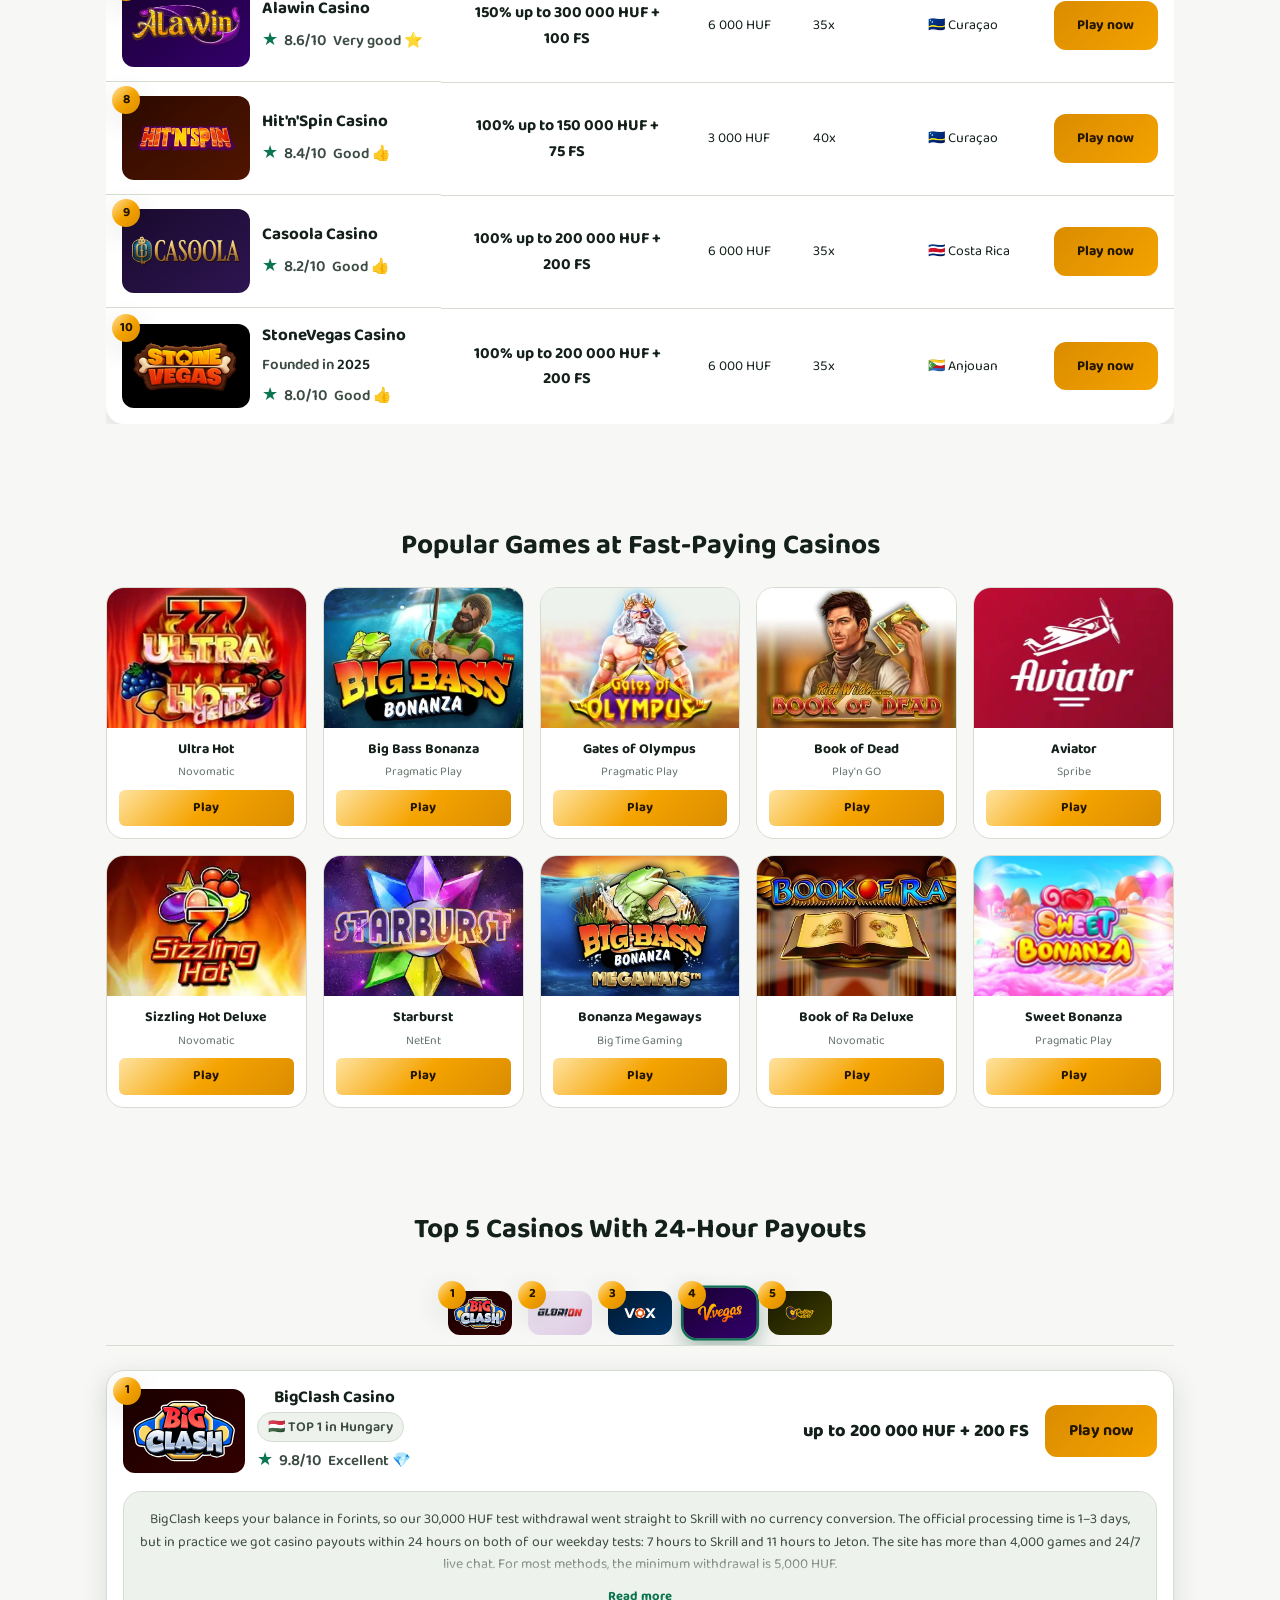
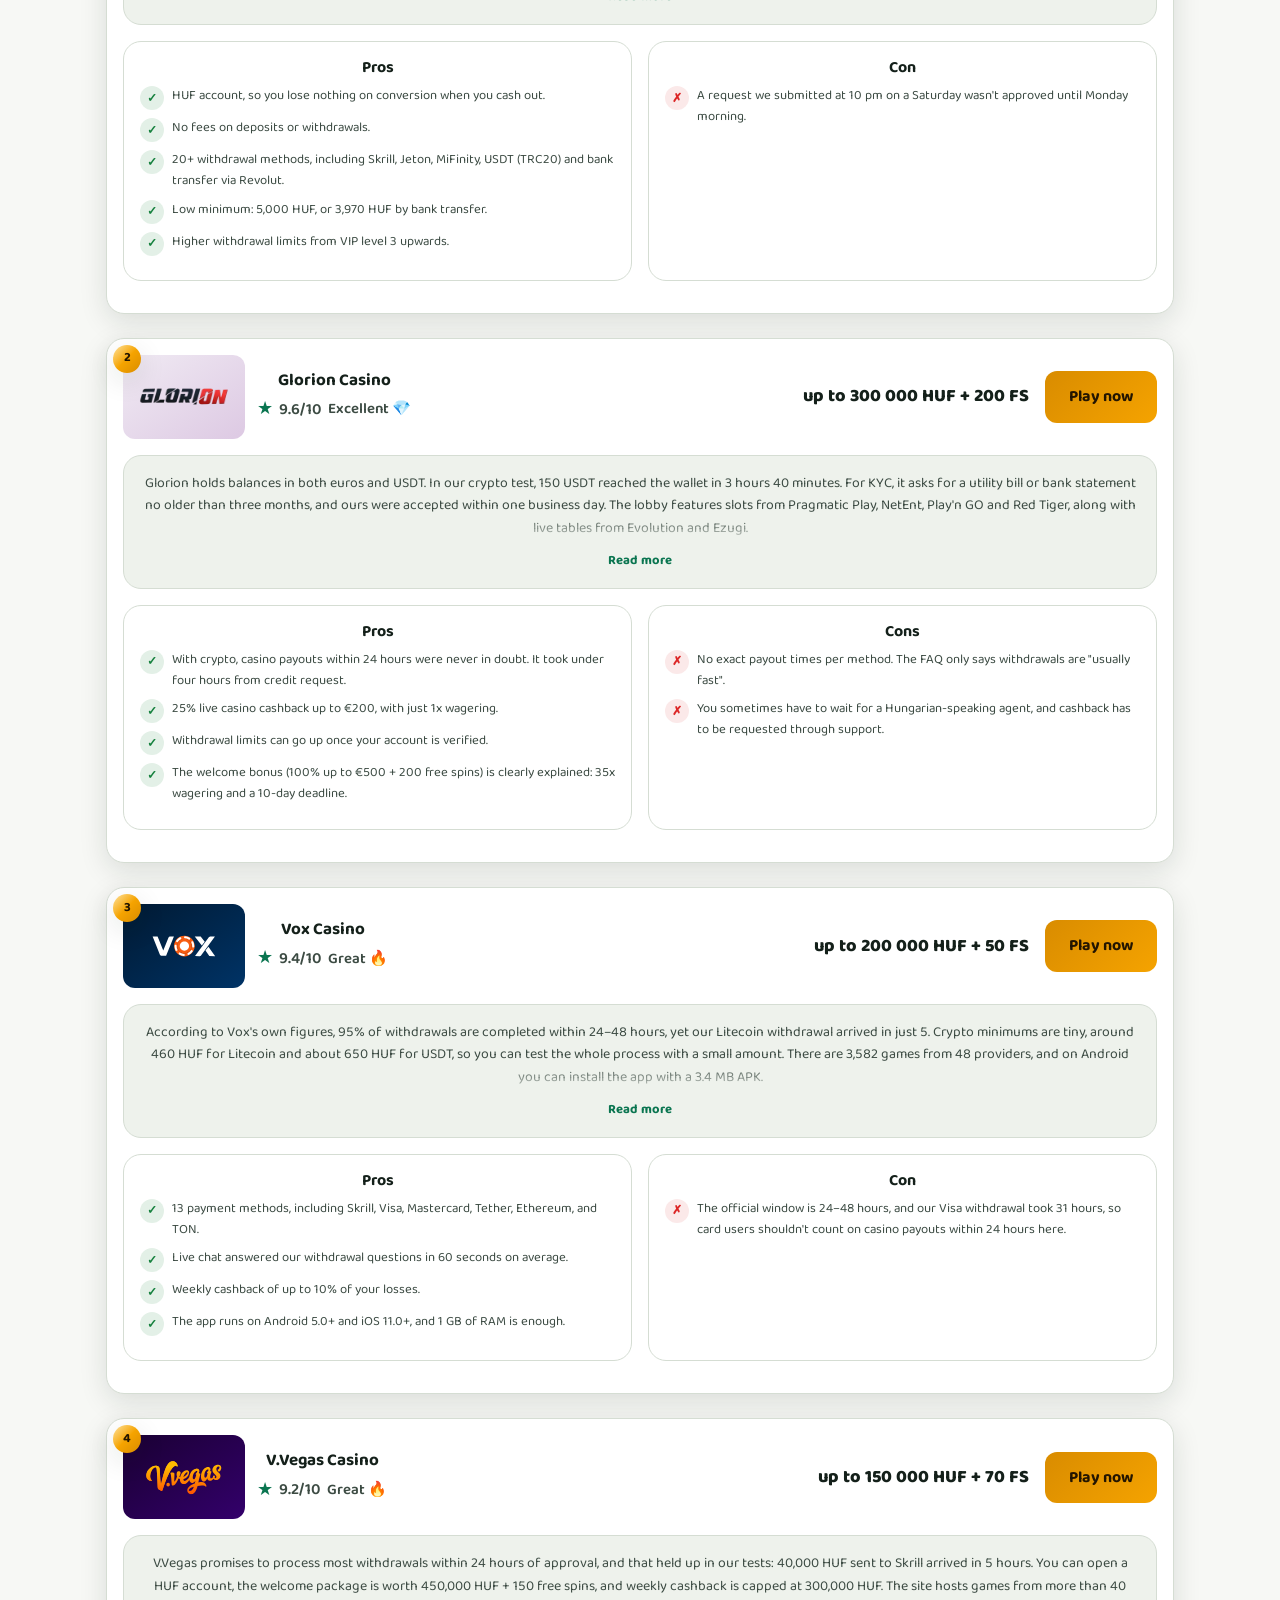
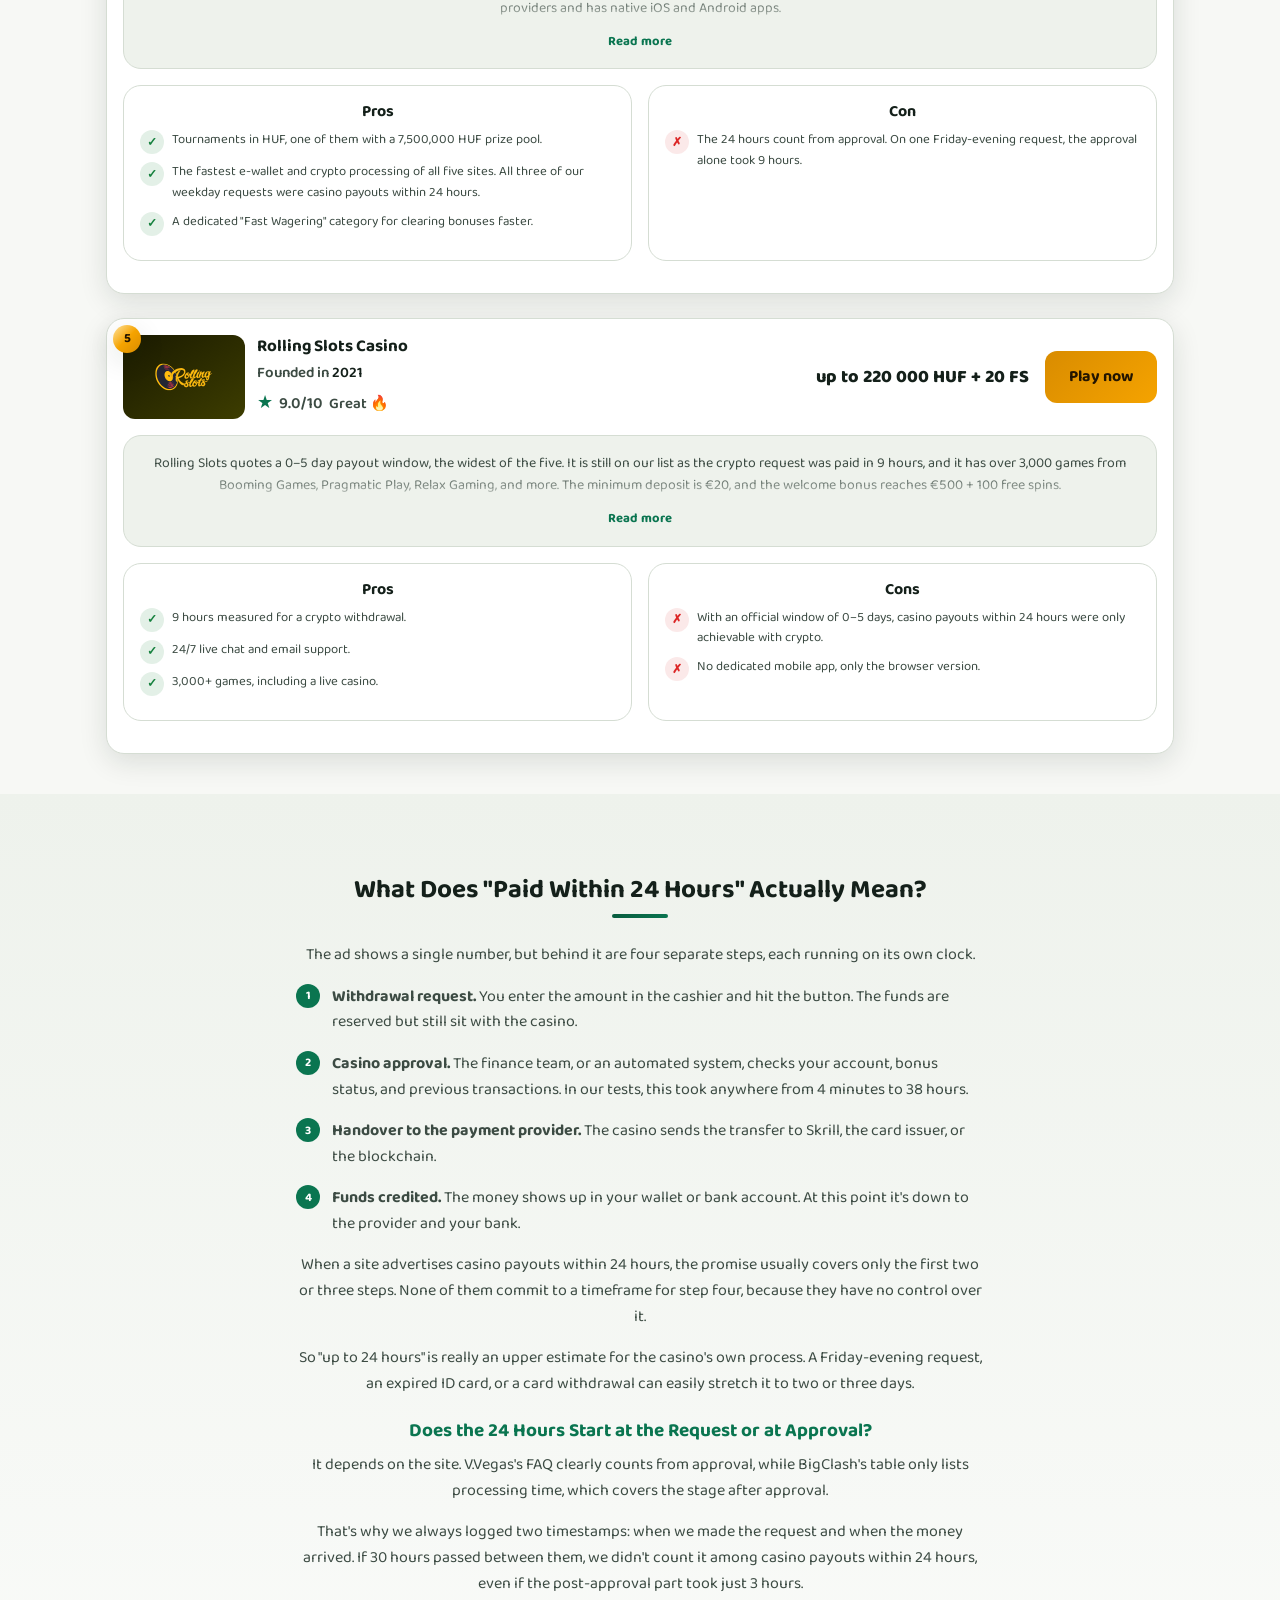
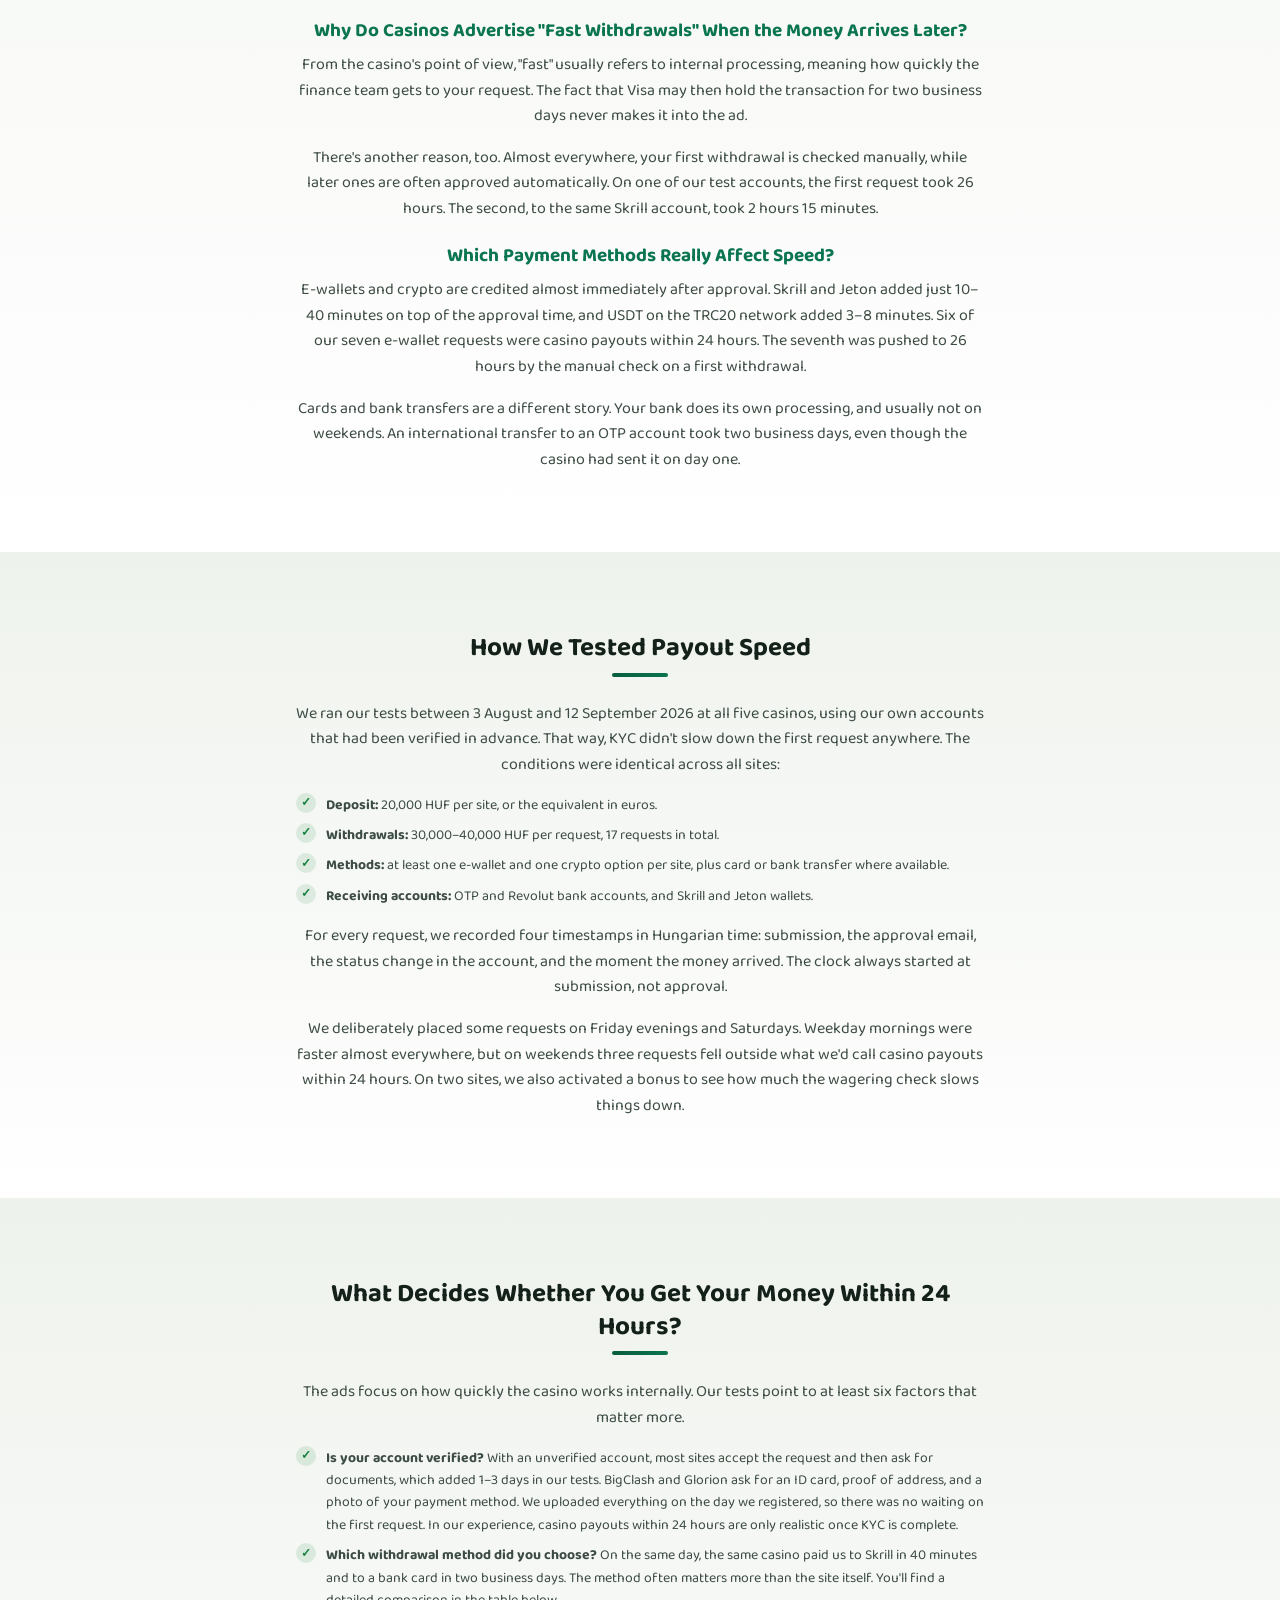
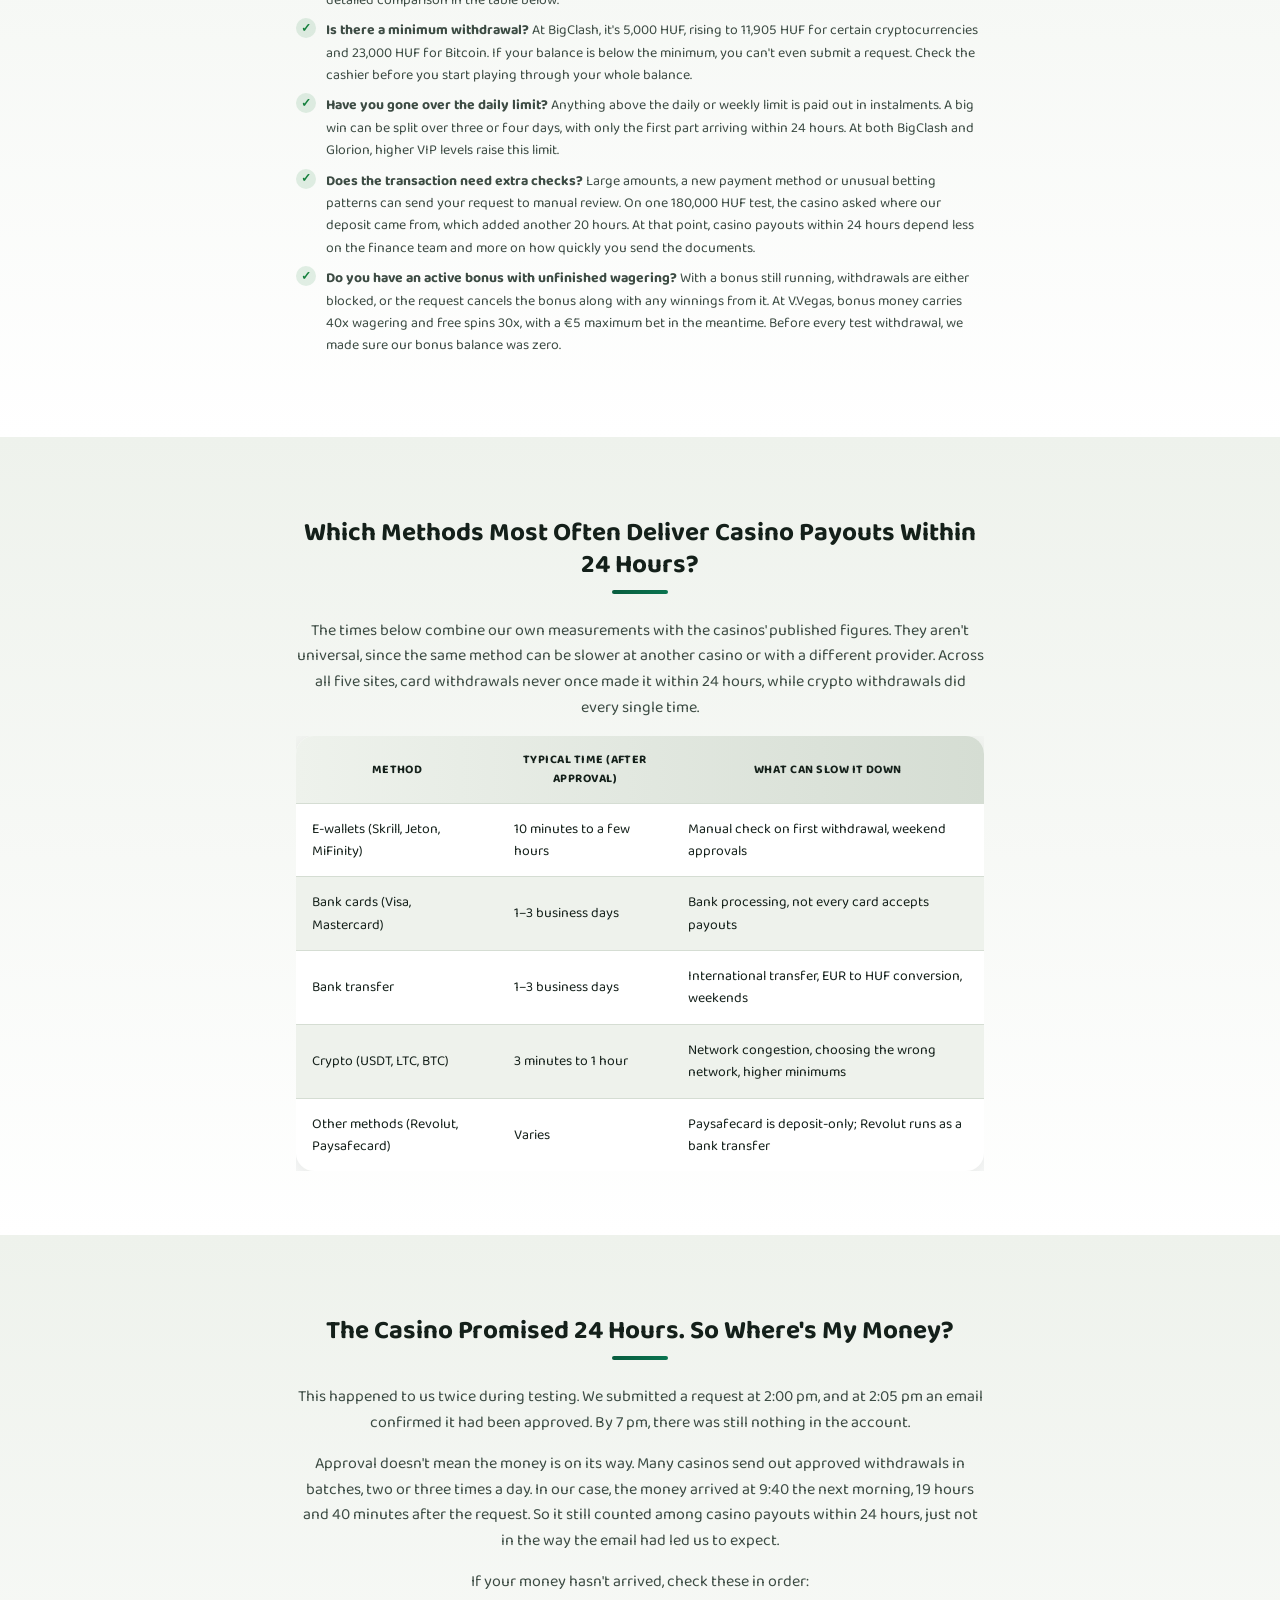
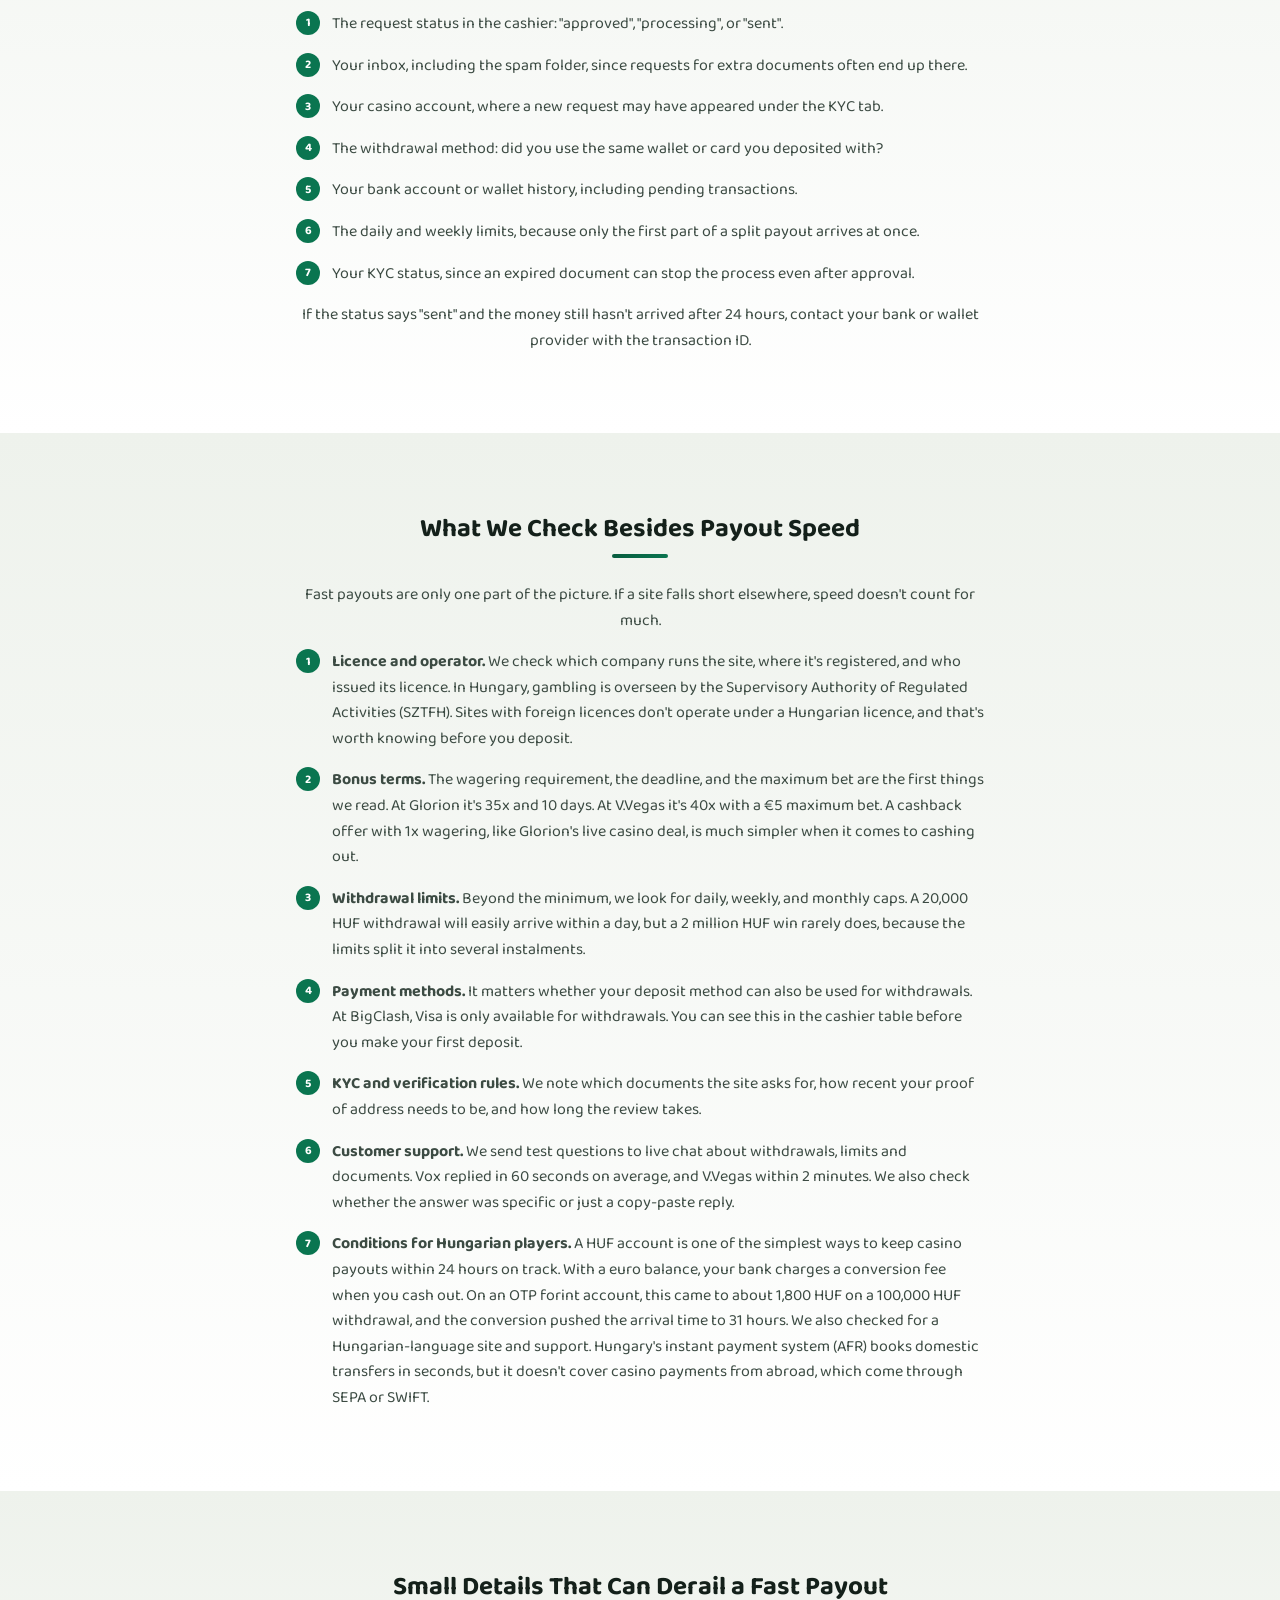
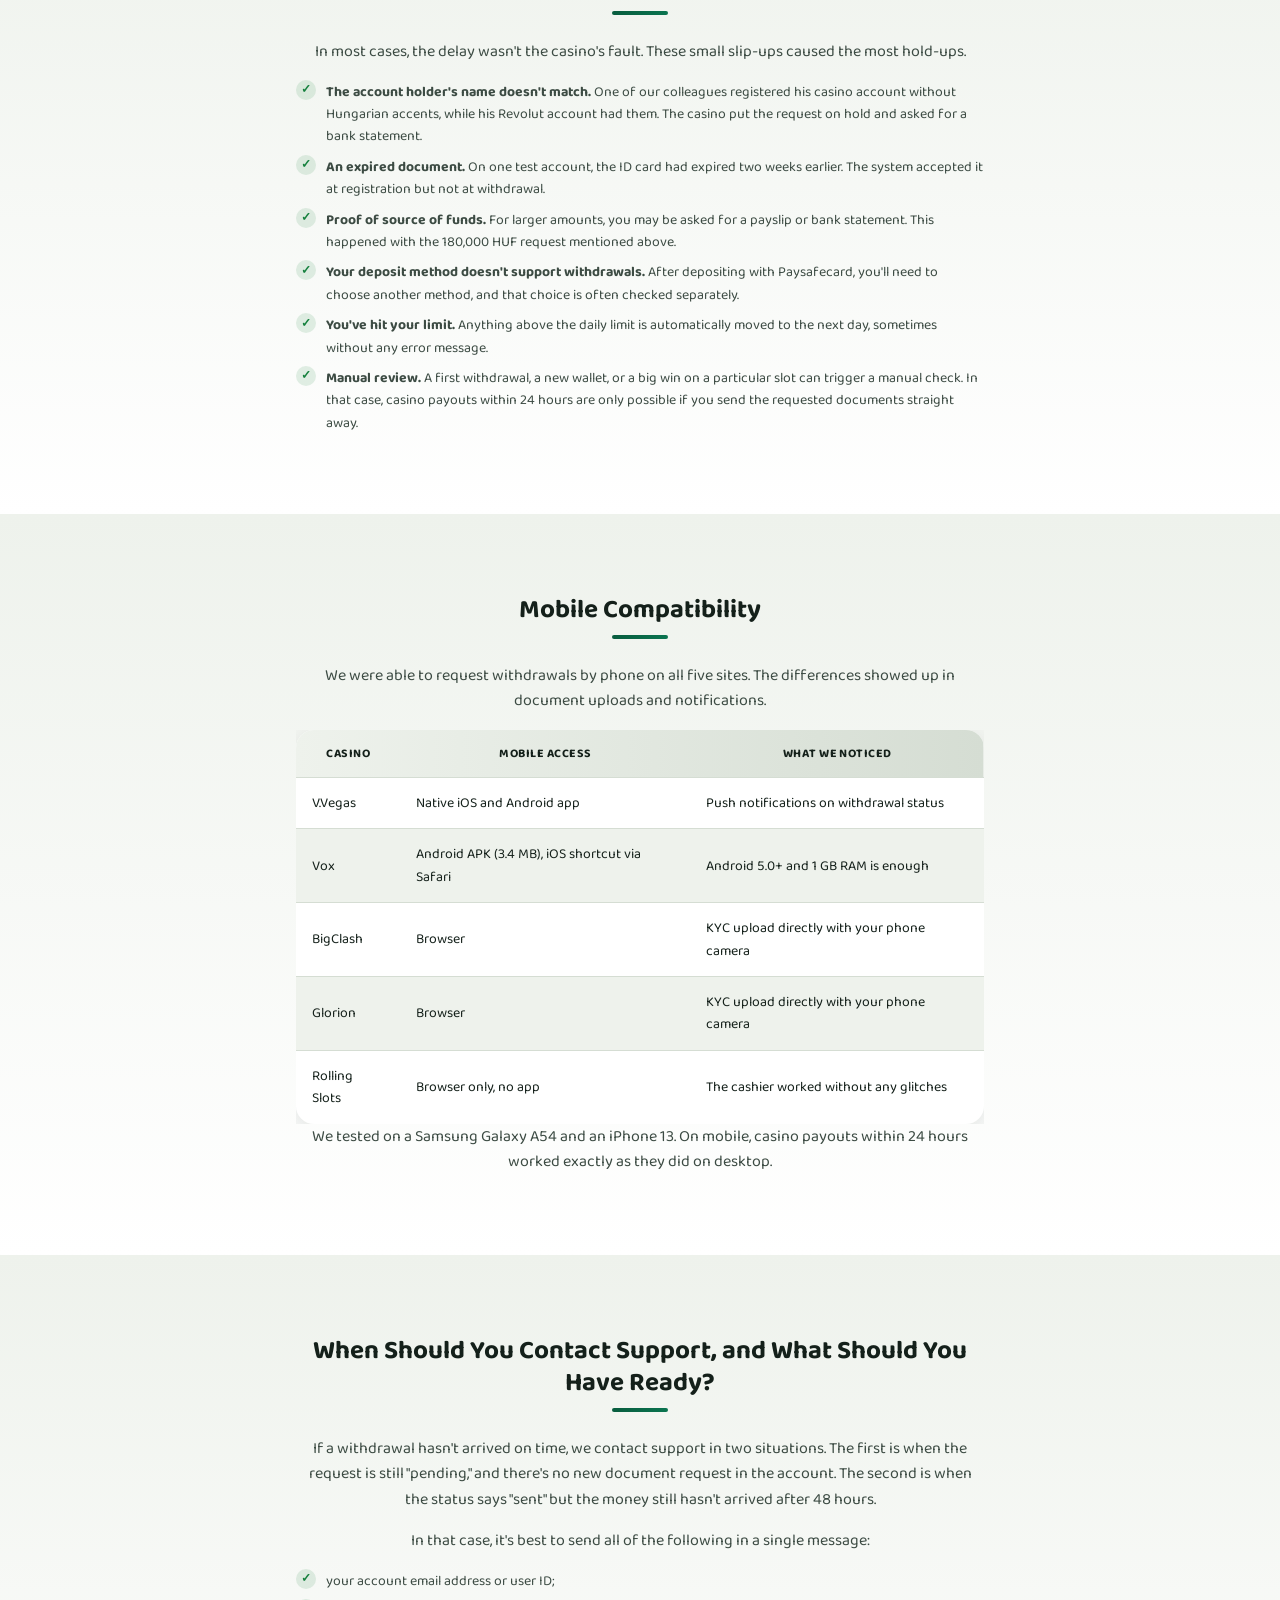
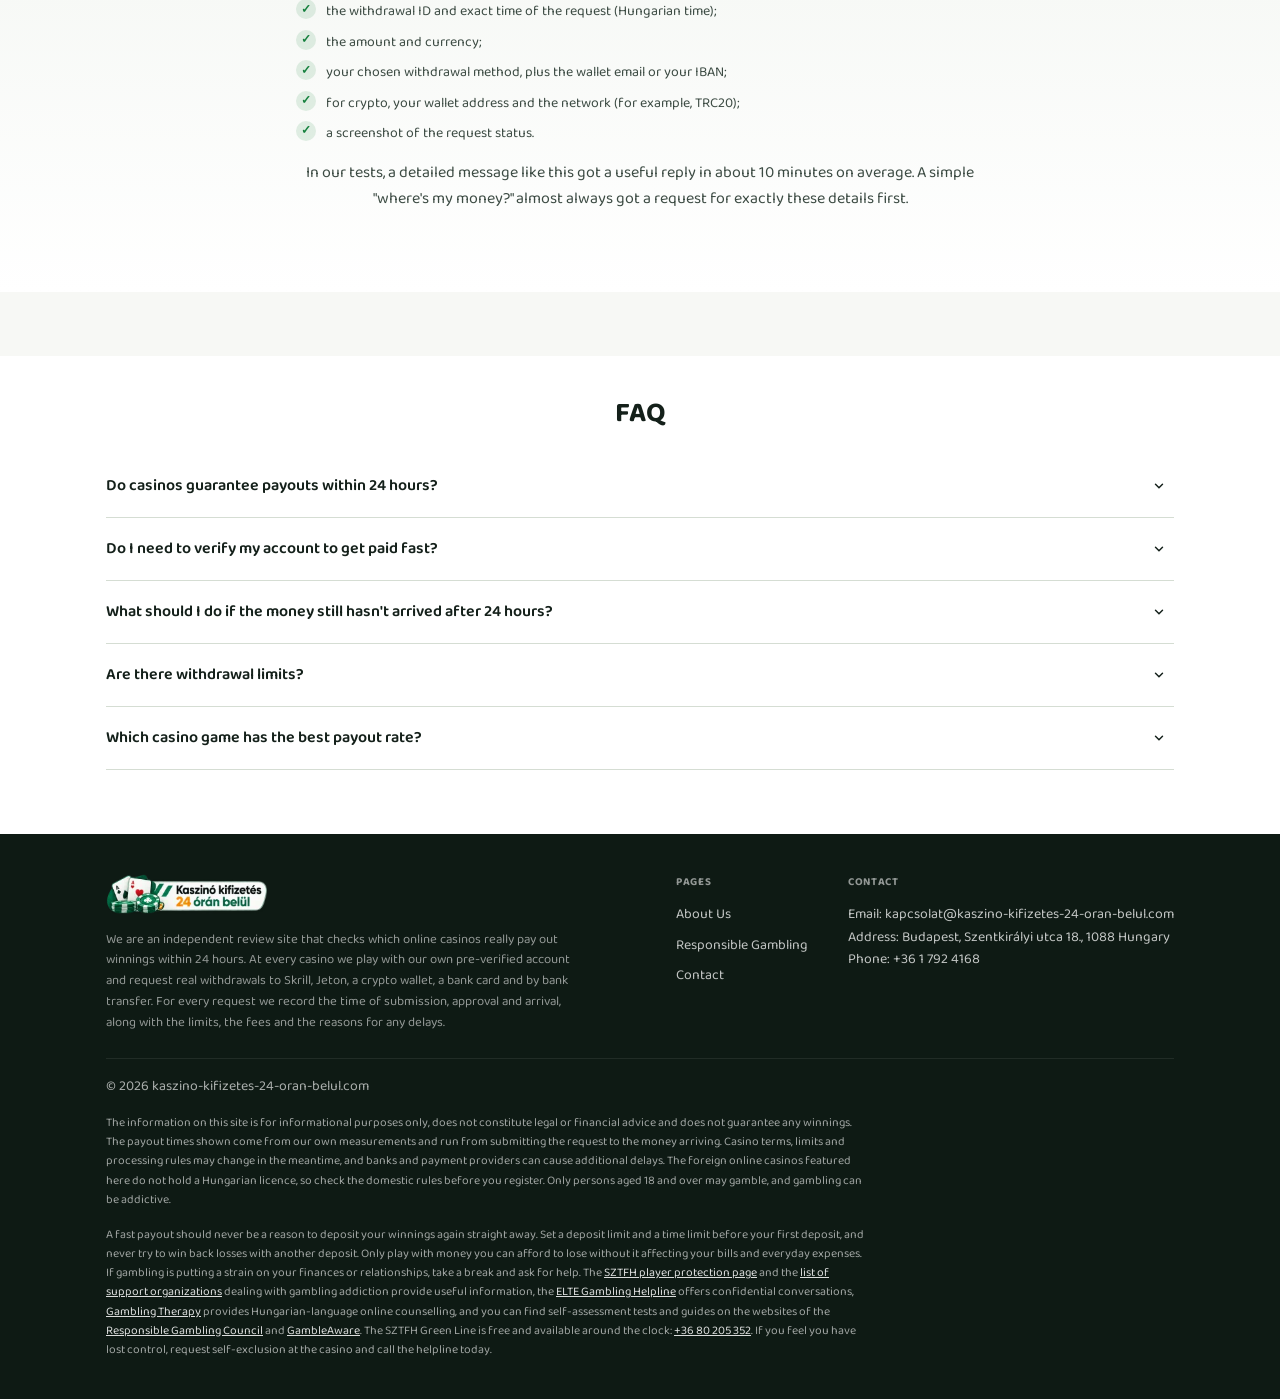
==== commit c32e641a: "Add HUF account and new casinos landing pages Fill /huf-szamla/ and /uj-oldalak/ from the Word docs," ====
--- a/en-hu/index.html
+++ b/en-hu/index.html
@@ -104,6 +104,8 @@
     <a class="site-header__logo" href="/" aria-label="Kaszinó kifizetés 24 órán belül — homepage"><img src="/assets/logo.webp" width="250" height="78" alt="Kaszinó kifizetés 24 órán belül" loading="eager" decoding="async"></a>
 
     <nav class="site-header__nav" aria-label="Main menu">
+      <a class="site-header__nav-link" href="/huf-szamla/">HUF Account</a>
+      <a class="site-header__nav-link" href="/uj-oldalak/">New Sites</a>
       <a class="site-header__nav-link" href="/rolunk/">About Us</a>
       <a class="site-header__nav-link" href="/kapcsolat/">Contact</a>
     </nav>
@@ -137,6 +139,8 @@
       <svg width="16" height="16" viewBox="0 0 16 16" fill="none" stroke="currentColor" stroke-width="2" stroke-linecap="round" aria-hidden="true"><line x1="2" y1="2" x2="14" y2="14"/><line x1="14" y1="2" x2="2" y2="14"/></svg>
     </button>
     <nav class="mob-menu__nav" aria-label="Page navigation">
+      <a class="mob-menu__link" href="/huf-szamla/">HUF Account</a>
+      <a class="mob-menu__link" href="/uj-oldalak/">New Sites</a>
       <a class="mob-menu__link" href="/rolunk/">About Us</a>
       <a class="mob-menu__link" href="/kapcsolat/">Contact</a>
     </nav>
